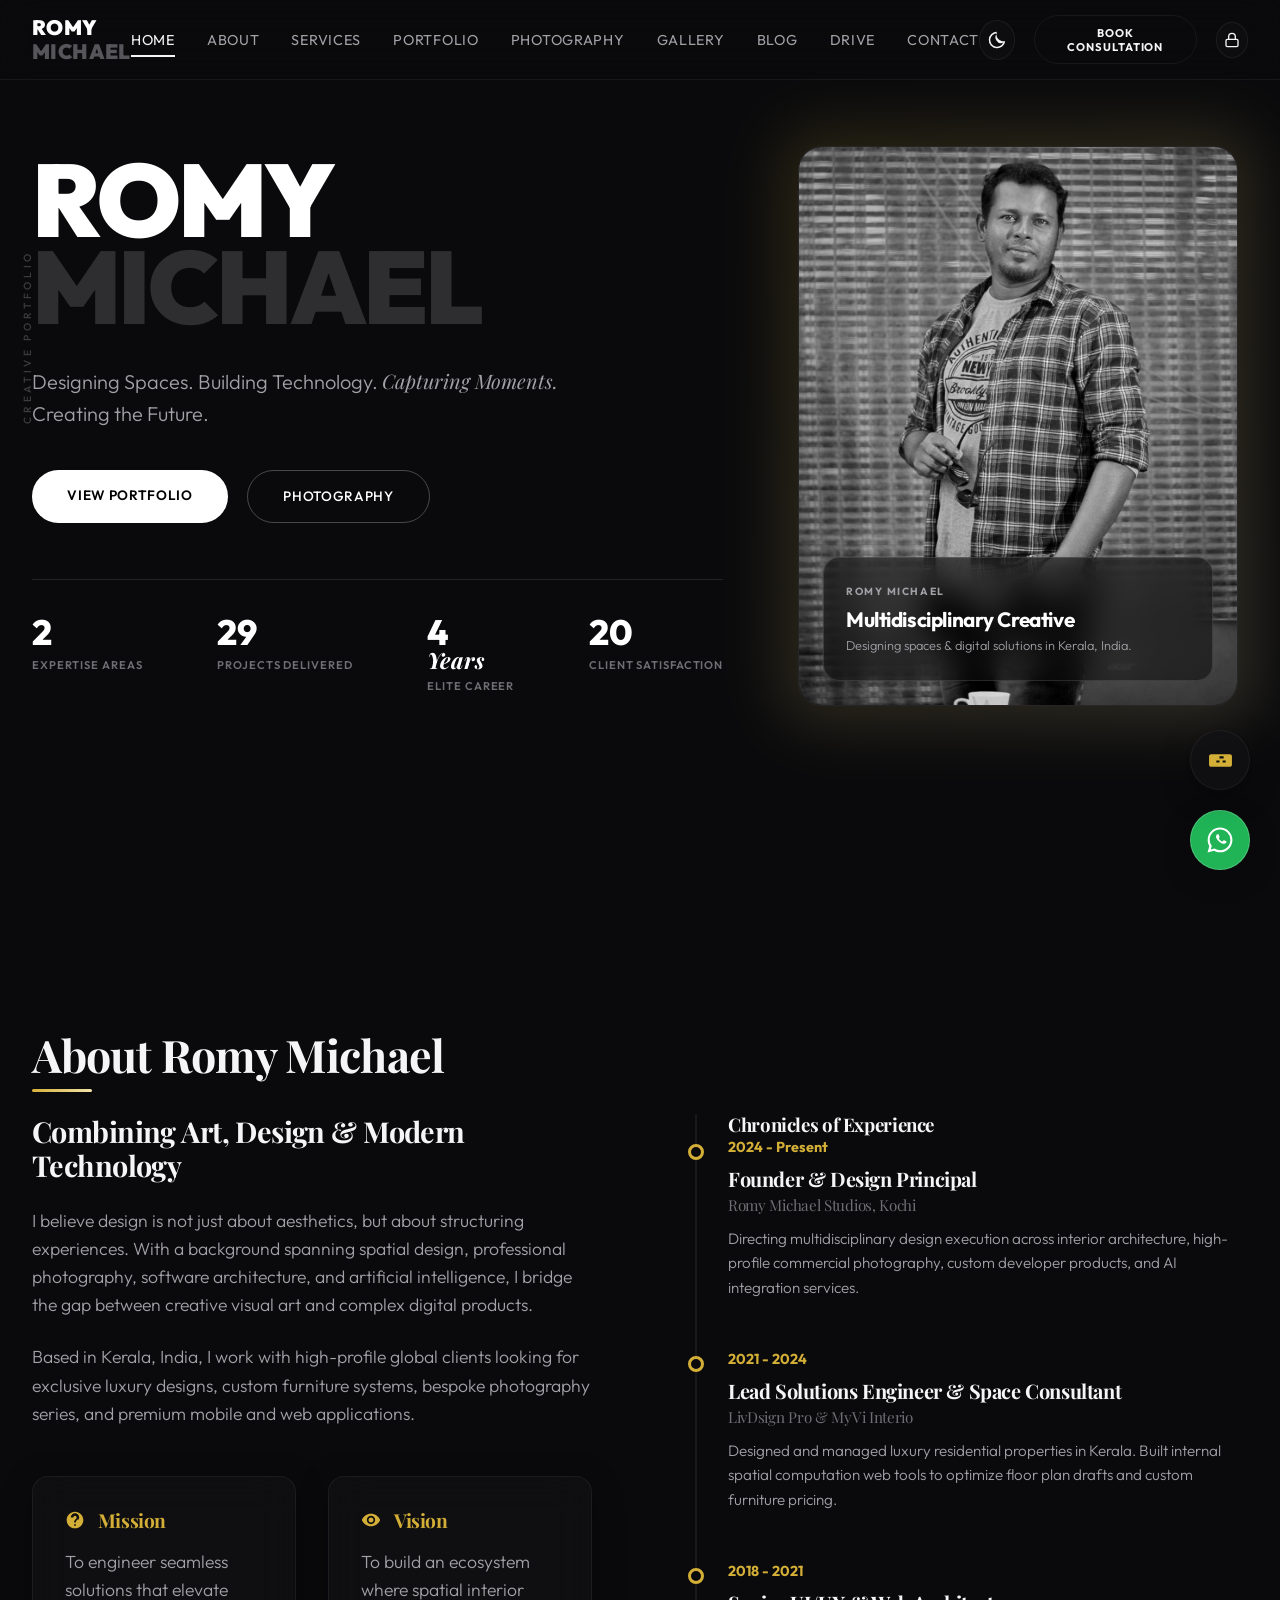
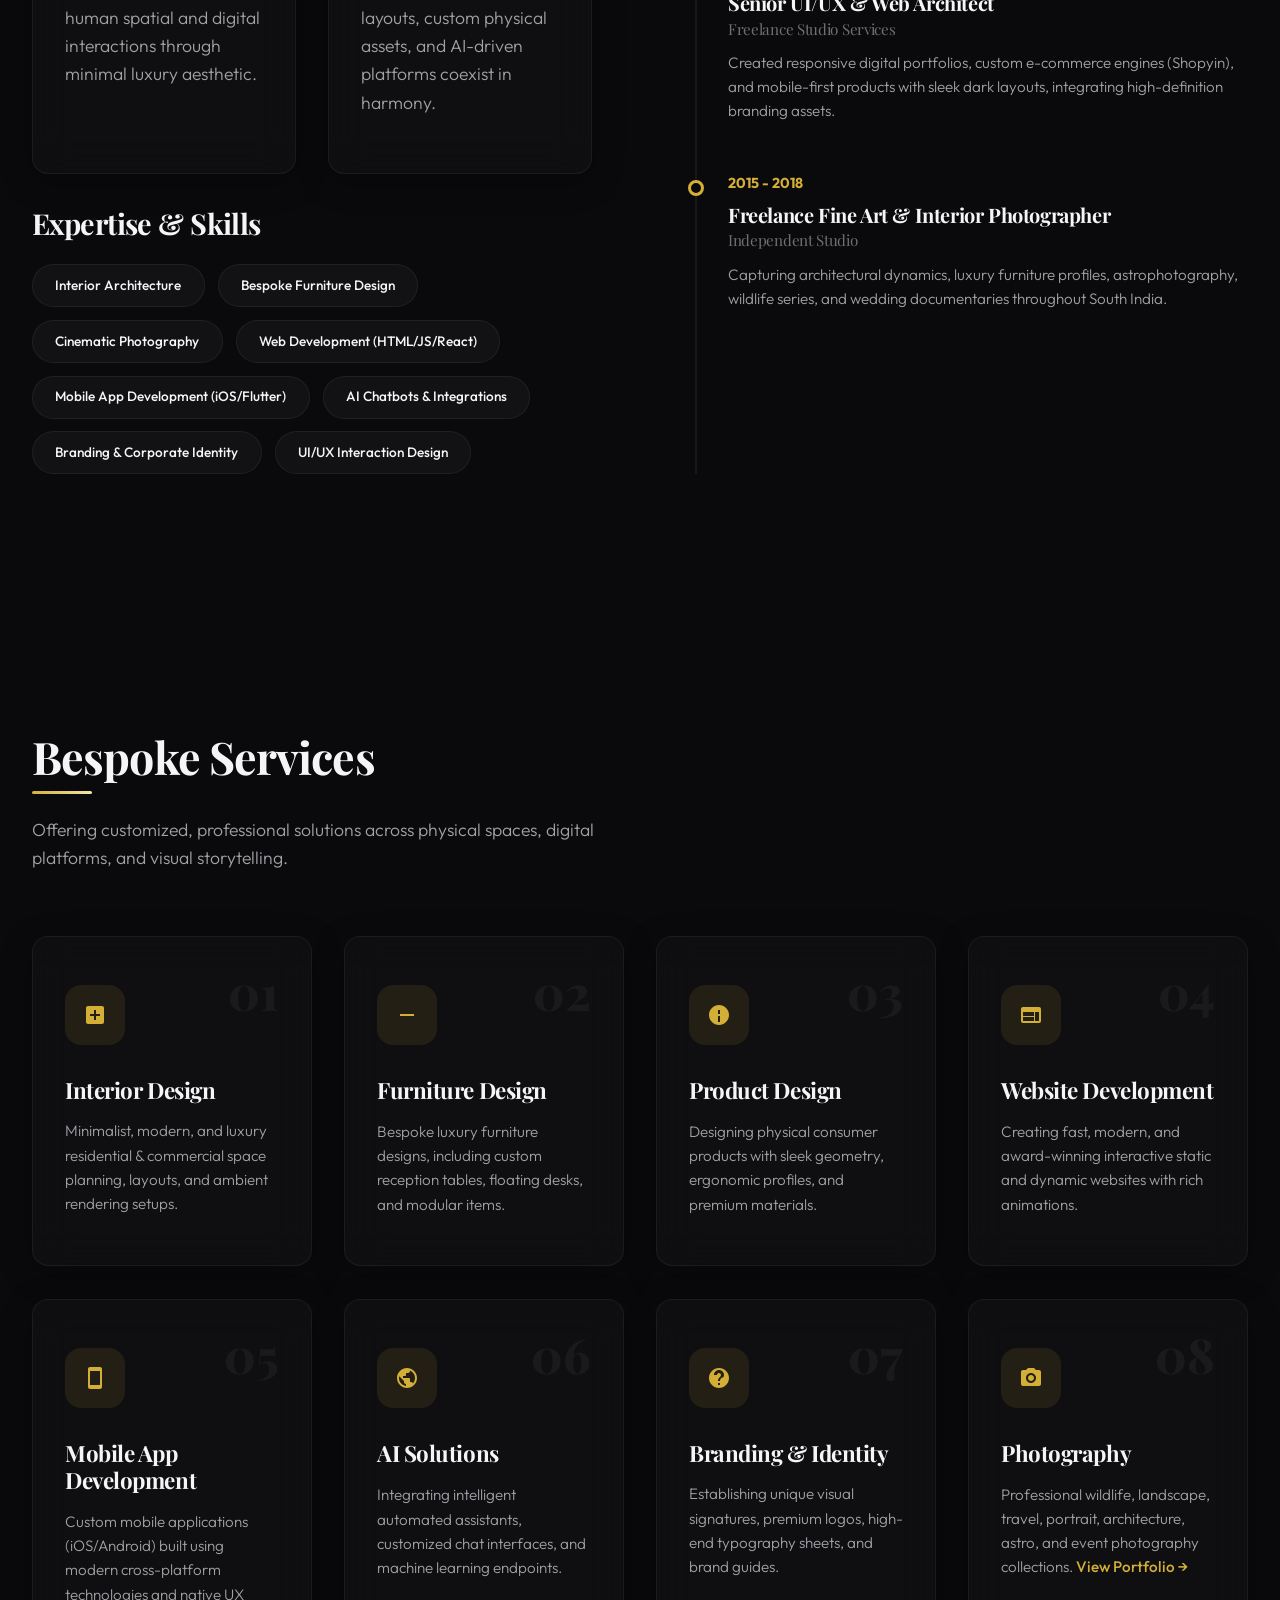
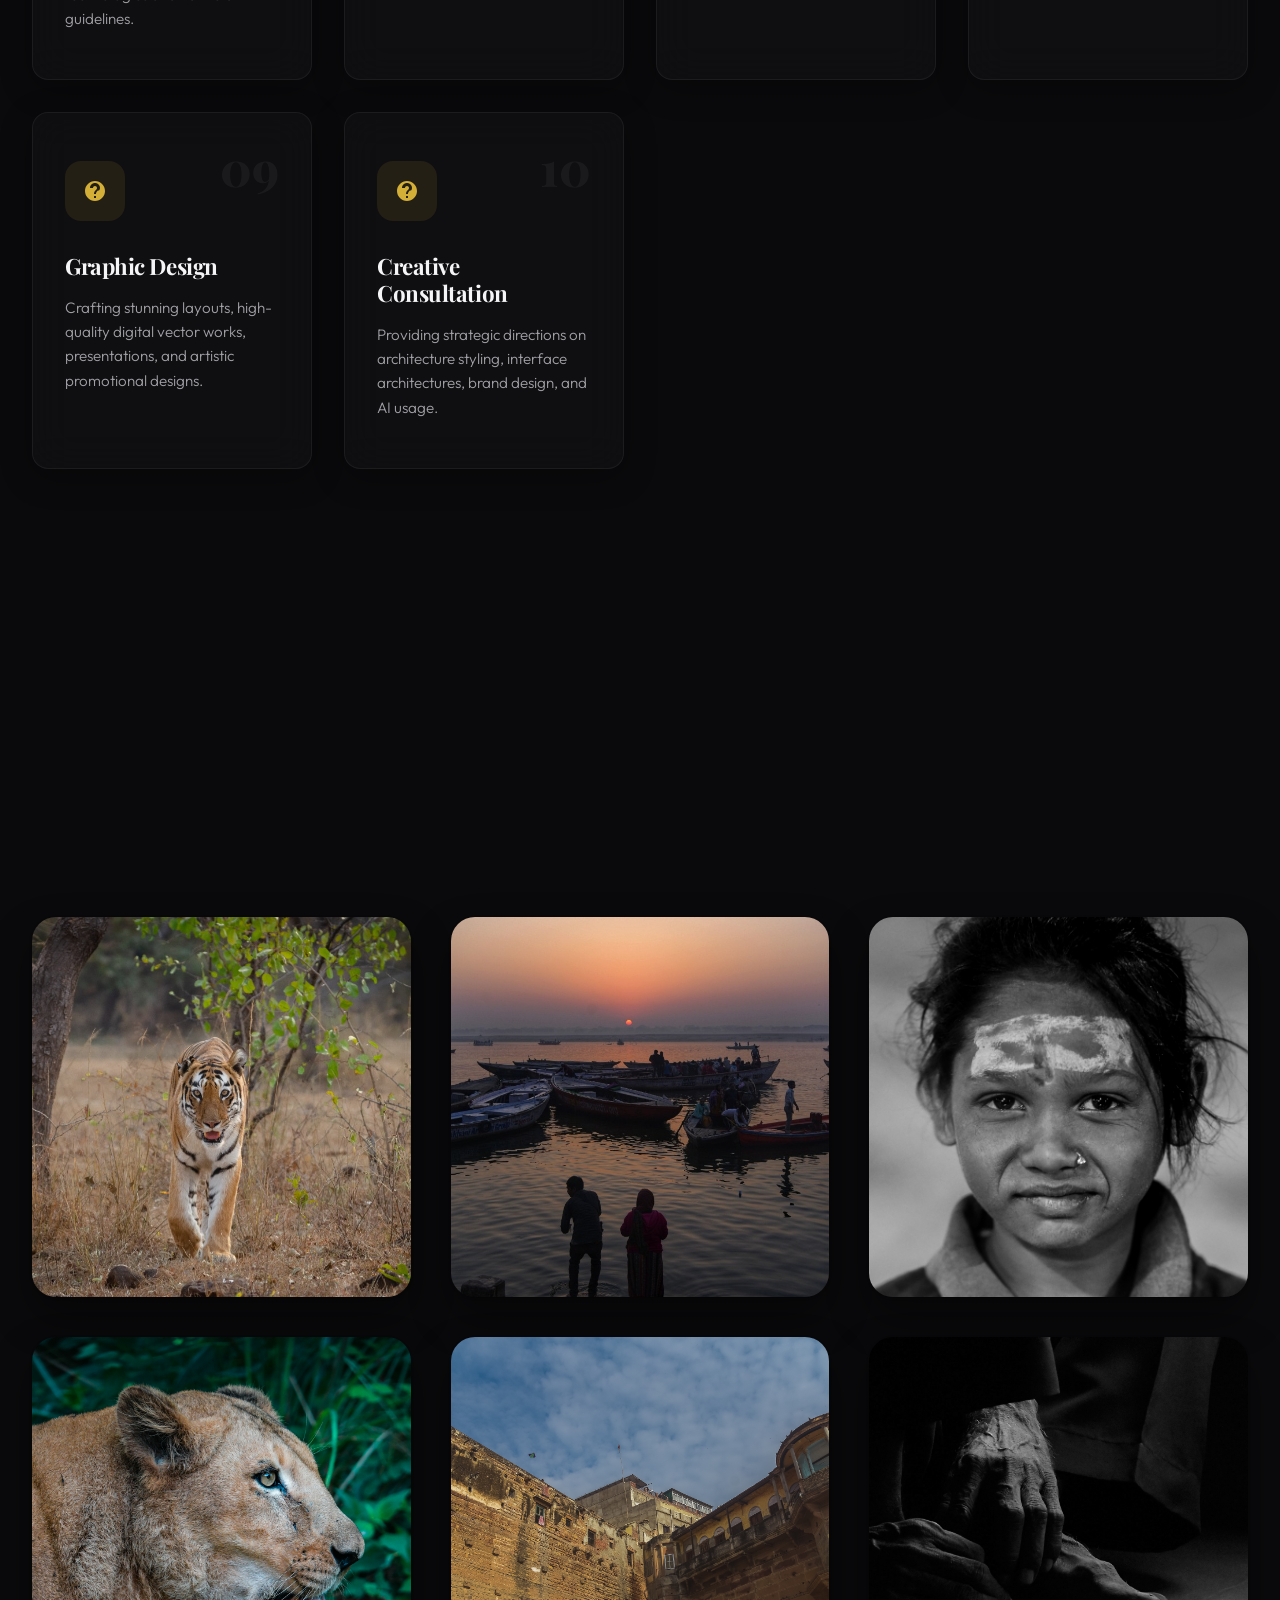
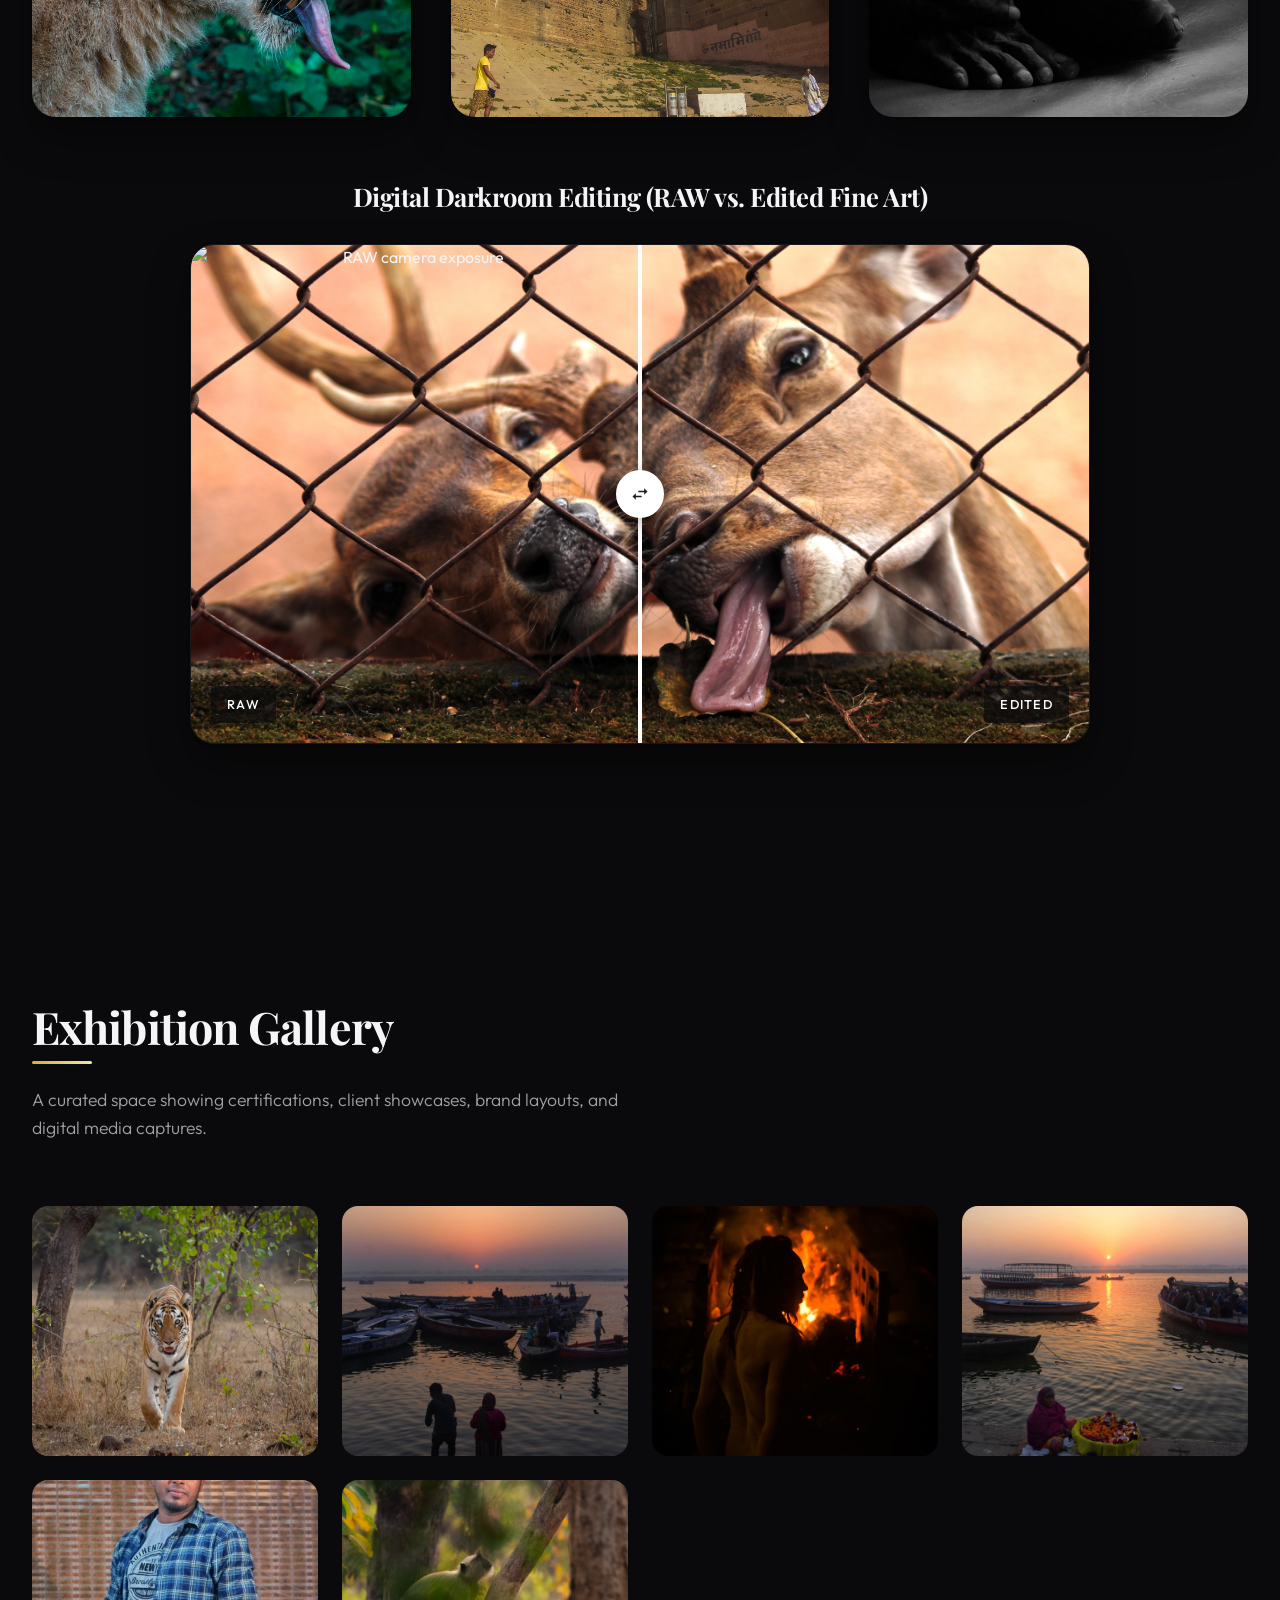
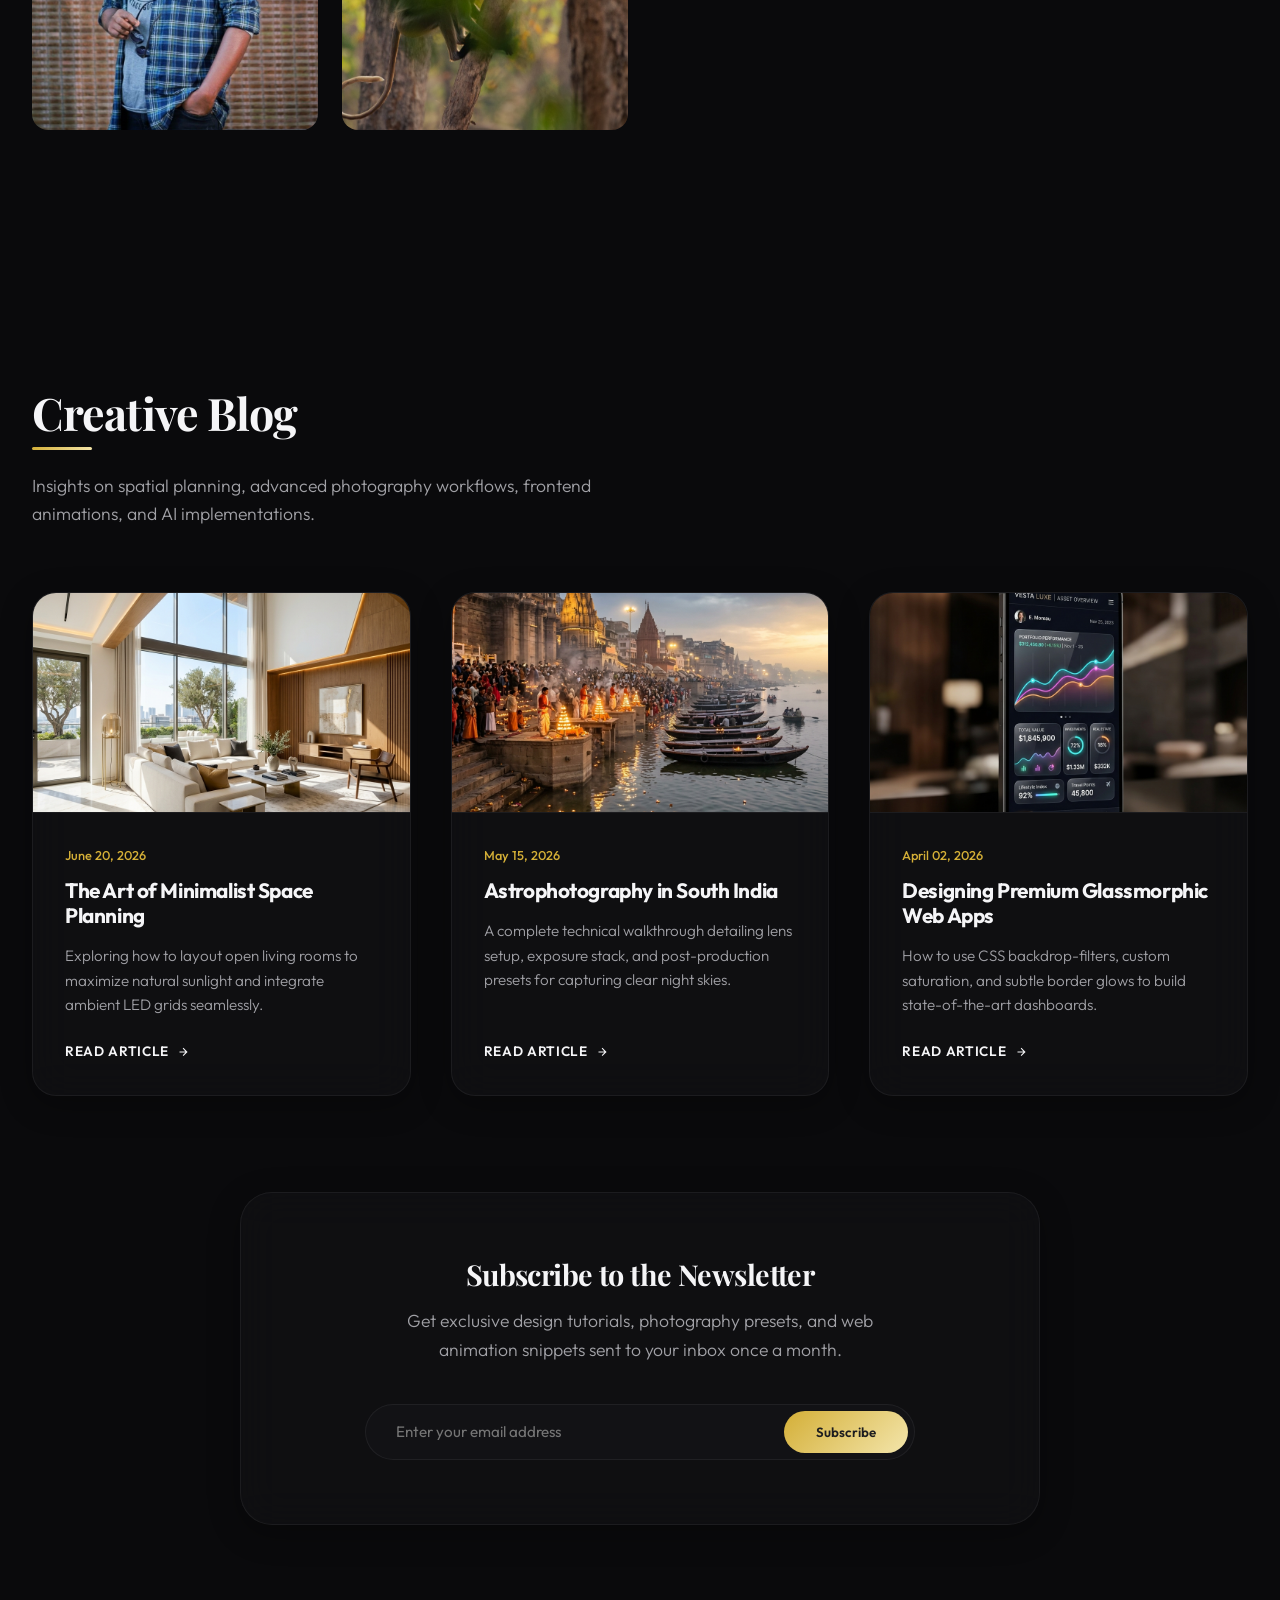
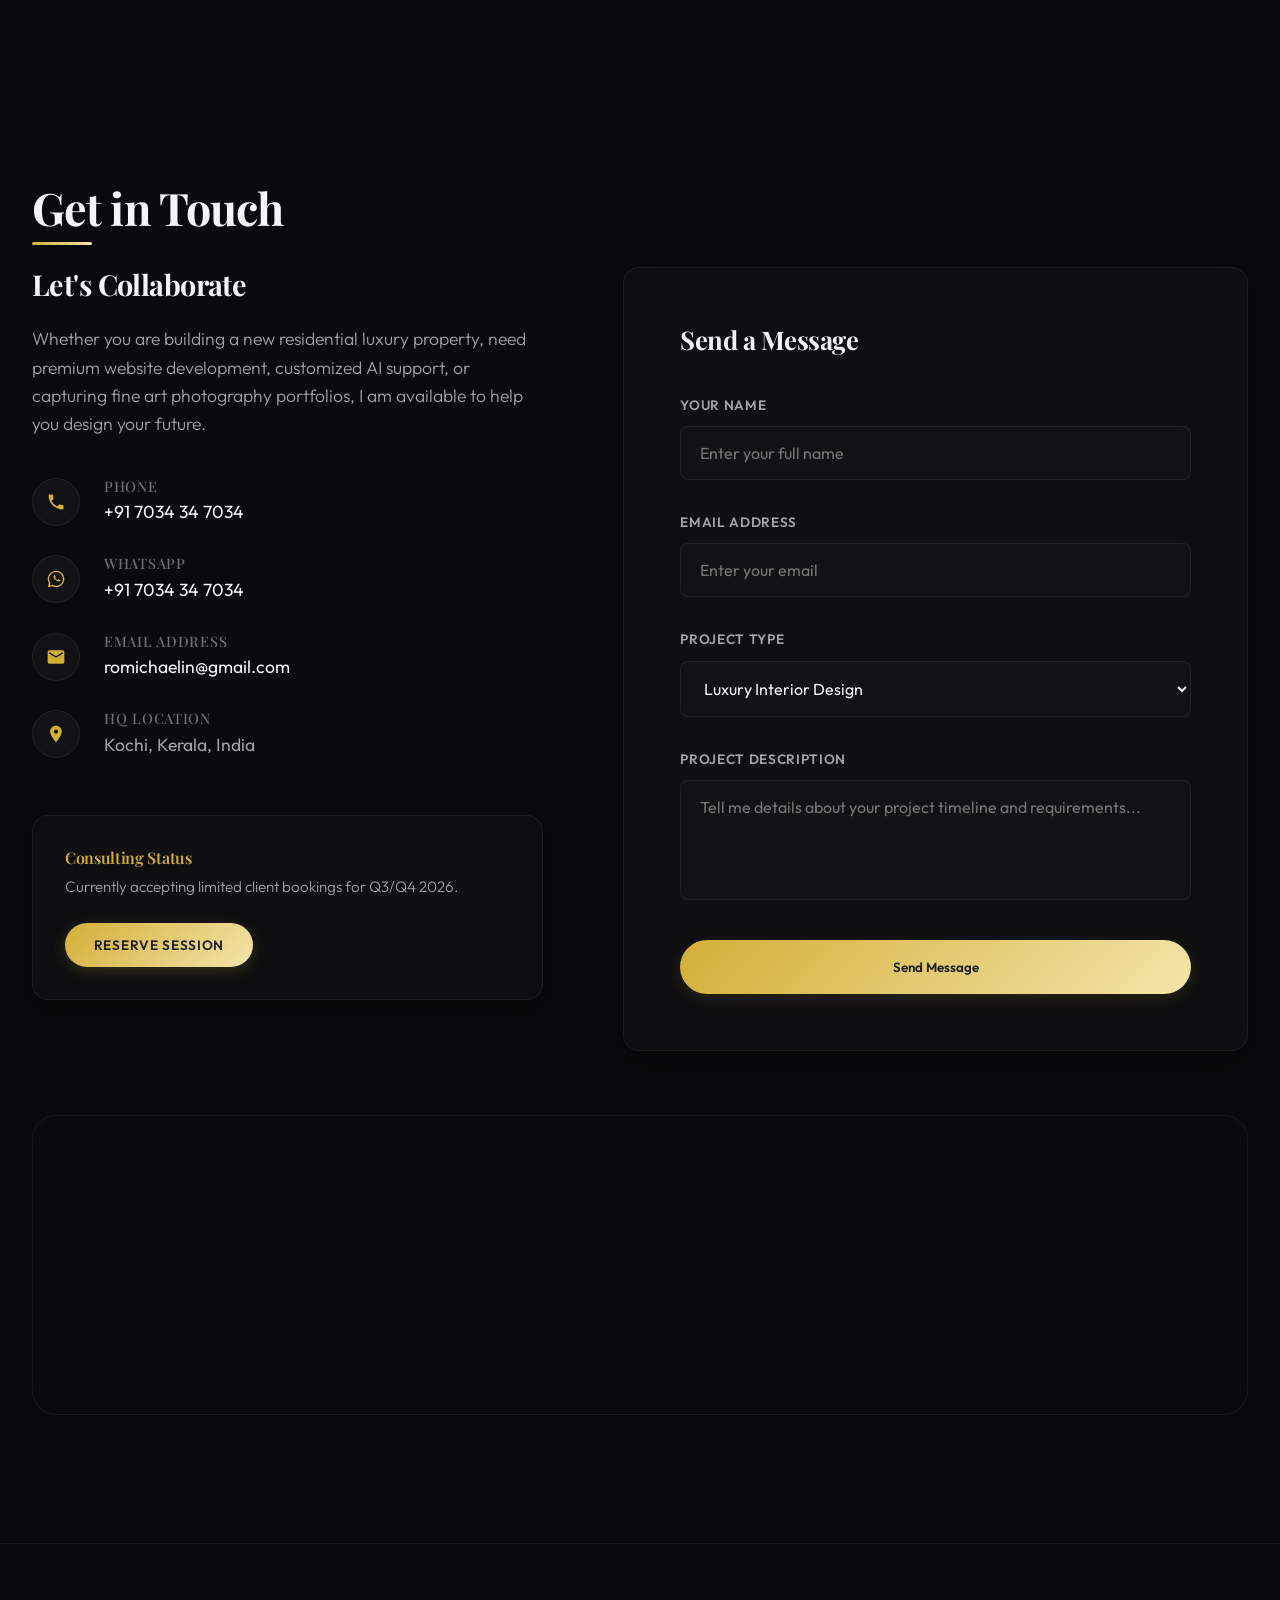
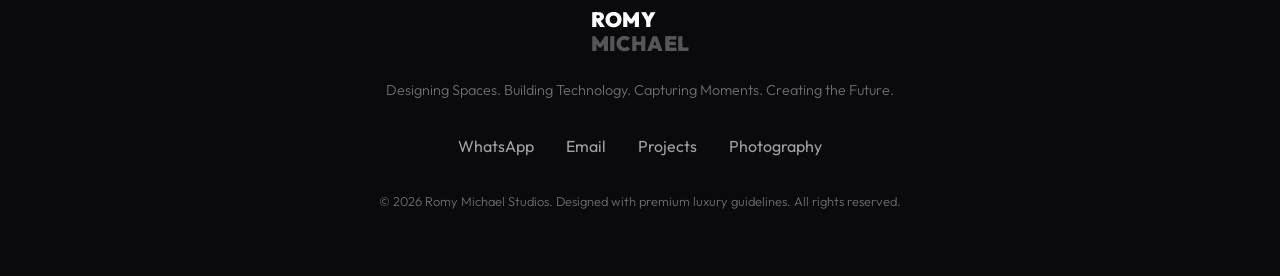
==== index.html @ 16878678 "Initial commit" ====
<!DOCTYPE html>
<html lang="en" data-theme="dark">
<head>
    <meta charset="UTF-8">
    <meta name="viewport" content="width=device-width, initial-scale=1.0">
    <title>Romy Michael | Multidisciplinary Creative Portfolio</title>
    <meta name="description" content="Official portfolio of Romy Michael - Interior Designer, Photographer, Product Designer, Developer, and AI Creator based in Kerala, India.">
    
    <!-- Google Fonts -->
    <link rel="preconnect" href="https://fonts.googleapis.com">
    <link rel="preconnect" href="https://fonts.gstatic.com" crossorigin>
    <link href="https://fonts.googleapis.com/css2?family=Outfit:wght@300;400;500;600;700;800&family=Playfair+Display:ital,wght@0,400;0,600;0,700;0,800;1,400&display=swap" rel="stylesheet">
    
    <!-- Custom CSS -->
    <link rel="stylesheet" href="assets/css/style.css">
</head>
<body>

    <!-- Scroll Progress Indicator -->
    <div id="scroll-progress"></div>

    <!-- Header Navigation -->
    <header>
        <div class="container">
            <nav id="main-nav">
                <a href="#hero" class="logo">
                    <span class="logo-romy">ROMY</span>
                    <span class="logo-michael">MICHAEL</span>
                </a>
                
                <ul class="nav-links">
                    <li><a href="#hero" class="active">Home</a></li>
                    <li><a href="#about">About</a></li>
                    <li><a href="#services">Services</a></li>
                    <li><a href="#portfolio">Portfolio</a></li>
                    <li><a href="photography.html">Photography</a></li>
                    <li><a href="#gallery">Gallery</a></li>
                    <li><a href="#blog">Blog</a></li>
                    <li><a href="#drive" id="drive-link">Drive</a></li>
                    <li><a href="#contact">Contact</a></li>
                </ul>

                <div class="nav-actions">
                    <button class="theme-toggle-btn" id="theme-toggle" aria-label="Toggle Theme">
                        <svg class="moon-icon" viewBox="0 0 24 24">
                            <path d="M12 3c.132 0 .263 0 .393.007a7.5 7.5 0 0 0 7.92 12.446A9 9 0 1 1 12 3zm0-2a11 11 0 1 0 10.963 12.516A9.5 9.5 0 0 1 11.484 2.037 11.042 11.042 0 0 0 12 1z"/>
                        </svg>
                        <svg class="sun-icon" viewBox="0 0 24 24">
                            <path d="M12 18a6 6 0 1 1 0-12 6 6 0 0 1 0 12zm0-2a4 4 0 1 0 0-8 4 4 0 0 0 0 8zM11 1h2v3h-2V1zm0 19h2v3h-2v-3zM3.515 4.929l1.414-1.414 2.122 2.122-1.414 1.414-2.122-2.122zm14.142 14.142l1.414-1.414 2.122 2.122-1.414 1.414-2.122-2.122zM1 11h3v2H1v-2zm19 0h3v2h-3v-2zM3.515 19.071l2.122-2.122 1.414 1.414-2.122 2.122-1.414-1.414zm14.142-14.142l2.122-2.122 1.414 1.414-2.122 2.122-1.414-1.414z"/>
                        </svg>
                    </button>
                    <button class="btn-nav-consultation open-booking">Book Consultation</button>
                    <button class="portal-btn" id="portal-toggle" aria-label="Client Portal">
                        <svg viewBox="0 0 24 24" fill="none" stroke="currentColor" stroke-width="2" stroke-linecap="round" stroke-linejoin="round">
                            <rect x="3" y="11" width="18" height="11" rx="2" ry="2"></rect>
                            <path d="M7 11V7a5 5 0 0 1 10 0v4"></path>
                        </svg>
                    </button>
                    <div class="menu-burger" id="menu-burger" aria-label="Open Menu">
                        <span></span>
                        <span></span>
                        <span></span>
                    </div>
                </div>
            </nav>
        </div>
    </header>

    <!-- Main Content -->
    <main>

        <!-- 1. Hero Section -->
        <section id="hero" class="section">
            <div class="vertical-badge">Creative Portfolio</div>
            <div class="container">
                <div class="hero-grid">
                    <div class="hero-content reveal">
                        <h1 class="hero-title-giant">
                            <span class="first-name">ROMY</span>
                            <span class="last-name">MICHAEL</span>
                        </h1>
                        <p class="hero-tagline-new">Designing Spaces. Building Technology. <em>Capturing Moments.</em> Creating the Future.</p>
                        
                        <div class="hero-buttons">
                            <a href="#portfolio" class="btn-primary-white">View Portfolio</a>
                            <a href="photography.html" class="btn-secondary-white">Photography</a>
                        </div>
                        
                        <div class="hero-stats-divider">
                            <div class="hero-stats">
                                <div class="stat-box">
                                    <span class="stat-number counter" data-target="12" data-suffix="+">0</span>
                                    <span class="stat-label">Expertise Areas</span>
                                </div>
                                <div class="stat-box">
                                    <span class="stat-number counter" data-target="150" data-suffix="+">0</span>
                                    <span class="stat-label">Projects Delivered</span>
                                </div>
                                <div class="stat-box">
                                    <span class="stat-number counter" data-target="23" data-suffix="+">0</span>
                                    <span class="stat-years">Years</span>
                                    <span class="stat-label">Elite Career</span>
                                </div>
                                <div class="stat-box">
                                    <span class="stat-number counter" data-target="100" data-suffix="%">0</span>
                                    <span class="stat-label">Client Satisfaction</span>
                                </div>
                            </div>
                        </div>
                    </div>

                    <div class="hero-portrait reveal">
                        <div class="portrait-frame">
                            <img src="assets/images/portrait.png" alt="Romy Michael Portrait">
                        </div>
                        <div class="portrait-overlay-card">
                            <span class="poc-subtitle">ROMY MICHAEL</span>
                            <h4 class="poc-title">Multidisciplinary Creative</h4>
                            <p class="poc-desc">Designing spaces & digital solutions in Kerala, India.</p>
                        </div>
                        <div class="portrait-glow"></div>
                    </div>
                </div>
            </div>
        </section>

        <!-- 2. About Section -->
        <section id="about" class="section">
            <div class="container">
                <h2 class="reveal">About Romy Michael</h2>
                <div class="about-grid reveal">
                    <div class="about-info">
                        <h3>Combining Art, Design & Modern Technology</h3>
                        <p>I believe design is not just about aesthetics, but about structuring experiences. With a background spanning spatial design, professional photography, software architecture, and artificial intelligence, I bridge the gap between creative visual art and complex digital products.</p>
                        <p>Based in Kerala, India, I work with high-profile global clients looking for exclusive luxury designs, custom furniture systems, bespoke photography series, and premium mobile and web applications.</p>
                        
                        <div class="mission-vision">
                            <div class="mv-card glass-panel">
                                <h4>
                                    <svg width="20" height="20" viewBox="0 0 24 24" fill="currentColor"><path d="M12 2C6.48 2 2 6.48 2 12s4.48 10 10 10 10-4.48 10-10S17.52 2 12 2zm1 17h-2v-2h2v2zm2.07-7.75l-.9.92C13.45 12.9 13 13.5 13 15h-2v-.5c0-1.1.45-2.1 1.17-2.83l1.24-1.26c.37-.36.59-.86.59-1.41 0-1.1-.9-2-2-2s-2 .9-2 2H7c0-2.76 2.24-5 5-5s5 2.24 5 5c0 1.04-.42 1.99-1.07 2.75z"/></svg>
                                    Mission
                                </h4>
                                <p>To engineer seamless solutions that elevate human spatial and digital interactions through minimal luxury aesthetic.</p>
                            </div>
                            <div class="mv-card glass-panel">
                                <h4>
                                    <svg width="20" height="20" viewBox="0 0 24 24" fill="currentColor"><path d="M12 4.5C7 4.5 2.73 7.61 1 12c1.73 4.39 6 7.5 11 7.5s9.27-3.11 11-7.5c-1.73-4.39-6-7.5-11-7.5zM12 17c-2.76 0-5-2.24-5-5s2.24-5 5-5 5 2.24 5 5-2.24 5-5 5zm0-8c-1.66 0-3 1.34-3 3s1.34 3 3 3 3-1.34 3-3-1.34-3-3-3z"/></svg>
                                    Vision
                                </h4>
                                <p>To build an ecosystem where spatial interior layouts, custom physical assets, and AI-driven platforms coexist in harmony.</p>
                            </div>
                        </div>

                        <div class="skills-container">
                            <h3>Expertise & Skills</h3>
                            <div class="skill-tags">
                                <span class="skill-tag">Interior Architecture</span>
                                <span class="skill-tag">Bespoke Furniture Design</span>
                                <span class="skill-tag">Cinematic Photography</span>
                                <span class="skill-tag">Web Development (HTML/JS/React)</span>
                                <span class="skill-tag">Mobile App Development (iOS/Flutter)</span>
                                <span class="skill-tag">AI Chatbots & Integrations</span>
                                <span class="skill-tag">Branding & Corporate Identity</span>
                                <span class="skill-tag">UI/UX Interaction Design</span>
                            </div>
                        </div>
                    </div>

                    <!-- Career Timeline -->
                    <div class="timeline-wrapper">
                        <h3>Chronicles of Experience</h3>
                        
                        <div class="timeline-item">
                            <div class="timeline-dot"></div>
                            <span class="timeline-year">2024 - Present</span>
                            <div class="timeline-content">
                                <h4>Founder & Design Principal</h4>
                                <h5>Romy Michael Studios, Kochi</h5>
                                <p>Directing multidisciplinary design execution across interior architecture, high-profile commercial photography, custom developer products, and AI integration services.</p>
                            </div>
                        </div>

                        <div class="timeline-item">
                            <div class="timeline-dot"></div>
                            <span class="timeline-year">2021 - 2024</span>
                            <div class="timeline-content">
                                <h4>Lead Solutions Engineer & Space Consultant</h4>
                                <h5>LivDsign Pro & MyVi Interio</h5>
                                <p>Designed and managed luxury residential properties in Kerala. Built internal spatial computation web tools to optimize floor plan drafts and custom furniture pricing.</p>
                            </div>
                        </div>

                        <div class="timeline-item">
                            <div class="timeline-dot"></div>
                            <span class="timeline-year">2018 - 2021</span>
                            <div class="timeline-content">
                                <h4>Senior UI/UX & Web Architect</h4>
                                <h5>Freelance Studio Services</h5>
                                <p>Created responsive digital portfolios, custom e-commerce engines (Shopyin), and mobile-first products with sleek dark layouts, integrating high-definition branding assets.</p>
                            </div>
                        </div>

                        <div class="timeline-item">
                            <div class="timeline-dot"></div>
                            <span class="timeline-year">2015 - 2018</span>
                            <div class="timeline-content">
                                <h4>Freelance Fine Art & Interior Photographer</h4>
                                <h5>Independent Studio</h5>
                                <p>Capturing architectural dynamics, luxury furniture profiles, astrophotography, wildlife series, and wedding documentaries throughout South India.</p>
                            </div>
                        </div>
                    </div>
                </div>
            </div>
        </section>

        <!-- 3. Services Section -->
        <section id="services" class="section">
            <div class="container">
                <h2 class="reveal">Bespoke Services</h2>
                <p class="reveal" style="max-width: 600px; margin-bottom: 4rem;">Offering customized, professional solutions across physical spaces, digital platforms, and visual storytelling.</p>
                
                <div class="services-grid reveal">
                    
                    <div class="service-card glass-panel">
                        <span class="service-number">01</span>
                        <div class="service-icon">
                            <svg width="24" height="24" viewBox="0 0 24 24" fill="currentColor"><path d="M19 3H5c-1.1 0-2 .9-2 2v14c0 1.1.9 2 2 2h14c1.1 0 2-.9 2-2V5c0-1.1-.9-2-2-2zm-2 10h-4v4h-2v-4H7v-2h4V7h2v4h4v2z"/></svg>
                        </div>
                        <h3>Interior Design</h3>
                        <p>Minimalist, modern, and luxury residential & commercial space planning, layouts, and ambient rendering setups.</p>
                    </div>

                    <div class="service-card glass-panel">
                        <span class="service-number">02</span>
                        <div class="service-icon">
                            <svg width="24" height="24" viewBox="0 0 24 24" fill="currentColor"><path d="M19 13H5v-2h14v2z"/></svg>
                        </div>
                        <h3>Furniture Design</h3>
                        <p>Bespoke luxury furniture designs, including custom reception tables, floating desks, and modular items.</p>
                    </div>

                    <div class="service-card glass-panel">
                        <span class="service-number">03</span>
                        <div class="service-icon">
                            <svg width="24" height="24" viewBox="0 0 24 24" fill="currentColor"><path d="M12 2C6.48 2 2 6.48 2 12s4.48 10 10 10 10-4.48 10-10S17.52 2 12 2zm1 17h-2v-6h2v6zm0-8h-2V7h2v4z"/></svg>
                        </div>
                        <h3>Product Design</h3>
                        <p>Designing physical consumer products with sleek geometry, ergonomic profiles, and premium materials.</p>
                    </div>

                    <div class="service-card glass-panel">
                        <span class="service-number">04</span>
                        <div class="service-icon">
                            <svg width="24" height="24" viewBox="0 0 24 24" fill="currentColor"><path d="M20 4H4c-1.1 0-1.99.9-1.99 2L2 18c0 1.1.9 2 2 2h16c1.1 0 2-.9 2-2V6c0-1.1-.9-2-2-2zm-5 14H4v-4h11v4zm0-5H4V9h11v4zm5 5h-4V9h4v9z"/></svg>
                        </div>
                        <h3>Website Development</h3>
                        <p>Creating fast, modern, and award-winning interactive static and dynamic websites with rich animations.</p>
                    </div>

                    <div class="service-card glass-panel">
                        <span class="service-number">05</span>
                        <div class="service-icon">
                            <svg width="24" height="24" viewBox="0 0 24 24" fill="currentColor"><path d="M17 1.01L7 1c-1.1 0-2 .9-2 2v18c0 1.1.9 2 2 2h10c1.1 0 2-.9 2-2V3c0-1.1-.9-1.99-2-1.99zM17 19H7V5h10v14z"/></svg>
                        </div>
                        <h3>Mobile App Development</h3>
                        <p>Custom mobile applications (iOS/Android) built using modern cross-platform technologies and native UX guidelines.</p>
                    </div>

                    <div class="service-card glass-panel">
                        <span class="service-number">06</span>
                        <div class="service-icon">
                            <svg width="24" height="24" viewBox="0 0 24 24" fill="currentColor"><path d="M12 2C6.48 2 2 6.48 2 12s4.48 10 10 10 10-4.48 10-10S17.52 2 12 2zm-1 17.93c-3.95-.49-7-3.85-7-7.93 0-.62.08-1.21.21-1.79L9 15v1c0 1.1.9 2 2 2v1.93zm6.9-2.54c-.26-.81-1-1.39-1.9-1.39h-1v-3c0-.55-.45-1-1-1H8v-2h2c.55 0 1-.45 1-1V7h2c1.1 0 2-.9 2-2v-.41c2.93 1.19 5 4.06 5 7.41 0 2.08-.8 3.97-2.1 5.39z"/></svg>
                        </div>
                        <h3>AI Solutions</h3>
                        <p>Integrating intelligent automated assistants, customized chat interfaces, and machine learning endpoints.</p>
                    </div>

                    <div class="service-card glass-panel">
                        <span class="service-number">07</span>
                        <div class="service-icon">
                            <svg width="24" height="24" viewBox="0 0 24 24" fill="currentColor"><path d="M12 2C6.48 2 2 6.48 2 12s4.48 10 10 10 10-4.48 10-10S17.52 2 12 2zm1 17h-2v-2h2v2zm2.07-7.75l-.9.92C13.45 12.9 13 13.5 13 15h-2v-.5c0-1.1.45-2.1 1.17-2.83l1.24-1.26c.37-.36.59-.86.59-1.41 0-1.1-.9-2-2-2s-2 .9-2 2H7c0-2.76 2.24-5 5-5s5 2.24 5 5c0 1.04-.42 1.99-1.07 2.75z"/></svg>
                        </div>
                        <h3>Branding & Identity</h3>
                        <p>Establishing unique visual signatures, premium logos, high-end typography sheets, and brand guides.</p>
                    </div>

                    <div class="service-card glass-panel">
                        <span class="service-number">08</span>
                        <div class="service-icon">
                            <svg width="24" height="24" viewBox="0 0 24 24" fill="currentColor"><path d="M4 4h3l2-2h6l2 2h3c1.1 0 2 .9 2 2v12c0 1.1-.9 2-2 2H4c-1.1 0-2-.9-2-2V6c0-1.1.9-2 2-2zm8 3c-2.76 0-5 2.24-5 5s2.24 5 5 5 5-2.24 5-5-2.24-5-5-5zm0 8c-1.66 0-3-1.34-3-3s1.34-3 3-3 3 1.34 3 3-1.34 3-3 3z"/></svg>
                        </div>
                        <h3>Photography</h3>
                        <p>Professional wildlife, landscape, travel, portrait, architecture, astro, and event photography collections. <a href="photography.html" style="color: var(--accent); font-weight: 500;">View Portfolio &rarr;</a></p>
                    </div>

                    <div class="service-card glass-panel">
                        <span class="service-number">09</span>
                        <div class="service-icon">
                            <svg width="24" height="24" viewBox="0 0 24 24" fill="currentColor"><path d="M12 2C6.48 2 2 6.48 2 12s4.48 10 10 10 10-4.48 10-10S17.52 2 12 2zm1 17h-2v-2h2v2zm2.07-7.75l-.9.92C13.45 12.9 13 13.5 13 15h-2v-.5c0-1.1.45-2.1 1.17-2.83l1.24-1.26c.37-.36.59-.86.59-1.41 0-1.1-.9-2-2-2s-2 .9-2 2H7c0-2.76 2.24-5 5-5s5 2.24 5 5c0 1.04-.42 1.99-1.07 2.75z"/></svg>
                        </div>
                        <h3>Graphic Design</h3>
                        <p>Crafting stunning layouts, high-quality digital vector works, presentations, and artistic promotional designs.</p>
                    </div>

                    <div class="service-card glass-panel">
                        <span class="service-number">10</span>
                        <div class="service-icon">
                            <svg width="24" height="24" viewBox="0 0 24 24" fill="currentColor"><path d="M12 2C6.48 2 2 6.48 2 12s4.48 10 10 10 10-4.48 10-10S17.52 2 12 2zm1 17h-2v-2h2v2zm2.07-7.75l-.9.92C13.45 12.9 13 13.5 13 15h-2v-.5c0-1.1.45-2.1 1.17-2.83l1.24-1.26c.37-.36.59-.86.59-1.41 0-1.1-.9-2-2-2s-2 .9-2 2H7c0-2.76 2.24-5 5-5s5 2.24 5 5c0 1.04-.42 1.99-1.07 2.75z"/></svg>
                        </div>
                        <h3>Creative Consultation</h3>
                        <p>Providing strategic directions on architecture styling, interface architectures, brand design, and AI usage.</p>
                    </div>

                </div>
            </div>
        </section>

        <!-- 4. Portfolio Section -->
        <section id="portfolio" class="section">
            <div class="container">
                <h2 class="reveal">Featured Work</h2>
                
                <!-- Filter Tabs -->
                <div class="filter-tabs reveal">
                    <span class="filter-tab active" data-filter="all">All Works</span>
                    <span class="filter-tab" data-filter="wildlife">Wildlife</span>
                    <span class="filter-tab" data-filter="travel">Travel & Culture</span>
                    <span class="filter-tab" data-filter="portraits">Portraits</span>
                </div>

                <div class="portfolio-grid reveal">
                    
                    <!-- Walking Tiger -->
                    <div class="portfolio-item mix wildlife" data-src="assets/images/wildlife_walking_tiger.jpg">
                        <img src="assets/images/wildlife_walking_tiger.jpg" alt="The Hunter's Stride">
                        <div class="portfolio-overlay">
                            <span class="portfolio-category">Wildlife Photography</span>
                            <h3>The Hunter's Stride</h3>
                            <p class="portfolio-desc">Majestic Bengal tiger walking directly towards the lens in dry grass of Ranthambore national park. Shutter speed 1/500s, f/2.8.</p>
                            <a href="#" class="portfolio-link open-lightbox" data-img="assets/images/wildlife_walking_tiger.jpg" data-title="The Hunter's Stride" data-desc="Bengal tiger in the golden grasslands of India. Captured on 400mm lens.">
                                View Full Photo 
                                <svg viewBox="0 0 24 24"><path d="M5 13h11.86l-5.43 5.43 1.42 1.42L21.14 12l-8.29-8.29-1.42 1.42L16.86 11H5v2z"/></svg>
                            </a>
                        </div>
                    </div>

                    <!-- Varanasi Sunset -->
                    <div class="portfolio-item mix travel" data-src="assets/images/travel_varanasi_sunset.jpg">
                        <img src="assets/images/travel_varanasi_sunset.jpg" alt="Ganga Sunset, Varanasi">
                        <div class="portfolio-overlay">
                            <span class="portfolio-category">Travel & Culture</span>
                            <h3>Ganga Sunset, Varanasi</h3>
                            <p class="portfolio-desc">Silhouetted pilgrims watch the sunset over the sacred river Ganga as boats prepare for the evening Aarti. Captured on 35mm lens.</p>
                            <a href="#" class="portfolio-link open-lightbox" data-img="assets/images/travel_varanasi_sunset.jpg" data-title="Ganga Sunset, Varanasi" data-desc="Evening atmosphere at the Dashashwamedh Ghat in Varanasi.">
                                View Full Photo 
                                <svg viewBox="0 0 24 24"><path d="M5 13h11.86l-5.43 5.43 1.42 1.42L21.14 12l-8.29-8.29-1.42 1.42L16.86 11H5v2z"/></svg>
                            </a>
                        </div>
                    </div>

                    <!-- Studio Portrait Rom 5544 -->
                    <div class="portfolio-item mix portraits" data-src="assets/images/portrait_rom_5544.jpg">
                        <img src="assets/images/portrait_rom_5544.jpg" alt="Studio Lighting Study">
                        <div class="portfolio-overlay">
                            <span class="portfolio-category">Fine Art Portraiture</span>
                            <h3>Studio Lighting Study</h3>
                            <p class="portfolio-desc">A dramatic studio portrait study in low key lighting, highlighting high contrast and fine detail. Captured on 85mm lens.</p>
                            <a href="#" class="portfolio-link open-lightbox" data-img="assets/images/portrait_rom_5544.jpg" data-title="Studio Lighting Study" data-desc="Low key studio lighting setup.">
                                View Full Photo 
                                <svg viewBox="0 0 24 24"><path d="M5 13h11.86l-5.43 5.43 1.42 1.42L21.14 12l-8.29-8.29-1.42 1.42L16.86 11H5v2z"/></svg>
                            </a>
                        </div>
                    </div>

                    <!-- Tiger Close -->
                    <div class="portfolio-item mix wildlife" data-src="assets/images/wildlife_tiger_close.jpg">
                        <img src="assets/images/wildlife_tiger_close.jpg" alt="Staring Eyes">
                        <div class="portfolio-overlay">
                            <span class="portfolio-category">Wildlife Photography</span>
                            <h3>Staring Eyes</h3>
                            <p class="portfolio-desc">An intense close-up of a Bengal tiger camouflaged in the forest undergrowth. Captured on 400mm f/2.8 lens.</p>
                            <a href="#" class="portfolio-link open-lightbox" data-img="assets/images/wildlife_tiger_close.jpg" data-title="Staring Eyes" data-desc="Tadoba forest tiger close-up study.">
                                View Full Photo 
                                <svg viewBox="0 0 24 24"><path d="M5 13h11.86l-5.43 5.43 1.42 1.42L21.14 12l-8.29-8.29-1.42 1.42L16.86 11H5v2z"/></svg>
                            </a>
                        </div>
                    </div>

                    <!-- Hampi Stone Chariot -->
                    <div class="portfolio-item mix travel" data-src="assets/images/travel_hampi.jpg">
                        <img src="assets/images/travel_hampi.jpg" alt="Hampi Stone Chariot">
                        <div class="portfolio-overlay">
                            <span class="portfolio-category">Travel & Architecture</span>
                            <h3>Hampi Stone Chariot</h3>
                            <p class="portfolio-desc">The iconic stone chariot monument standing against the warm evening skies of Hampi, Karnataka.</p>
                            <a href="#" class="portfolio-link open-lightbox" data-img="assets/images/travel_hampi.jpg" data-title="Hampi Stone Chariot" data-desc="Ruins of Vijayanagara Empire at Hampi.">
                                View Full Photo 
                                <svg viewBox="0 0 24 24"><path d="M5 13h11.86l-5.43 5.43 1.42 1.42L21.14 12l-8.29-8.29-1.42 1.42L16.86 11H5v2z"/></svg>
                            </a>
                        </div>
                    </div>

                    <!-- Monochrome Study -->
                    <div class="portfolio-item mix portraits" data-src="assets/images/portrait_bw.jpg">
                        <img src="assets/images/portrait_bw.jpg" alt="Monochrome Portrait Study">
                        <div class="portfolio-overlay">
                            <span class="portfolio-category">Fine Art Portraiture</span>
                            <h3>Monochrome Portrait Study</h3>
                            <p class="portfolio-desc">Studio portrait study emphasizing deep shadows, highlights, and structural angles.</p>
                            <a href="#" class="portfolio-link open-lightbox" data-img="assets/images/portrait_bw.jpg" data-title="Monochrome Portrait Study" data-desc="Fine art black and white studio portrait.">
                                View Full Photo 
                                <svg viewBox="0 0 24 24"><path d="M5 13h11.86l-5.43 5.43 1.42 1.42L21.14 12l-8.29-8.29-1.42 1.42L16.86 11H5v2z"/></svg>
                            </a>
                        </div>
                    </div>

                </div>

                <!-- Before/After Slider Component -->
                <div class="slider-container reveal">
                    <h3>Digital Darkroom Editing (RAW vs. Edited Fine Art)</h3>
                    <div class="before-after-slider" id="ba-slider">
                        
                        <!-- After Image -->
                        <div class="ba-image ba-after">
                            <img src="assets/images/restoration_after.jpg" alt="Finished fine art photograph">
                            <span class="ba-label">Edited</span>
                        </div>

                        <!-- Before Image -->
                        <div class="ba-image ba-before" id="ba-before-img">
                            <img src="assets/images/restoration_before.jpg" alt="RAW camera exposure">
                            <span class="ba-label">RAW</span>
                        </div>

                        <!-- Handle -->
                        <div class="slider-handle" id="ba-handle">
                            <div class="slider-button">
                                <svg viewBox="0 0 24 24">
                                    <path d="M6.99 11L3 15l3.99 4v-3H14v-2H6.99v-3zM21 9l-3.99-4v3H10v2h7.01v3L21 9z"/>
                                </svg>
                            </div>
                        </div>
                    </div>
                </div>

            </div>
        </section>

        <!-- 5. Gallery Section -->
        <section id="gallery" class="section">
            <div class="container">
                <h2 class="reveal">Exhibition Gallery</h2>
                <p class="reveal" style="max-width: 600px; margin-bottom: 4rem;">A curated space showing certifications, client showcases, brand layouts, and digital media captures.</p>
                
                <div class="gallery-grid reveal">
                    
                    <!-- Walking Tiger -->
                    <div class="gallery-card open-lightbox" data-img="assets/images/wildlife_walking_tiger.jpg" data-title="The Hunter's Stride" data-desc="Bengal tiger in the golden grasslands of India. Captured on 400mm lens.">
                        <img src="assets/images/wildlife_walking_tiger.jpg" alt="Walking Bengal Tiger">
                        <div class="gallery-card-overlay">
                            <div class="gallery-card-info">
                                <h4>Wildlife Series</h4>
                                <span>View Photo</span>
                            </div>
                        </div>
                    </div>

                    <!-- Varanasi Sunset -->
                    <div class="gallery-card open-lightbox" data-img="assets/images/travel_varanasi_sunset.jpg" data-title="Ganga Sunset, Varanasi" data-desc="Evening atmosphere at the Dashashwamedh Ghat in Varanasi.">
                        <img src="assets/images/travel_varanasi_sunset.jpg" alt="Varanasi Ganga Ghats">
                        <div class="gallery-card-overlay">
                            <div class="gallery-card-info">
                                <h4>Travel Series</h4>
                                <span>View Photo</span>
                            </div>
                        </div>
                    </div>

                    <!-- Flower Seller -->
                    <div class="gallery-card open-lightbox" data-img="assets/images/travel_flower_seller.jpg" data-title="Morning Offerings" data-desc="A local vendor preparing flower baskets for pilgrims at sunrise.">
                        <img src="assets/images/travel_flower_seller.jpg" alt="Varanasi Flower Seller">
                        <div class="gallery-card-overlay">
                            <div class="gallery-card-info">
                                <h4>Cultural Series</h4>
                                <span>View Photo</span>
                            </div>
                        </div>
                    </div>

                    <!-- Sadhu Fire -->
                    <div class="gallery-card open-lightbox" data-img="assets/images/travel_sadhu_fire.jpg" data-title="Agni Ritual" data-desc="Backlit silhouette of a sadhu standing beside an open flame ritual at night.">
                        <img src="assets/images/travel_sadhu_fire.jpg" alt="Sadhu by Fire">
                        <div class="gallery-card-overlay">
                            <div class="gallery-card-info">
                                <h4>Documentary</h4>
                                <span>View Photo</span>
                            </div>
                        </div>
                    </div>

                    <!-- Portrait -->
                    <div class="gallery-card open-lightbox" data-img="assets/images/portrait.png" data-title="Official Profile Portrait" data-desc="Romy Michael, Multidisciplinary Creative, photographed in his studio.">
                        <img src="assets/images/portrait.png" alt="Romy Michael Portrait">
                        <div class="gallery-card-overlay">
                            <div class="gallery-card-info">
                                <h4>Studio Portraits</h4>
                                <span>View Photo</span>
                            </div>
                        </div>
                    </div>

                    <!-- Sentinel Langur -->
                    <div class="gallery-card open-lightbox" data-img="assets/images/wildlife_monkey_look.jpg" data-title="The Sentinel" data-desc="A Gray Langur perched on a branch, looking up at the sky in Bandipur forest.">
                        <img src="assets/images/wildlife_monkey_look.jpg" alt="Gray Langur">
                        <div class="gallery-card-overlay">
                            <div class="gallery-card-info">
                                <h4>Wildlife Series</h4>
                                <span>View Photo</span>
                            </div>
                        </div>
                    </div>

                </div>
            </div>
        </section>

        <!-- 6. Blog & Newsletter Section -->
        <section id="blog" class="section">
            <div class="container">
                <h2 class="reveal">Creative Blog</h2>
                <p class="reveal" style="max-width: 600px; margin-bottom: 4rem;">Insights on spatial planning, advanced photography workflows, frontend animations, and AI implementations.</p>
                
                <div class="blog-grid reveal">
                    
                    <div class="blog-card glass-panel">
                        <div class="blog-img">
                            <img src="assets/images/interior_after.png" alt="Interior design blog">
                        </div>
                        <div class="blog-info">
                            <span class="blog-date">June 20, 2026</span>
                            <h3>The Art of Minimalist Space Planning</h3>
                            <p>Exploring how to layout open living rooms to maximize natural sunlight and integrate ambient LED grids seamlessly.</p>
                            <a href="#" class="blog-link">
                                Read Article 
                                <svg viewBox="0 0 24 24"><path d="M5 13h11.86l-5.43 5.43 1.42 1.42L21.14 12l-8.29-8.29-1.42 1.42L16.86 11H5v2z"/></svg>
                            </a>
                        </div>
                    </div>

                    <div class="blog-card glass-panel">
                        <div class="blog-img">
                            <img src="assets/images/varanasi.png" alt="Photography blog">
                        </div>
                        <div class="blog-info">
                            <span class="blog-date">May 15, 2026</span>
                            <h3>Astrophotography in South India</h3>
                            <p>A complete technical walkthrough detailing lens setup, exposure stack, and post-production presets for capturing clear night skies.</p>
                            <a href="#" class="blog-link">
                                Read Article 
                                <svg viewBox="0 0 24 24"><path d="M5 13h11.86l-5.43 5.43 1.42 1.42L21.14 12l-8.29-8.29-1.42 1.42L16.86 11H5v2z"/></svg>
                            </a>
                        </div>
                    </div>

                    <div class="blog-card glass-panel">
                        <div class="blog-img">
                            <img src="assets/images/app_mockup.png" alt="Development blog">
                        </div>
                        <div class="blog-info">
                            <span class="blog-date">April 02, 2026</span>
                            <h3>Designing Premium Glassmorphic Web Apps</h3>
                            <p>How to use CSS backdrop-filters, custom saturation, and subtle border glows to build state-of-the-art dashboards.</p>
                            <a href="#" class="blog-link">
                                Read Article 
                                <svg viewBox="0 0 24 24"><path d="M5 13h11.86l-5.43 5.43 1.42 1.42L21.14 12l-8.29-8.29-1.42 1.42L16.86 11H5v2z"/></svg>
                            </a>
                        </div>
                    </div>

                </div>

                <!-- Newsletter -->
                <div class="newsletter-box glass-panel reveal">
                    <h3>Subscribe to the Newsletter</h3>
                    <p>Get exclusive design tutorials, photography presets, and web animation snippets sent to your inbox once a month.</p>
                    <form class="newsletter-form" id="newsletter-form">
                        <input type="email" placeholder="Enter your email address" required aria-label="Email Address">
                        <button type="submit">Subscribe</button>
                    </form>
                </div>

            </div>
        </section>

        <!-- 7. Contact Section -->
        <section id="contact" class="section">
            <div class="container">
                <h2 class="reveal">Get in Touch</h2>
                
                <div class="contact-grid reveal">
                    <div class="contact-details">
                        <h3>Let's Collaborate</h3>
                        <p class="contact-bio">Whether you are building a new residential luxury property, need premium website development, customized AI support, or capturing fine art photography portfolios, I am available to help you design your future.</p>
                        
                        <div class="contact-list">
                            
                            <div class="contact-item">
                                <div class="contact-icon">
                                    <svg viewBox="0 0 24 24"><path d="M6.62 10.79a15.149 15.149 0 0 0 6.59 6.59l2.2-2.2c.28-.28.67-.36 1.02-.24 1.12.37 2.33.57 3.57.57.55 0 1 .45 1 1V20c0 .55-.45 1-1 1-9.39 0-17-7.61-17-17 0-.55.45-1 1-1h3.5c.55 0 1 .45 1 1 0 1.25.2 2.45.57 3.57.11.35.03.74-.25 1.02l-2.2 2.2z"/></svg>
                                </div>
                                <div class="contact-text">
                                    <h4>Phone</h4>
                                    <a href="tel:+917034347034">+91 7034 34 7034</a>
                                </div>
                            </div>

                            <div class="contact-item">
                                <div class="contact-icon">
                                    <!-- Whatsapp -->
                                    <svg viewBox="0 0 24 24"><path d="M12.04 2c-5.46 0-9.91 4.45-9.91 9.91 0 1.75.46 3.45 1.32 4.95L2.05 22l5.25-1.38c1.45.79 3.08 1.21 4.74 1.21 5.46 0 9.91-4.45 9.91-9.91 0-2.65-1.03-5.14-2.9-7.01A9.816 9.816 0 0 0 12.04 2zm.01 1.67c2.2 0 4.26.86 5.82 2.42a8.134 8.134 0 0 1 2.41 5.82c0 4.54-3.7 8.24-8.24 8.24-1.44 0-2.85-.38-4.09-1.11l-.29-.17-3.05.8.81-2.97-.19-.3A8.212 8.212 0 0 1 3.75 11.9c0-4.52 3.7-8.23 8.24-8.23h.06zm-1.92 3.72c-.17 0-.39.06-.57.25-.19.19-.71.69-.71 1.69s.73 1.97.83 2.11c.1.13 1.44 2.2 3.49 3.08.49.21.87.34 1.17.43.5.16.95.14 1.31.08.4-.06 1.22-.5 1.39-.98.17-.48.17-.89.12-.98-.05-.09-.18-.14-.38-.24-.2-.1-1.22-.6-1.41-.67-.19-.07-.33-.1-.47.1-.14.2-.55.69-.67.83-.12.14-.24.15-.44.05-.2-.1-.83-.31-1.59-.99-.59-.53-.99-1.17-1.1-1.37-.11-.2-.01-.31.09-.41.09-.09.2-.24.3-.36.1-.12.13-.2.2-.34.07-.14.03-.26-.02-.36-.05-.1-.47-1.14-.65-1.57-.18-.42-.36-.36-.49-.37-.13-.01-.27-.01-.41-.01z"/></svg>
                                </div>
                                <div class="contact-text">
                                    <h4>WhatsApp</h4>
                                    <a href="https://wa.me/917034347034" target="_blank">+91 7034 34 7034</a>
                                </div>
                            </div>

                            <div class="contact-item">
                                <div class="contact-icon">
                                    <svg viewBox="0 0 24 24"><path d="M20 4H4c-1.1 0-1.99.9-1.99 2L2 18c0 1.1.9 2 2 2h16c1.1 0 2-.9 2-2V6c0-1.1-.9-2-2-2zm0 4l-8 5-8-5V6l8 5 8-5v2z"/></svg>
                                </div>
                                <div class="contact-text">
                                    <h4>Email Address</h4>
                                    <a href="mailto:romichaelin@gmail.com">romichaelin@gmail.com</a>
                                </div>
                            </div>

                            <div class="contact-item">
                                <div class="contact-icon">
                                    <svg viewBox="0 0 24 24"><path d="M12 2C8.13 2 5 5.13 5 9c0 5.25 7 13 7 13s7-7.75 7-13c0-3.87-3.13-7-7-7zm0 9.5c-1.38 0-2.5-1.12-2.5-2.5s1.12-2.5 2.5-2.5 2.5 1.12 2.5 2.5-1.12 2.5-2.5 2.5z"/></svg>
                                </div>
                                <div class="contact-text">
                                    <h4>HQ Location</h4>
                                    <p>Kochi, Kerala, India</p>
                                </div>
                            </div>

                        </div>
                        
                        <!-- Consultation CTA -->
                        <div class="glass-panel" style="padding: 2rem;">
                            <h4 style="margin-bottom: 0.5rem; font-weight: 600; color: var(--accent);">Consulting Status</h4>
                            <p style="font-size: 0.95rem; margin-bottom: 1.5rem; color: var(--text-secondary);">Currently accepting limited client bookings for Q3/Q4 2026.</p>
                            <button class="btn btn-primary open-booking" style="padding: 0.8rem 1.8rem; font-size: 0.85rem;">Reserve Session</button>
                        </div>
                    </div>

                    <!-- Contact Form -->
                    <form class="contact-form glass-panel" id="contact-form">
                        <h3>Send a Message</h3>
                        <div class="form-group">
                            <label for="name">Your Name</label>
                            <input type="text" id="name" class="form-control" placeholder="Enter your full name" required>
                        </div>
                        <div class="form-group">
                            <label for="email">Email Address</label>
                            <input type="email" id="email" class="form-control" placeholder="Enter your email" required>
                        </div>
                        <div class="form-group">
                            <label for="subject">Project Type</label>
                            <select id="subject" class="form-control">
                                <option value="interior">Luxury Interior Design</option>
                                <option value="photography">Photography Shoot / Presets</option>
                                <option value="dev">Web / App Development</option>
                                <option value="ai">AI Chatbot Solution</option>
                                <option value="other">Other Collaboration</option>
                            </select>
                        </div>
                        <div class="form-group">
                            <label for="message">Project Description</label>
                            <textarea id="message" class="form-control" placeholder="Tell me details about your project timeline and requirements..." required></textarea>
                        </div>
                        <button type="submit" class="submit-btn">Send Message</button>
                    </form>
                </div>

                <!-- Google Maps Mock / Iframe -->
                <div class="map-container reveal">
                    <iframe src="https://www.google.com/maps/embed?pb=!1m18!1m12!1m3!1d125745.7481665675!2d76.24151745!3d9.9823715!2m3!1f0!2f0!3f0!3m2!1i1024!2i768!4f13.1!3m3!1m2!1s0x3b080d514ab7db97%3A0x7c73d4d1b31e9c20!2sKochi%2C%20Kerala!5e0!3m2!1sen!2sin!4v1783570894567!5m2!1sen!2sin" loading="lazy" aria-label="Kochi Location Map"></iframe>
                </div>

            </div>
        </section>

    </main>

    <!-- Footer -->
    <footer>
        <div class="container" style="padding: 4rem 2rem; border-top: 1px solid var(--border-color); text-align: center;">
            <a href="#hero" class="logo" style="margin-bottom: 1.5rem;">
                <span class="logo-romy">ROMY</span>
                <span class="logo-michael">MICHAEL</span>
            </a>
            <p style="font-size: 0.9rem; color: var(--text-muted); margin-bottom: 2rem;">Designing Spaces. Building Technology. Capturing Moments. Creating the Future.</p>
            <div style="display: flex; justify-content: center; gap: 2rem; margin-bottom: 2rem;">
                <a href="https://wa.me/917034347034" target="_blank" style="color: var(--text-secondary);" aria-label="WhatsApp Link">WhatsApp</a>
                <a href="mailto:romichaelin@gmail.com" style="color: var(--text-secondary);" aria-label="Email Link">Email</a>
                <a href="#portfolio" style="color: var(--text-secondary);" aria-label="Projects Link">Projects</a>
                <a href="photography.html" style="color: var(--text-secondary);" aria-label="Photography Link">Photography</a>
            </div>
            <p style="font-size: 0.8rem; color: var(--text-muted); margin-bottom: 0;">&copy; 2026 Romy Michael Studios. Designed with premium luxury guidelines. All rights reserved.</p>
        </div>
    </footer>

    <!-- Floating Actions -->
    
    <!-- WhatsApp Floating Button -->
    <a href="https://wa.me/917034347034" class="whatsapp-float" id="whatsapp-btn" target="_blank" aria-label="Chat on WhatsApp">
        <svg viewBox="0 0 24 24">
            <path d="M12.04 2c-5.46 0-9.91 4.45-9.91 9.91 0 1.75.46 3.45 1.32 4.95L2.05 22l5.25-1.38c1.45.79 3.08 1.21 4.74 1.21 5.46 0 9.91-4.45 9.91-9.91 0-2.65-1.03-5.14-2.9-7.01A9.816 9.816 0 0 0 12.04 2zm.01 1.67c2.2 0 4.26.86 5.82 2.42a8.134 8.134 0 0 1 2.41 5.82c0 4.54-3.7 8.24-8.24 8.24-1.44 0-2.85-.38-4.09-1.11l-.29-.17-3.05.8.81-2.97-.19-.3A8.212 8.212 0 0 1 3.75 11.9c0-4.52 3.7-8.23 8.24-8.23h.06zm-1.92 3.72c-.17 0-.39.06-.57.25-.19.19-.71.69-.71 1.69s.73 1.97.83 2.11c.1.13 1.44 2.2 3.49 3.08.49.21.87.34 1.17.43.5.16.95.14 1.31.08.4-.06 1.22-.5 1.39-.98.17-.48.17-.89.12-.98-.05-.09-.18-.14-.38-.24-.2-.1-1.22-.6-1.41-.67-.19-.07-.33-.1-.47.1-.14.2-.55.69-.67.83-.12.14-.24.15-.44.05-.2-.1-.83-.31-1.59-.99-.59-.53-.99-1.17-1.1-1.37-.11-.2-.01-.31.09-.41.09-.09.2-.24.3-.36.1-.12.13-.2.2-.34.07-.14.03-.26-.02-.36-.05-.1-.47-1.14-.65-1.57-.18-.42-.36-.36-.49-.37-.13-.01-.27-.01-.41-.01z"/>
        </svg>
    </a>

    <!-- AI Assistant Chat Toggle Button -->
    <button class="ai-assistant-toggle" id="ai-toggle" aria-label="Open AI Assistant">
        <svg viewBox="0 0 24 24">
            <path d="M21 6H3c-1.1 0-2 .9-2 2v8c0 1.1.9 2 2 2h18c1.1 0 2-.9 2-2V8c0-1.1-.9-2-2-2zm-10 8H8v-2h3v2zm6 0h-3v-2h3v2zm-2-4h-4V8h4v2z"/>
        </svg>
    </button>

    <!-- AI Chat Window -->
    <div class="ai-chat-window glass-panel" id="ai-chat">
        <div class="ai-chat-header">
            <h4>
                <span class="ai-status-indicator"></span>
                Romy's AI Assistant
            </h4>
            <span class="ai-chat-close" id="ai-chat-close">
                <svg viewBox="0 0 24 24"><path d="M19 6.41L17.59 5 12 10.59 6.41 5 5 6.41 10.59 12 5 17.59 6.41 19 12 13.41 17.59 19 19 17.59 13.41 12z"/></svg>
            </span>
        </div>
        <div class="ai-chat-body" id="ai-chat-body">
            <div class="ai-message bot">
                Hi, I'm Romy's intelligent assistant! Ask me about Romy's services, contact info, interior designs, or how to book a consultation session.
            </div>
        </div>
        <div class="ai-chat-footer">
            <input type="text" id="ai-input" class="ai-chat-input" placeholder="Type your question..." aria-label="AI message input">
            <button class="ai-chat-send" id="ai-send" aria-label="Send message">
                <svg viewBox="0 0 24 24"><path d="M2.01 21L23 12 2.01 3 2 10l15 2-15 2z"/></svg>
            </button>
        </div>
    </div>

    <!-- Appointment Booking Modal -->
    <div class="modal-overlay" id="booking-modal-overlay">
        <div class="booking-modal glass-panel">
            <button class="modal-close-btn" id="modal-close" aria-label="Close modal">
                <svg viewBox="0 0 24 24"><path d="M19 6.41L17.59 5 12 10.59 6.41 5 5 6.41 10.59 12 5 17.59 6.41 19 12 13.41 17.59 19 19 17.59 13.41 12z"/></svg>
            </button>
            <h3>Schedule a Consultation</h3>
            <p>Select your desired service and schedule a remote or in-studio design session with Romy Michael.</p>
            <form id="booking-form">
                <div class="form-group">
                    <label for="modal-name">Full Name</label>
                    <input type="text" id="modal-name" class="form-control" required placeholder="Your full name">
                </div>
                <div class="form-group">
                    <label for="modal-email">Email Address</label>
                    <input type="email" id="modal-email" class="form-control" required placeholder="Your email">
                </div>
                <div class="form-group">
                    <label for="modal-service">Service Required</label>
                    <select id="modal-service" class="form-control">
                        <option value="interior">Luxury Interior Architecture</option>
                        <option value="furniture">Bespoke Furniture Design</option>
                        <option value="photography">Professional Photo Shooting</option>
                        <option value="software">Web/App Software Architecture</option>
                    </select>
                </div>
                <div class="form-group" style="display: grid; grid-template-columns: 1fr 1fr; gap: 1.5rem;">
                    <div>
                        <label for="modal-date">Preferred Date</label>
                        <input type="date" id="modal-date" class="form-control" required>
                    </div>
                    <div>
                        <label for="modal-time">Preferred Time</label>
                        <input type="time" id="modal-time" class="form-control" required>
                    </div>
                </div>
                <button type="submit" class="submit-btn" style="margin-top: 1.5rem;">Request Consultation</button>
            </form>
        </div>
    </div>

    <!-- Client Portal Modal -->
    <div class="modal-overlay" id="portal-modal-overlay">
        <div class="booking-modal glass-panel">
            <button class="modal-close-btn" id="portal-close" aria-label="Close portal modal">&times;</button>
            <h3>Client Workspace Portal</h3>
            <p>Access your design drafts, contract scopes, 3D renderings, and project schedules in one secure environment.</p>
            <form id="portal-form">
                <div class="form-group">
                    <label for="portal-key">Secure Passkey</label>
                    <input type="password" id="portal-key" class="form-control" placeholder="Enter your project passkey (e.g. ROMY2026)" required>
                </div>
                <button type="submit" class="submit-btn">Login Workspace</button>
            </form>
        </div>
    </div>

    <!-- Drive Modal -->
    <div class="modal-overlay" id="drive-modal-overlay">
        <div class="booking-modal glass-panel" style="max-width: 600px;">
            <button class="modal-close-btn" id="drive-close" aria-label="Close drive modal">&times;</button>
            <h3>Shared Asset Catalogues</h3>
            <p>Direct download access to Romy Michael's resource folders, specifications, and layout templates.</p>
            <div style="display: flex; flex-direction: column; gap: 1.2rem; margin-top: 1.5rem;">
                <div class="glass-panel" style="padding: 1.2rem; display: flex; justify-content: space-between; align-items: center;">
                    <div>
                        <h4 style="font-size: 1rem; font-weight: 600; margin-bottom: 0.2rem;">Luxury Interior Catalogue 2026</h4>
                        <span style="font-size: 0.75rem; color: var(--text-muted);">PDF Brochure &bull; 45 MB</span>
                    </div>
                    <button class="btn-nav-consultation download-btn" data-file="Luxury Interior Catalogue">Download</button>
                </div>
                <div class="glass-panel" style="padding: 1.2rem; display: flex; justify-content: space-between; align-items: center;">
                    <div>
                        <h4 style="font-size: 1rem; font-weight: 600; margin-bottom: 0.2rem;">Bespoke Furniture 3D Models</h4>
                        <span style="font-size: 0.75rem; color: var(--text-muted);">CAD / OBJ Archive &bull; 120 MB</span>
                    </div>
                    <button class="btn-nav-consultation download-btn" data-file="Bespoke Furniture 3D Models">Download</button>
                </div>
                <div class="glass-panel" style="padding: 1.2rem; display: flex; justify-content: space-between; align-items: center;">
                    <div>
                        <h4 style="font-size: 1rem; font-weight: 600; margin-bottom: 0.2rem;">Astrophotography RAW Archive</h4>
                        <span style="font-size: 0.75rem; color: var(--text-muted);">RAW Image Pack &bull; 1.2 GB</span>
                    </div>
                    <button class="btn-nav-consultation download-btn" data-file="Astrophotography RAW Archive">Download</button>
                </div>
            </div>
        </div>
    </div>

    <!-- Lightbox Popups -->
    <div class="lightbox-overlay" id="lightbox">
        <span class="lightbox-close" id="lightbox-close">&times;</span>
        <span class="lightbox-prev" id="lightbox-prev">&#10094;</span>
        <span class="lightbox-next" id="lightbox-next">&#10095;</span>
        <div class="lightbox-content">
            <img id="lightbox-img" src="" alt="Lightbox image">
            <div class="lightbox-caption" id="lightbox-caption"></div>
        </div>
    </div>

    <!-- Script imports -->
    <script src="assets/js/main.js"></script>
</body>
</html>
---- assets/css/style.css ----
/* ==========================================================================
   ROMY MICHAEL - PREMIUM PORTFOLIO DESIGN SYSTEM & STYLESHEET
   Style: Apple-inspired luxury minimalist, Glassmorphism, Cinematic Animations
   ========================================================================== */

/* --------------------------------------------------------------------------
   1. Theme Variables & Reset
   -------------------------------------------------------------------------- */
:root {
    /* Font Families */
    --font-heading: 'Playfair Display', Georgia, serif;
    --font-body: 'Outfit', -apple-system, BlinkMacSystemFont, "Segoe UI", Roboto, sans-serif;

    /* Transition Profiles */
    --transition-smooth: all 0.4s cubic-bezier(0.16, 1, 0.3, 1);
    --transition-fast: all 0.2s ease;
    
    /* Layout Constants */
    --header-height: 80px;
    --border-radius-sm: 8px;
    --border-radius-md: 16px;
    --border-radius-lg: 24px;
    --border-radius-xl: 32px;
}

/* Light Theme Variables */
[data-theme="light"] {
    --bg-primary: #f5f5f7;
    --bg-secondary: #ffffff;
    --bg-tertiary: #eaeaea;
    --bg-glass: rgba(255, 255, 255, 0.7);
    --bg-glass-active: rgba(255, 255, 255, 0.9);
    
    --text-primary: #1d1d1f;
    --text-secondary: #515154;
    --text-muted: #86868b;
    --text-inverse: #f5f5f7;
    
    --accent: #b8860b; /* Dark Goldenrod Luxury */
    --accent-light: rgba(184, 134, 11, 0.1);
    --accent-gradient: linear-gradient(135deg, #8b6508, #d4af37);
    
    --border-color: rgba(0, 0, 0, 0.08);
    --border-glow: rgba(184, 134, 11, 0.15);
    --shadow-premium: 0 20px 40px rgba(0, 0, 0, 0.04), 0 1px 3px rgba(0, 0, 0, 0.02);
    --shadow-glass: 0 8px 32px 0 rgba(31, 38, 135, 0.04);
}

/* Dark Theme Variables (Default) */
[data-theme="dark"] {
    --bg-primary: #0a0a0c;
    --bg-secondary: #121215;
    --bg-tertiary: #1c1c22;
    --bg-glass: rgba(18, 18, 21, 0.7);
    --bg-glass-active: rgba(28, 28, 34, 0.9);
    
    --text-primary: #f5f5f7;
    --text-secondary: #a1a1a6;
    --text-muted: #6e6e73;
    --text-inverse: #1d1d1f;
    
    --accent: #d4af37; /* Metallic Gold Luxury */
    --accent-light: rgba(212, 175, 55, 0.1);
    --accent-gradient: linear-gradient(135deg, #d4af37, #f3e5ab);
    
    --border-color: rgba(255, 255, 255, 0.06);
    --border-glow: rgba(212, 175, 55, 0.2);
    --shadow-premium: 0 20px 40px rgba(0, 0, 0, 0.4), 0 1px 3px rgba(0, 0, 0, 0.2);
    --shadow-glass: 0 8px 32px 0 rgba(0, 0, 0, 0.3);
}

/* Universal Reset */
*, *::before, *::after {
    box-sizing: border-box;
    margin: 0;
    padding: 0;
}

html {
    scroll-behavior: smooth;
    font-size: 16px;
    -webkit-font-smoothing: antialiased;
}

body {
    font-family: var(--font-body);
    background-color: var(--bg-primary);
    color: var(--text-primary);
    overflow-x: hidden;
    line-height: 1.6;
    transition: background-color 0.5s ease, color 0.3s ease;
}

a {
    color: inherit;
    text-decoration: none;
    transition: var(--transition-fast);
}

ul {
    list-style: none;
}

img {
    max-width: 100%;
    display: block;
    height: auto;
}

button, input, textarea, select {
    font-family: inherit;
    background: none;
    border: none;
    outline: none;
    color: inherit;
}

/* --------------------------------------------------------------------------
   2. Typography & Core Layout Elements
   -------------------------------------------------------------------------- */
h1, h2, h3, h4, h5, h6 {
    font-family: var(--font-heading);
    font-weight: 700;
    line-height: 1.2;
    letter-spacing: -0.02em;
}

h1 {
    font-size: clamp(2.5rem, 6vw, 4.5rem);
    font-weight: 800;
    margin-bottom: 1.5rem;
}

h2 {
    font-size: clamp(1.8rem, 4vw, 2.8rem);
    margin-bottom: 2rem;
    position: relative;
    display: inline-block;
}

h2::after {
    content: '';
    position: absolute;
    bottom: -10px;
    left: 0;
    width: 60px;
    height: 3px;
    background: var(--accent-gradient);
    border-radius: 2px;
}

p {
    font-size: 1.1rem;
    color: var(--text-secondary);
    margin-bottom: 1.5rem;
    font-weight: 300;
}

.text-gradient {
    background: var(--accent-gradient);
    -webkit-background-clip: text;
    -webkit-text-fill-color: transparent;
}

.container {
    width: 100%;
    max-width: 1280px;
    margin: 0 auto;
    padding: 0 2rem;
}

.section {
    padding: 8rem 0;
    position: relative;
}

/* --------------------------------------------------------------------------
   3. Glassmorphism & Premium UI Helpers
   -------------------------------------------------------------------------- */
.glass-panel {
    background: var(--bg-glass);
    backdrop-filter: blur(20px);
    -webkit-backdrop-filter: blur(20px);
    border: 1px solid var(--border-color);
    box-shadow: var(--shadow-glass);
    border-radius: var(--border-radius-md);
    transition: var(--transition-smooth);
}

.glass-panel:hover {
    border-color: var(--border-glow);
    box-shadow: 0 12px 40px 0 rgba(212, 175, 55, 0.05), var(--shadow-premium);
}

.btn {
    display: inline-flex;
    align-items: center;
    justify-content: center;
    padding: 1rem 2.2rem;
    font-size: 0.95rem;
    font-weight: 500;
    letter-spacing: 0.05em;
    text-transform: uppercase;
    border-radius: 50px;
    cursor: pointer;
    position: relative;
    overflow: hidden;
    transition: var(--transition-smooth);
    z-index: 1;
}

.btn-primary {
    background: var(--accent-gradient);
    color: #1d1d1f;
    font-weight: 600;
    box-shadow: 0 4px 15px rgba(212, 175, 55, 0.2);
}

.btn-primary::before {
    content: '';
    position: absolute;
    top: 0;
    left: 0;
    width: 100%;
    height: 100%;
    background: linear-gradient(135deg, #f3e5ab, #d4af37);
    opacity: 0;
    transition: var(--transition-smooth);
    z-index: -1;
}

.btn-primary:hover {
    transform: translateY(-3px);
    box-shadow: 0 8px 25px rgba(212, 175, 55, 0.4);
}

.btn-primary:hover::before {
    opacity: 1;
}

.btn-secondary {
    border: 1px solid var(--border-color);
    background: rgba(255, 255, 255, 0.02);
    color: var(--text-primary);
    backdrop-filter: blur(10px);
}

.btn-secondary:hover {
    background: var(--text-primary);
    color: var(--bg-primary);
    transform: translateY(-3px);
    border-color: var(--text-primary);
}

/* --------------------------------------------------------------------------
   4. Scroll Progress & Header / Navigation
   -------------------------------------------------------------------------- */
#scroll-progress {
    position: fixed;
    top: 0;
    left: 0;
    height: 4px;
    background: var(--accent-gradient);
    z-index: 1000;
    width: 0%;
    transition: width 0.1s ease-out;
}

header {
    position: fixed;
    top: 0;
    left: 0;
    width: 100%;
    height: var(--header-height);
    display: flex;
    align-items: center;
    z-index: 999;
    border-bottom: 1px solid var(--border-color);
    background: rgba(10, 10, 12, 0.5);
    backdrop-filter: blur(20px);
    -webkit-backdrop-filter: blur(20px);
    transition: var(--transition-smooth);
}

body[data-theme="light"] header {
    background: rgba(245, 245, 247, 0.5);
}

header.scrolled {
    height: 65px;
    background: var(--bg-glass-active);
    box-shadow: var(--shadow-premium);
}

#main-nav {
    display: flex;
    justify-content: space-between;
    align-items: center;
    width: 100%;
}

.logo {
    display: inline-flex;
    flex-direction: column;
    line-height: 1.1;
    font-family: var(--font-body);
    text-transform: uppercase;
    letter-spacing: 0.1em;
    cursor: pointer;
    text-align: left;
}

.logo-romy {
    font-weight: 900;
    color: #ffffff;
    font-size: 1.3rem;
    letter-spacing: 0.02em;
}

.logo-michael {
    font-weight: 900;
    color: #55555a;
    font-size: 1.3rem;
    letter-spacing: 0.02em;
    margin-top: 1px;
}

/* Light Theme overrides for Logo */
[data-theme="light"] .logo-romy {
    color: #1d1d1f;
}

[data-theme="light"] .logo-michael {
    color: #86868b;
}

.nav-menu {
    display: flex;
    align-items: center;
    gap: 2rem;
}

.nav-links {
    display: flex;
    gap: 2rem;
}

.nav-links a {
    font-size: 0.9rem;
    font-weight: 400;
    letter-spacing: 0.05em;
    text-transform: uppercase;
    color: var(--text-secondary);
    position: relative;
    padding: 0.5rem 0;
}

.nav-links a:hover,
.nav-links a.active {
    color: var(--text-primary);
}

.nav-links a::after {
    content: '';
    position: absolute;
    bottom: 0;
    left: 0;
    width: 100%;
    height: 2px;
    background: var(--text-primary);
    transform: scaleX(0);
    transform-origin: right;
    transition: transform 0.3s cubic-bezier(0.16, 1, 0.3, 1);
}

.nav-links a:hover::after,
.nav-links a.active::after {
    transform: scaleX(1);
    transform-origin: left;
}

/* Nav Actions (Toggle & Burger) */
.nav-actions {
    display: flex;
    align-items: center;
    gap: 1.2rem;
}

.btn-nav-consultation {
    border: 1px solid var(--border-color);
    color: var(--text-primary);
    font-size: 0.7rem;
    font-weight: 700;
    letter-spacing: 0.08em;
    text-transform: uppercase;
    padding: 0.6rem 1.3rem;
    border-radius: 50px;
    cursor: pointer;
    background: transparent;
    transition: var(--transition-smooth);
}

.btn-nav-consultation:hover {
    border-color: var(--text-primary);
    background: var(--text-primary);
    color: var(--bg-primary);
}

.portal-btn {
    width: 36px;
    height: 36px;
    border-radius: 50%;
    border: 1px solid var(--border-color);
    display: flex;
    align-items: center;
    justify-content: center;
    cursor: pointer;
    background: rgba(255, 255, 255, 0.02);
    color: var(--text-primary);
    transition: var(--transition-smooth);
}

.portal-btn:hover {
    border-color: var(--text-primary);
    transform: scale(1.05);
}

.portal-btn svg {
    width: 16px;
    height: 16px;
}

.vertical-badge {
    position: absolute;
    left: 20px;
    top: 250px;
    transform: rotate(-90deg) translateX(-100%);
    transform-origin: left top;
    font-size: 0.65rem;
    font-weight: 500;
    text-transform: uppercase;
    letter-spacing: 0.35em;
    color: var(--text-muted);
    opacity: 0.5;
    pointer-events: none;
    z-index: 10;
}

@media (max-width: 1200px) {
    .vertical-badge {
        display: none;
    }
}

.theme-toggle-btn {
    width: 40px;
    height: 40px;
    border-radius: 50%;
    border: 1px solid var(--border-color);
    display: flex;
    align-items: center;
    justify-content: center;
    cursor: pointer;
    background: rgba(255, 255, 255, 0.02);
    transition: var(--transition-smooth);
}

.theme-toggle-btn:hover {
    border-color: var(--accent);
    color: var(--accent);
    transform: scale(1.05);
}

.theme-toggle-btn svg {
    width: 18px;
    height: 18px;
    fill: currentColor;
}

.theme-toggle-btn .sun-icon {
    display: none;
}

[data-theme="light"] .theme-toggle-btn .sun-icon {
    display: block;
}
[data-theme="light"] .theme-toggle-btn .moon-icon {
    display: none;
}

.menu-burger {
    display: none;
    flex-direction: column;
    gap: 6px;
    cursor: pointer;
    width: 25px;
    z-index: 1001;
}

.menu-burger span {
    width: 100%;
    height: 2px;
    background-color: var(--text-primary);
    transition: var(--transition-fast);
}

/* Mobile Nav Styles */
@media (max-width: 991px) {
    .menu-burger {
        display: flex;
    }
    
    .nav-links {
        position: fixed;
        top: 0;
        right: -100%;
        width: 300px;
        height: 100vh;
        background: var(--bg-secondary);
        flex-direction: column;
        justify-content: center;
        align-items: center;
        gap: 3rem;
        box-shadow: -10px 0 30px rgba(0, 0, 0, 0.15);
        transition: right 0.4s cubic-bezier(0.16, 1, 0.3, 1);
        z-index: 1000;
        border-left: 1px solid var(--border-color);
    }
    
    .nav-links.active {
        right: 0;
    }
    
    .menu-burger.active span:nth-child(1) {
        transform: rotate(45deg) translate(6px, 6px);
    }
    
    .menu-burger.active span:nth-child(2) {
        opacity: 0;
    }
    
    .menu-burger.active span:nth-child(3) {
        transform: rotate(-45deg) translate(5px, -6px);
    }
}

/* --------------------------------------------------------------------------
   5. Hero Section
   -------------------------------------------------------------------------- */
#hero {
    height: 100vh;
    display: flex;
    align-items: center;
    justify-content: center;
    padding-top: var(--header-height);
    overflow: hidden;
}

#hero .hero-grid {
    display: grid;
    grid-template-columns: 1.2fr 0.8fr;
    gap: 4rem;
    align-items: center;
    width: 100%;
}

.hero-content {
    max-width: 700px;
    text-align: left;
}

.hero-title-giant {
    font-size: clamp(3.5rem, 8vw, 6.8rem);
    font-weight: 900;
    line-height: 0.85;
    text-transform: uppercase;
    margin-bottom: 2.2rem;
    font-family: var(--font-body);
    letter-spacing: -0.03em;
}

.hero-title-giant .first-name {
    display: block;
    color: #ffffff;
}

.hero-title-giant .last-name {
    display: block;
    color: rgba(255, 255, 255, 0.15); /* Translucent name display */
}

/* Light Theme overrides for Giant text */
[data-theme="light"] .hero-title-giant .first-name {
    color: #1d1d1f;
}

[data-theme="light"] .hero-title-giant .last-name {
    color: rgba(29, 29, 31, 0.08);
}

.hero-tagline-new {
    font-size: 1.25rem;
    font-weight: 300;
    color: var(--text-secondary);
    margin-bottom: 2.5rem;
    max-width: 600px;
    line-height: 1.6;
}

.hero-tagline-new em {
    font-family: var(--font-heading);
    font-style: italic;
    font-weight: 400;
}

.btn-primary-white {
    background: #ffffff;
    color: #000000;
    font-weight: 600;
    border-radius: 50px;
    padding: 0.9rem 2.2rem;
    font-size: 0.85rem;
    letter-spacing: 0.05em;
    text-transform: uppercase;
    transition: var(--transition-smooth);
}

.btn-primary-white:hover {
    transform: translateY(-3px);
    box-shadow: 0 8px 20px rgba(255, 255, 255, 0.2);
}

.btn-secondary-white {
    border: 1px solid rgba(255, 255, 255, 0.25);
    background: transparent;
    color: #ffffff;
    font-weight: 500;
    border-radius: 50px;
    padding: 0.9rem 2.2rem;
    font-size: 0.85rem;
    letter-spacing: 0.05em;
    text-transform: uppercase;
    transition: var(--transition-smooth);
}

.btn-secondary-white:hover {
    border-color: #ffffff;
    background: rgba(255, 255, 255, 0.05);
    transform: translateY(-3px);
}

/* Light Theme Overrides for White buttons */
[data-theme="light"] .btn-primary-white {
    background: #1d1d1f;
    color: #ffffff;
}

[data-theme="light"] .btn-primary-white:hover {
    box-shadow: 0 8px 20px rgba(0, 0, 0, 0.15);
}

[data-theme="light"] .btn-secondary-white {
    border-color: rgba(29, 29, 31, 0.25);
    color: #1d1d1f;
}

[data-theme="light"] .btn-secondary-white:hover {
    background: rgba(0, 0, 0, 0.03);
    border-color: #1d1d1f;
}

.hero-buttons {
    display: flex;
    gap: 1.2rem;
    flex-wrap: wrap;
    margin-bottom: 3.5rem;
}

.hero-stats-divider {
    border-top: 1px solid rgba(255, 255, 255, 0.1);
    margin-top: 2.5rem;
    padding-top: 2.2rem;
    width: 100%;
}

[data-theme="light"] .hero-stats-divider {
    border-top: 1px solid rgba(0, 0, 0, 0.08);
}

.hero-stats {
    display: flex;
    justify-content: space-between;
    width: 100%;
}

.stat-box {
    text-align: left;
}

.stat-number {
    font-size: 2.2rem;
    font-weight: 800;
    color: #ffffff;
    font-family: var(--font-body);
    display: block;
    line-height: 1;
}

[data-theme="light"] .stat-number {
    color: #1d1d1f;
}

.stat-years {
    font-family: var(--font-heading);
    font-style: italic;
    font-weight: 700;
    color: #ffffff;
    font-size: 1.4rem;
    display: block;
    line-height: 1;
    margin-top: -1px;
}

[data-theme="light"] .stat-years {
    color: #1d1d1f;
}

.stat-label {
    font-size: 0.7rem;
    text-transform: uppercase;
    letter-spacing: 0.08em;
    color: var(--text-muted);
    font-weight: 600;
    display: block;
    margin-top: 0.4rem;
}

/* Hero Portrait Frame */
.hero-portrait {
    position: relative;
    justify-self: center;
    width: 100%;
    max-width: 440px;
}

.portrait-frame {
    width: 100%;
    height: 560px;
    border-radius: var(--border-radius-lg);
    overflow: hidden;
    border: 1px solid rgba(255, 255, 255, 0.15);
    background: #000;
    position: relative;
    z-index: 2;
}

[data-theme="light"] .portrait-frame {
    border-color: rgba(0, 0, 0, 0.08);
}

.portrait-frame img {
    width: 100%;
    height: 100%;
    object-fit: cover;
    filter: grayscale(100%) contrast(1.05); /* B&W style */
    transition: transform 0.8s ease;
}

.hero-portrait:hover .portrait-frame img {
    transform: scale(1.03);
}

.portrait-overlay-card {
    position: absolute;
    bottom: 25px;
    left: 25px;
    right: 25px;
    padding: 1.6rem 1.4rem;
    background: rgba(10, 10, 12, 0.55);
    backdrop-filter: blur(15px) saturate(180%);
    -webkit-backdrop-filter: blur(15px) saturate(180%);
    border: 1px solid rgba(255, 255, 255, 0.12);
    border-radius: var(--border-radius-md);
    z-index: 3;
    text-align: left;
}

[data-theme="light"] .portrait-overlay-card {
    background: rgba(255, 255, 255, 0.7);
    border-color: rgba(0, 0, 0, 0.08);
}

.poc-subtitle {
    font-size: 0.65rem;
    font-weight: 700;
    letter-spacing: 0.15em;
    color: #a1a1a6;
    text-transform: uppercase;
    display: block;
    margin-bottom: 0.4rem;
}

[data-theme="light"] .poc-subtitle {
    color: #515154;
}

.poc-title {
    font-size: 1.3rem;
    font-weight: 700;
    color: #ffffff;
    margin-bottom: 0.3rem;
    font-family: var(--font-body);
}

[data-theme="light"] .poc-title {
    color: #1d1d1f;
}

.poc-desc {
    font-size: 0.8rem;
    color: #a1a1a6;
    margin-bottom: 0;
    font-weight: 300;
    line-height: 1.4;
}

[data-theme="light"] .poc-desc {
    color: #515154;
}

.portrait-glow {
    position: absolute;
    top: -20px;
    left: -20px;
    right: -20px;
    bottom: -20px;
    border-radius: 40px;
    background: var(--accent-gradient);
    opacity: 0.15;
    filter: blur(30px);
    z-index: 1;
    pointer-events: none;
}

@media (max-width: 991px) {
    #hero {
        height: auto;
        padding: 8rem 0 4rem;
    }
    
    #hero .hero-grid {
        grid-template-columns: 1fr;
        gap: 3rem;
    }
    
    .hero-content {
        order: 2;
        text-align: center;
        margin: 0 auto;
    }
    
    .hero-buttons {
        justify-content: center;
    }
    
    .hero-stats {
        justify-content: center;
        gap: 2.5rem;
    }
    
    .hero-portrait {
        order: 1;
        max-width: 320px;
    }
    
    .portrait-frame {
        height: 400px;
    }
}

/* --------------------------------------------------------------------------
   6. About Section & Timeline
   -------------------------------------------------------------------------- */
.about-grid {
    display: grid;
    grid-template-columns: 1fr 1fr;
    gap: 6rem;
}

.about-info h3 {
    font-size: 1.8rem;
    margin-bottom: 1.5rem;
}

.about-details {
    margin-bottom: 3rem;
}

.mission-vision {
    display: grid;
    grid-template-columns: 1fr 1fr;
    gap: 2rem;
    margin-top: 3rem;
}

.mv-card {
    padding: 2rem;
}

.mv-card h4 {
    font-size: 1.2rem;
    margin-bottom: 1rem;
    display: flex;
    align-items: center;
    gap: 0.8rem;
    color: var(--accent);
}

/* Skill Tags */
.skills-container {
    margin-top: 2rem;
}

.skill-tags {
    display: flex;
    flex-wrap: wrap;
    gap: 0.8rem;
}

.skill-tag {
    padding: 0.6rem 1.4rem;
    border-radius: 50px;
    background: var(--bg-secondary);
    border: 1px solid var(--border-color);
    font-size: 0.85rem;
    font-weight: 500;
    transition: var(--transition-smooth);
}

.skill-tag:hover {
    border-color: var(--accent);
    color: var(--accent);
    transform: translateY(-2px);
}

/* Timeline Components */
.timeline-wrapper {
    position: relative;
    padding-left: 2.5rem;
}

.timeline-wrapper::before {
    content: '';
    position: absolute;
    top: 0;
    left: 7px;
    width: 2px;
    height: 100%;
    background: var(--border-color);
}

.timeline-item {
    position: relative;
    margin-bottom: 3rem;
}

.timeline-item:last-child {
    margin-bottom: 0;
}

.timeline-dot {
    position: absolute;
    left: -2.5rem;
    top: 8px;
    width: 16px;
    height: 16px;
    border-radius: 50%;
    background: var(--bg-primary);
    border: 3px solid var(--accent);
    z-index: 2;
}

.timeline-year {
    font-size: 0.9rem;
    font-weight: 700;
    color: var(--accent);
    margin-bottom: 0.5rem;
    display: block;
}

.timeline-content h4 {
    font-size: 1.25rem;
    margin-bottom: 0.3rem;
}

.timeline-content h5 {
    font-size: 0.95rem;
    font-weight: 400;
    color: var(--text-muted);
    margin-bottom: 0.8rem;
}

.timeline-content p {
    font-size: 0.95rem;
    margin-bottom: 0;
}

@media (max-width: 991px) {
    .about-grid {
        grid-template-columns: 1fr;
        gap: 4rem;
    }
}

/* --------------------------------------------------------------------------
   7. Services Section
   -------------------------------------------------------------------------- */
.services-grid {
    display: grid;
    grid-template-columns: repeat(auto-fill, minmax(280px, 1fr));
    gap: 2rem;
}

.service-card {
    padding: 3rem 2rem;
    position: relative;
    overflow: hidden;
}

.service-number {
    position: absolute;
    top: 1rem;
    right: 2rem;
    font-family: var(--font-heading);
    font-size: 3rem;
    font-weight: 800;
    opacity: 0.05;
    color: var(--text-primary);
    transition: var(--transition-smooth);
}

.service-card:hover .service-number {
    opacity: 0.15;
    transform: translateY(-5px);
}

.service-icon {
    width: 60px;
    height: 60px;
    border-radius: var(--border-radius-md);
    background: var(--accent-light);
    display: flex;
    align-items: center;
    justify-content: center;
    color: var(--accent);
    margin-bottom: 2rem;
    transition: var(--transition-smooth);
}

.service-card:hover .service-icon {
    background: var(--accent-gradient);
    color: #1d1d1f;
    transform: scale(1.1);
}

.service-card h3 {
    font-size: 1.4rem;
    margin-bottom: 1rem;
}

.service-card p {
    font-size: 0.95rem;
    margin-bottom: 0;
}

/* --------------------------------------------------------------------------
   8. Portfolio Section
   -------------------------------------------------------------------------- */
.filter-tabs {
    display: flex;
    justify-content: center;
    flex-wrap: wrap;
    gap: 1rem;
    margin-bottom: 3.5rem;
}

.filter-tab {
    padding: 0.8rem 1.8rem;
    border-radius: 50px;
    font-size: 0.9rem;
    cursor: pointer;
    border: 1px solid var(--border-color);
    background: var(--bg-secondary);
    transition: var(--transition-smooth);
}

.filter-tab:hover,
.filter-tab.active {
    background: var(--accent-gradient);
    color: #1d1d1f;
    border-color: transparent;
    box-shadow: 0 4px 15px rgba(212, 175, 55, 0.15);
}

.portfolio-grid {
    display: grid;
    grid-template-columns: repeat(auto-fill, minmax(350px, 1fr));
    gap: 2.5rem;
}

.portfolio-item {
    border-radius: var(--border-radius-lg);
    overflow: hidden;
    position: relative;
    height: 380px;
    box-shadow: var(--shadow-premium);
    display: block;
}

.portfolio-item img {
    width: 100%;
    height: 100%;
    object-fit: cover;
    transition: transform 0.6s cubic-bezier(0.16, 1, 0.3, 1);
}

.portfolio-overlay {
    position: absolute;
    bottom: 0;
    left: 0;
    width: 100%;
    padding: 3rem 2rem 2rem;
    background: linear-gradient(to top, rgba(10, 10, 12, 0.95) 0%, rgba(10, 10, 12, 0.5) 60%, transparent 100%);
    color: #ffffff;
    opacity: 0;
    transform: translateY(10px);
    transition: var(--transition-smooth);
    display: flex;
    flex-direction: column;
    justify-content: flex-end;
    height: 100%;
}

.portfolio-item:hover img {
    transform: scale(1.08);
}

.portfolio-item:hover .portfolio-overlay {
    opacity: 1;
    transform: translateY(0);
}

.portfolio-category {
    font-size: 0.8rem;
    text-transform: uppercase;
    letter-spacing: 0.1em;
    color: var(--accent);
    margin-bottom: 0.5rem;
}

.portfolio-overlay h3 {
    font-size: 1.5rem;
    margin-bottom: 0.5rem;
    font-family: var(--font-body);
}

.portfolio-desc {
    font-size: 0.9rem;
    color: #dfdfdf;
    margin-bottom: 1.5rem;
    font-weight: 300;
}

.portfolio-link {
    font-size: 0.85rem;
    text-transform: uppercase;
    font-weight: 600;
    letter-spacing: 0.05em;
    display: flex;
    align-items: center;
    gap: 0.5rem;
    color: #ffffff;
}

.portfolio-link svg {
    width: 14px;
    height: 14px;
    fill: currentColor;
    transition: transform 0.3s ease;
}

.portfolio-link:hover svg {
    transform: translateX(4px);
}

@media (max-width: 575px) {
    .portfolio-grid {
        grid-template-columns: 1fr;
    }
}

/* --------------------------------------------------------------------------
   9. Before/After Comparison Slider
   -------------------------------------------------------------------------- */
.slider-container {
    max-width: 900px;
    margin: 4rem auto 0;
    text-align: center;
}

.slider-container h3 {
    font-size: 1.6rem;
    margin-bottom: 2rem;
}

.before-after-slider {
    position: relative;
    width: 100%;
    height: 500px;
    overflow: hidden;
    border-radius: var(--border-radius-lg);
    border: 1px solid var(--border-color);
    box-shadow: var(--shadow-premium);
    user-select: none;
}

.ba-image {
    position: absolute;
    top: 0;
    left: 0;
    width: 100%;
    height: 100%;
}

.ba-image img {
    width: 100%;
    height: 100%;
    object-fit: cover;
    pointer-events: none;
}

.ba-after {
    z-index: 1;
}

.ba-before {
    z-index: 2;
    width: 50%; /* initial cut */
}

/* Clip-path approach makes it performant */
.ba-before img {
    width: 100%;
    height: 100%;
    max-width: none;
}

.slider-handle {
    position: absolute;
    z-index: 3;
    top: 0;
    left: 50%;
    width: 4px;
    height: 100%;
    background: #ffffff;
    cursor: ew-resize;
    transform: translateX(-50%);
}

.slider-button {
    position: absolute;
    top: 50%;
    left: 50%;
    width: 48px;
    height: 48px;
    margin-top: -24px;
    margin-left: -24px;
    border-radius: 50%;
    background: #ffffff;
    border: 3px solid #ffffff;
    box-shadow: 0 4px 20px rgba(0,0,0,0.3);
    cursor: ew-resize;
    display: flex;
    align-items: center;
    justify-content: center;
    color: #1d1d1f;
    transition: transform 0.2s ease;
}

.slider-button svg {
    width: 20px;
    height: 20px;
    fill: currentColor;
}

.slider-handle:hover .slider-button,
.slider-handle:active .slider-button {
    transform: scale(1.1);
}

.ba-label {
    position: absolute;
    bottom: 20px;
    padding: 0.5rem 1rem;
    background: rgba(10, 10, 12, 0.7);
    color: #ffffff;
    font-size: 0.8rem;
    font-weight: 500;
    letter-spacing: 0.1em;
    text-transform: uppercase;
    border-radius: 4px;
    z-index: 2;
    pointer-events: none;
}

.ba-before .ba-label {
    left: 20px;
}

.ba-after .ba-label {
    right: 20px;
}

@media (max-width: 767px) {
    .before-after-slider {
        height: 350px;
    }
}

/* --------------------------------------------------------------------------
   10. Gallery & Masonry Grid Preview
   -------------------------------------------------------------------------- */
.gallery-grid {
    display: grid;
    grid-template-columns: repeat(auto-fill, minmax(280px, 1fr));
    gap: 1.5rem;
}

.gallery-card {
    border-radius: var(--border-radius-md);
    overflow: hidden;
    position: relative;
    height: 250px;
    cursor: pointer;
}

.gallery-card img {
    width: 100%;
    height: 100%;
    object-fit: cover;
    transition: var(--transition-smooth);
}

.gallery-card:hover img {
    transform: scale(1.05);
}

.gallery-card-overlay {
    position: absolute;
    top: 0;
    left: 0;
    width: 100%;
    height: 100%;
    background: rgba(10, 10, 12, 0.4);
    opacity: 0;
    transition: var(--transition-fast);
    display: flex;
    align-items: center;
    justify-content: center;
}

.gallery-card:hover .gallery-card-overlay {
    opacity: 1;
}

.gallery-card-info {
    text-align: center;
    color: #ffffff;
}

.gallery-card-info h4 {
    font-size: 1.2rem;
    font-family: var(--font-body);
    margin-bottom: 0.2rem;
}

.gallery-card-info span {
    font-size: 0.75rem;
    text-transform: uppercase;
    letter-spacing: 0.1em;
    color: var(--accent);
}

/* --------------------------------------------------------------------------
   11. Blog & Newsletter Sections
   -------------------------------------------------------------------------- */
.blog-grid {
    display: grid;
    grid-template-columns: repeat(auto-fill, minmax(320px, 1fr));
    gap: 2.5rem;
    margin-bottom: 6rem;
}

.blog-card {
    border-radius: var(--border-radius-lg);
    overflow: hidden;
    display: flex;
    flex-direction: column;
    height: 100%;
}

.blog-img {
    height: 220px;
    overflow: hidden;
    border-bottom: 1px solid var(--border-color);
}

.blog-img img {
    width: 100%;
    height: 100%;
    object-fit: cover;
    transition: var(--transition-smooth);
}

.blog-card:hover .blog-img img {
    transform: scale(1.05);
}

.blog-info {
    padding: 2rem;
    display: flex;
    flex-direction: column;
    flex-grow: 1;
}

.blog-date {
    font-size: 0.8rem;
    color: var(--accent);
    margin-bottom: 0.8rem;
    font-weight: 500;
}

.blog-info h3 {
    font-size: 1.3rem;
    margin-bottom: 1rem;
    font-family: var(--font-body);
}

.blog-info p {
    font-size: 0.95rem;
    margin-bottom: 1.5rem;
    flex-grow: 1;
}

.blog-link {
    font-size: 0.85rem;
    font-weight: 600;
    text-transform: uppercase;
    letter-spacing: 0.05em;
    display: flex;
    align-items: center;
    gap: 0.5rem;
    color: var(--text-primary);
}

.blog-link svg {
    width: 12px;
    height: 12px;
    fill: currentColor;
    transition: transform 0.2s ease;
}

.blog-link:hover svg {
    transform: translateX(3px);
}

/* Newsletter Box */
.newsletter-box {
    max-width: 800px;
    margin: 0 auto;
    padding: 4rem;
    text-align: center;
    border-radius: var(--border-radius-xl);
}

.newsletter-box h3 {
    font-size: 1.8rem;
    margin-bottom: 1rem;
}

.newsletter-box p {
    max-width: 500px;
    margin: 0 auto 2.5rem;
}

.newsletter-form {
    display: flex;
    max-width: 550px;
    margin: 0 auto;
    background: var(--bg-secondary);
    border: 1px solid var(--border-color);
    border-radius: 50px;
    padding: 0.4rem;
}

.newsletter-form input {
    flex-grow: 1;
    padding: 0 1.5rem;
    font-size: 0.95rem;
}

.newsletter-form button {
    padding: 0.8rem 2rem;
    border-radius: 50px;
    font-weight: 600;
    cursor: pointer;
    background: var(--accent-gradient);
    color: #1d1d1f;
    transition: var(--transition-fast);
}

.newsletter-form button:hover {
    box-shadow: 0 4px 15px rgba(212, 175, 55, 0.25);
    transform: scale(1.02);
}

@media (max-width: 575px) {
    .newsletter-form {
        flex-direction: column;
        border-radius: var(--border-radius-md);
        gap: 0.8rem;
        padding: 0.8rem;
        background: transparent;
        border: none;
    }
    
    .newsletter-form input {
        background: var(--bg-secondary);
        border: 1px solid var(--border-color);
        padding: 1rem;
        border-radius: 50px;
    }
}

/* --------------------------------------------------------------------------
   12. Contact Section & Appointment Booking
   -------------------------------------------------------------------------- */
.contact-grid {
    display: grid;
    grid-template-columns: 0.9fr 1.1fr;
    gap: 5rem;
}

.contact-details h3 {
    font-size: 1.8rem;
    margin-bottom: 1.5rem;
}

.contact-bio {
    margin-bottom: 2.5rem;
}

.contact-list {
    display: flex;
    flex-direction: column;
    gap: 1.8rem;
    margin-bottom: 3.5rem;
}

.contact-item {
    display: flex;
    align-items: flex-start;
    gap: 1.5rem;
}

.contact-icon {
    width: 48px;
    height: 48px;
    border-radius: 50%;
    background: var(--bg-secondary);
    border: 1px solid var(--border-color);
    display: flex;
    align-items: center;
    justify-content: center;
    color: var(--accent);
    flex-shrink: 0;
}

.contact-icon svg {
    width: 20px;
    height: 20px;
    fill: currentColor;
}

.contact-text h4 {
    font-size: 0.9rem;
    font-weight: 500;
    color: var(--text-muted);
    text-transform: uppercase;
    letter-spacing: 0.05em;
    margin-bottom: 0.2rem;
}

.contact-text p,
.contact-text a {
    font-size: 1.1rem;
    font-weight: 400;
    margin-bottom: 0;
}

/* Contact Form */
.contact-form {
    padding: 3.5rem;
}

.contact-form h3 {
    font-size: 1.6rem;
    margin-bottom: 2.5rem;
}

.form-group {
    margin-bottom: 2rem;
}

.form-group label {
    display: block;
    font-size: 0.85rem;
    font-weight: 600;
    text-transform: uppercase;
    letter-spacing: 0.05em;
    margin-bottom: 0.6rem;
    color: var(--text-secondary);
}

.form-control {
    width: 100%;
    background: rgba(255, 255, 255, 0.02);
    border: 1px solid var(--border-color);
    border-radius: var(--border-radius-sm);
    padding: 1rem 1.2rem;
    font-size: 1rem;
    color: var(--text-primary);
    transition: var(--transition-fast);
}

.form-control:focus {
    border-color: var(--accent);
    background: rgba(255, 255, 255, 0.04);
}

textarea.form-control {
    resize: none;
    height: 120px;
}

.submit-btn {
    width: 100%;
    padding: 1.2rem;
    border-radius: 50px;
    font-weight: 600;
    cursor: pointer;
    background: var(--accent-gradient);
    color: #1d1d1f;
    box-shadow: 0 4px 15px rgba(212, 175, 55, 0.15);
    transition: var(--transition-smooth);
}

.submit-btn:hover {
    transform: translateY(-2px);
    box-shadow: 0 6px 20px rgba(212, 175, 55, 0.3);
}

/* Styled Map Box */
.map-container {
    width: 100%;
    height: 300px;
    border-radius: var(--border-radius-lg);
    overflow: hidden;
    border: 1px solid var(--border-color);
    margin-top: 4rem;
}

.map-container iframe {
    width: 100%;
    height: 100%;
    border: none;
    filter: grayscale(1) invert(0.9) contrast(1.2); /* elegant dark mode maps */
}

body[data-theme="light"] .map-container iframe {
    filter: none;
}

@media (max-width: 991px) {
    .contact-grid {
        grid-template-columns: 1fr;
        gap: 4rem;
    }
    
    .contact-form {
        padding: 2rem;
    }
}

/* Appointment Modal */
.modal-overlay {
    position: fixed;
    top: 0;
    left: 0;
    width: 100%;
    height: 100%;
    background: rgba(10, 10, 12, 0.85);
    backdrop-filter: blur(8px);
    z-index: 2000;
    display: flex;
    align-items: center;
    justify-content: center;
    opacity: 0;
    pointer-events: none;
    transition: opacity 0.3s ease;
}

.modal-overlay.active {
    opacity: 1;
    pointer-events: auto;
}

.booking-modal {
    width: 90%;
    max-width: 550px;
    padding: 3rem;
    position: relative;
    transform: scale(0.9);
    transition: transform 0.3s cubic-bezier(0.16, 1, 0.3, 1);
}

.modal-overlay.active .booking-modal {
    transform: scale(1);
}

.modal-close-btn {
    position: absolute;
    top: 1.5rem;
    right: 1.5rem;
    width: 32px;
    height: 32px;
    border-radius: 50%;
    border: 1px solid var(--border-color);
    background: rgba(255, 255, 255, 0.02);
    display: flex;
    align-items: center;
    justify-content: center;
    cursor: pointer;
    color: var(--text-secondary);
    transition: var(--transition-fast);
}

.modal-close-btn:hover {
    color: var(--text-primary);
    border-color: var(--text-primary);
}

.modal-close-btn svg {
    width: 14px;
    height: 14px;
    fill: currentColor;
}

.booking-modal h3 {
    font-size: 1.6rem;
    margin-bottom: 0.5rem;
}

.booking-modal p {
    font-size: 0.95rem;
    color: var(--text-muted);
    margin-bottom: 2rem;
}

.booking-modal .form-group {
    margin-bottom: 1.5rem;
}

/* --------------------------------------------------------------------------
   13. Floating WhatsApp Button
   -------------------------------------------------------------------------- */
.whatsapp-float {
    position: fixed;
    bottom: 30px;
    right: 30px;
    width: 60px;
    height: 60px;
    border-radius: 50%;
    background: rgba(37, 211, 102, 0.85); /* transculent whatsapp green */
    border: 1px solid rgba(255, 255, 255, 0.2);
    box-shadow: 0 8px 32px 0 rgba(0, 0, 0, 0.15);
    backdrop-filter: blur(10px);
    -webkit-backdrop-filter: blur(10px);
    display: flex;
    align-items: center;
    justify-content: center;
    color: #ffffff;
    cursor: pointer;
    z-index: 998;
    transition: transform 0.3s ease, opacity 0.5s ease;
    opacity: 1;
}

.whatsapp-float:hover {
    transform: scale(1.1);
    background: rgba(37, 211, 102, 1);
    box-shadow: 0 8px 24px rgba(37, 211, 102, 0.4);
}

.whatsapp-float svg {
    width: 30px;
    height: 30px;
    fill: currentColor;
}

.whatsapp-float.fade-idle {
    opacity: 0.2;
}

.whatsapp-float.fade-idle:hover {
    opacity: 1;
}

.whatsapp-float.scroll-hide {
    transform: translateY(100px);
    opacity: 0;
    pointer-events: none;
}

/* --------------------------------------------------------------------------
   14. AI Assistant Chatbox
   -------------------------------------------------------------------------- */
.ai-assistant-toggle {
    position: fixed;
    bottom: 110px;
    right: 30px;
    width: 60px;
    height: 60px;
    border-radius: 50%;
    background: var(--bg-glass);
    border: 1px solid var(--border-color);
    box-shadow: var(--shadow-glass);
    backdrop-filter: blur(15px);
    -webkit-backdrop-filter: blur(15px);
    display: flex;
    align-items: center;
    justify-content: center;
    color: var(--accent);
    cursor: pointer;
    z-index: 998;
    transition: var(--transition-smooth);
}

.ai-assistant-toggle:hover {
    border-color: var(--accent);
    transform: scale(1.05);
}

.ai-assistant-toggle svg {
    width: 25px;
    height: 25px;
    fill: currentColor;
}

/* Chat window container */
.ai-chat-window {
    position: fixed;
    bottom: 190px;
    right: 30px;
    width: 360px;
    height: 480px;
    display: flex;
    flex-direction: column;
    border-radius: var(--border-radius-lg);
    box-shadow: var(--shadow-premium);
    z-index: 998;
    transform: translateY(20px) scale(0.95);
    opacity: 0;
    pointer-events: none;
    transition: var(--transition-smooth);
}

.ai-chat-window.active {
    transform: translateY(0) scale(1);
    opacity: 1;
    pointer-events: auto;
}

.ai-chat-header {
    padding: 1.2rem 1.5rem;
    border-bottom: 1px solid var(--border-color);
    display: flex;
    justify-content: space-between;
    align-items: center;
    border-top-left-radius: var(--border-radius-lg);
    border-top-right-radius: var(--border-radius-lg);
    background: rgba(255, 255, 255, 0.02);
}

.ai-chat-header h4 {
    font-size: 1rem;
    font-family: var(--font-body);
    display: flex;
    align-items: center;
    gap: 0.6rem;
}

.ai-status-indicator {
    width: 8px;
    height: 8px;
    border-radius: 50%;
    background: #25d366;
    display: inline-block;
    box-shadow: 0 0 8px #25d366;
    animation: pulse-green 2s infinite;
}

.ai-chat-close {
    cursor: pointer;
    color: var(--text-muted);
}

.ai-chat-close:hover {
    color: var(--text-primary);
}

.ai-chat-close svg {
    width: 14px;
    height: 14px;
    fill: currentColor;
}

.ai-chat-body {
    flex-grow: 1;
    padding: 1.5rem;
    overflow-y: auto;
    display: flex;
    flex-direction: column;
    gap: 1rem;
}

.ai-message {
    max-width: 80%;
    padding: 0.8rem 1.2rem;
    font-size: 0.9rem;
    line-height: 1.5;
}

.ai-message.bot {
    align-self: flex-start;
    border-radius: var(--border-radius-md) var(--border-radius-md) var(--border-radius-md) 0px;
    background: rgba(255, 255, 255, 0.04);
    border: 1px solid var(--border-color);
}

.ai-message.user {
    align-self: flex-end;
    border-radius: var(--border-radius-md) var(--border-radius-md) 0px var(--border-radius-md);
    background: var(--accent-gradient);
    color: #1d1d1f;
    font-weight: 500;
}

.ai-chat-footer {
    padding: 1rem 1.5rem;
    border-top: 1px solid var(--border-color);
    display: flex;
    gap: 0.8rem;
    border-bottom-left-radius: var(--border-radius-lg);
    border-bottom-right-radius: var(--border-radius-lg);
    background: rgba(255, 255, 255, 0.02);
}

.ai-chat-input {
    flex-grow: 1;
    font-size: 0.9rem;
    padding: 0.6rem 0;
}

.ai-chat-send {
    width: 36px;
    height: 36px;
    border-radius: 50%;
    background: var(--accent-gradient);
    color: #1d1d1f;
    display: flex;
    align-items: center;
    justify-content: center;
    cursor: pointer;
    transition: var(--transition-fast);
}

.ai-chat-send:hover {
    transform: scale(1.05);
}

.ai-chat-send svg {
    width: 14px;
    height: 14px;
    fill: currentColor;
}

@media (max-width: 575px) {
    .ai-chat-window {
        width: calc(100% - 40px);
        left: 20px;
        right: 20px;
        bottom: 90px;
        height: 400px;
    }
    
    .ai-assistant-toggle {
        bottom: 20px;
        left: 30px;
    }
    
    .whatsapp-float {
        bottom: 20px;
        right: 30px;
    }
}

/* --------------------------------------------------------------------------
   15. Lightbox Container
   -------------------------------------------------------------------------- */
.lightbox-overlay {
    position: fixed;
    top: 0;
    left: 0;
    width: 100%;
    height: 100%;
    background: rgba(10, 10, 12, 0.95);
    z-index: 2100;
    display: flex;
    flex-direction: column;
    align-items: center;
    justify-content: center;
    opacity: 0;
    pointer-events: none;
    transition: opacity 0.3s ease;
}

.lightbox-overlay.active {
    opacity: 1;
    pointer-events: auto;
}

.lightbox-close {
    position: absolute;
    top: 2rem;
    right: 2rem;
    color: #ffffff;
    cursor: pointer;
    font-size: 2rem;
}

.lightbox-prev, .lightbox-next {
    position: absolute;
    top: 50%;
    transform: translateY(-50%);
    color: #ffffff;
    cursor: pointer;
    font-size: 2.5rem;
    padding: 1rem;
    transition: var(--transition-fast);
}

.lightbox-prev { left: 2rem; }
.lightbox-next { right: 2rem; }

.lightbox-prev:hover, .lightbox-next:hover {
    color: var(--accent);
}

.lightbox-content {
    max-width: 80%;
    max-height: 75vh;
}

.lightbox-content img {
    max-width: 100%;
    max-height: 75vh;
    object-fit: contain;
    border-radius: 4px;
}

.lightbox-caption {
    color: #ffffff;
    margin-top: 1.5rem;
    font-size: 1rem;
    text-align: center;
}

/* --------------------------------------------------------------------------
   16. Keyframes & Dynamic Animations
   -------------------------------------------------------------------------- */
@keyframes pulse-green {
    0% { transform: scale(0.95); box-shadow: 0 0 0 0 rgba(37, 211, 102, 0.7); }
    70% { transform: scale(1); box-shadow: 0 0 0 8px rgba(37, 211, 102, 0); }
    100% { transform: scale(0.95); box-shadow: 0 0 0 0 rgba(37, 211, 102, 0); }
}

.reveal {
    opacity: 0;
    transform: translateY(30px);
    transition: opacity 0.8s cubic-bezier(0.16, 1, 0.3, 1), transform 0.8s cubic-bezier(0.16, 1, 0.3, 1);
}

.reveal.active {
    opacity: 1;
    transform: translateY(0);
}
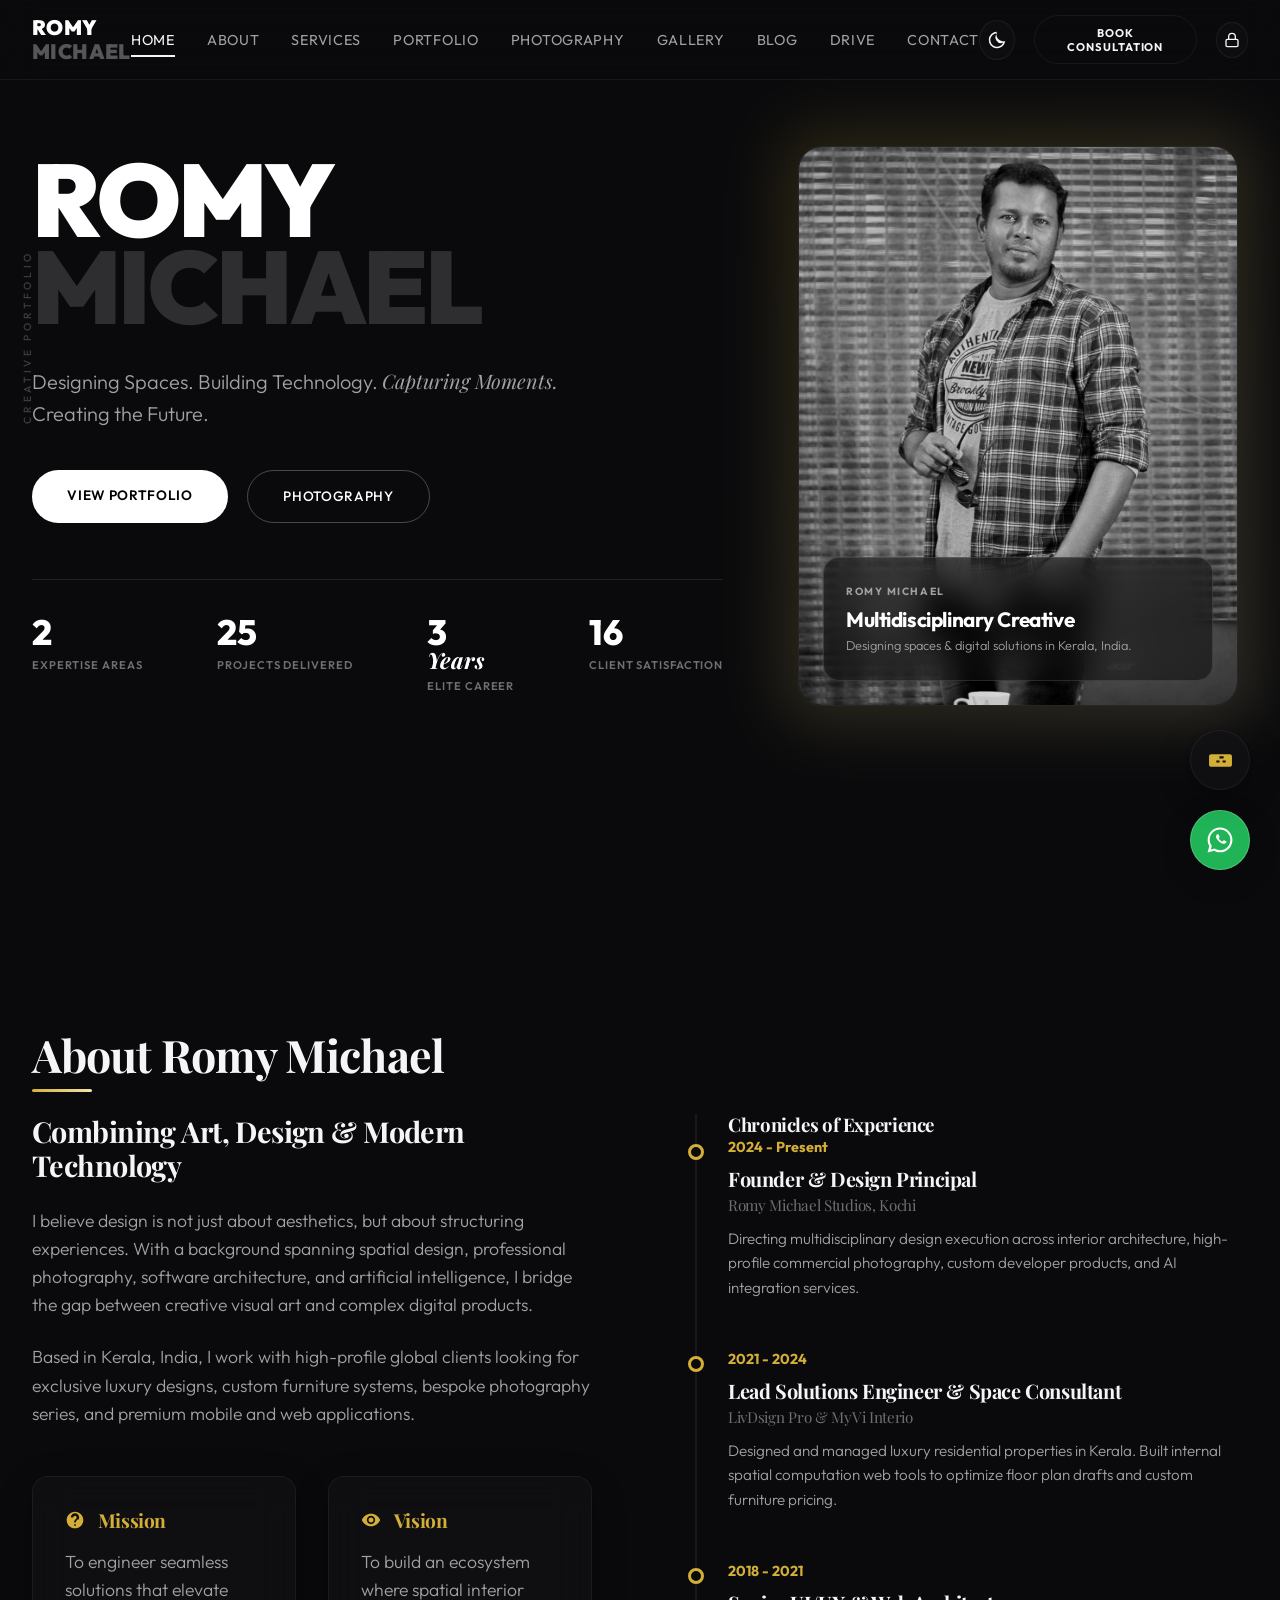
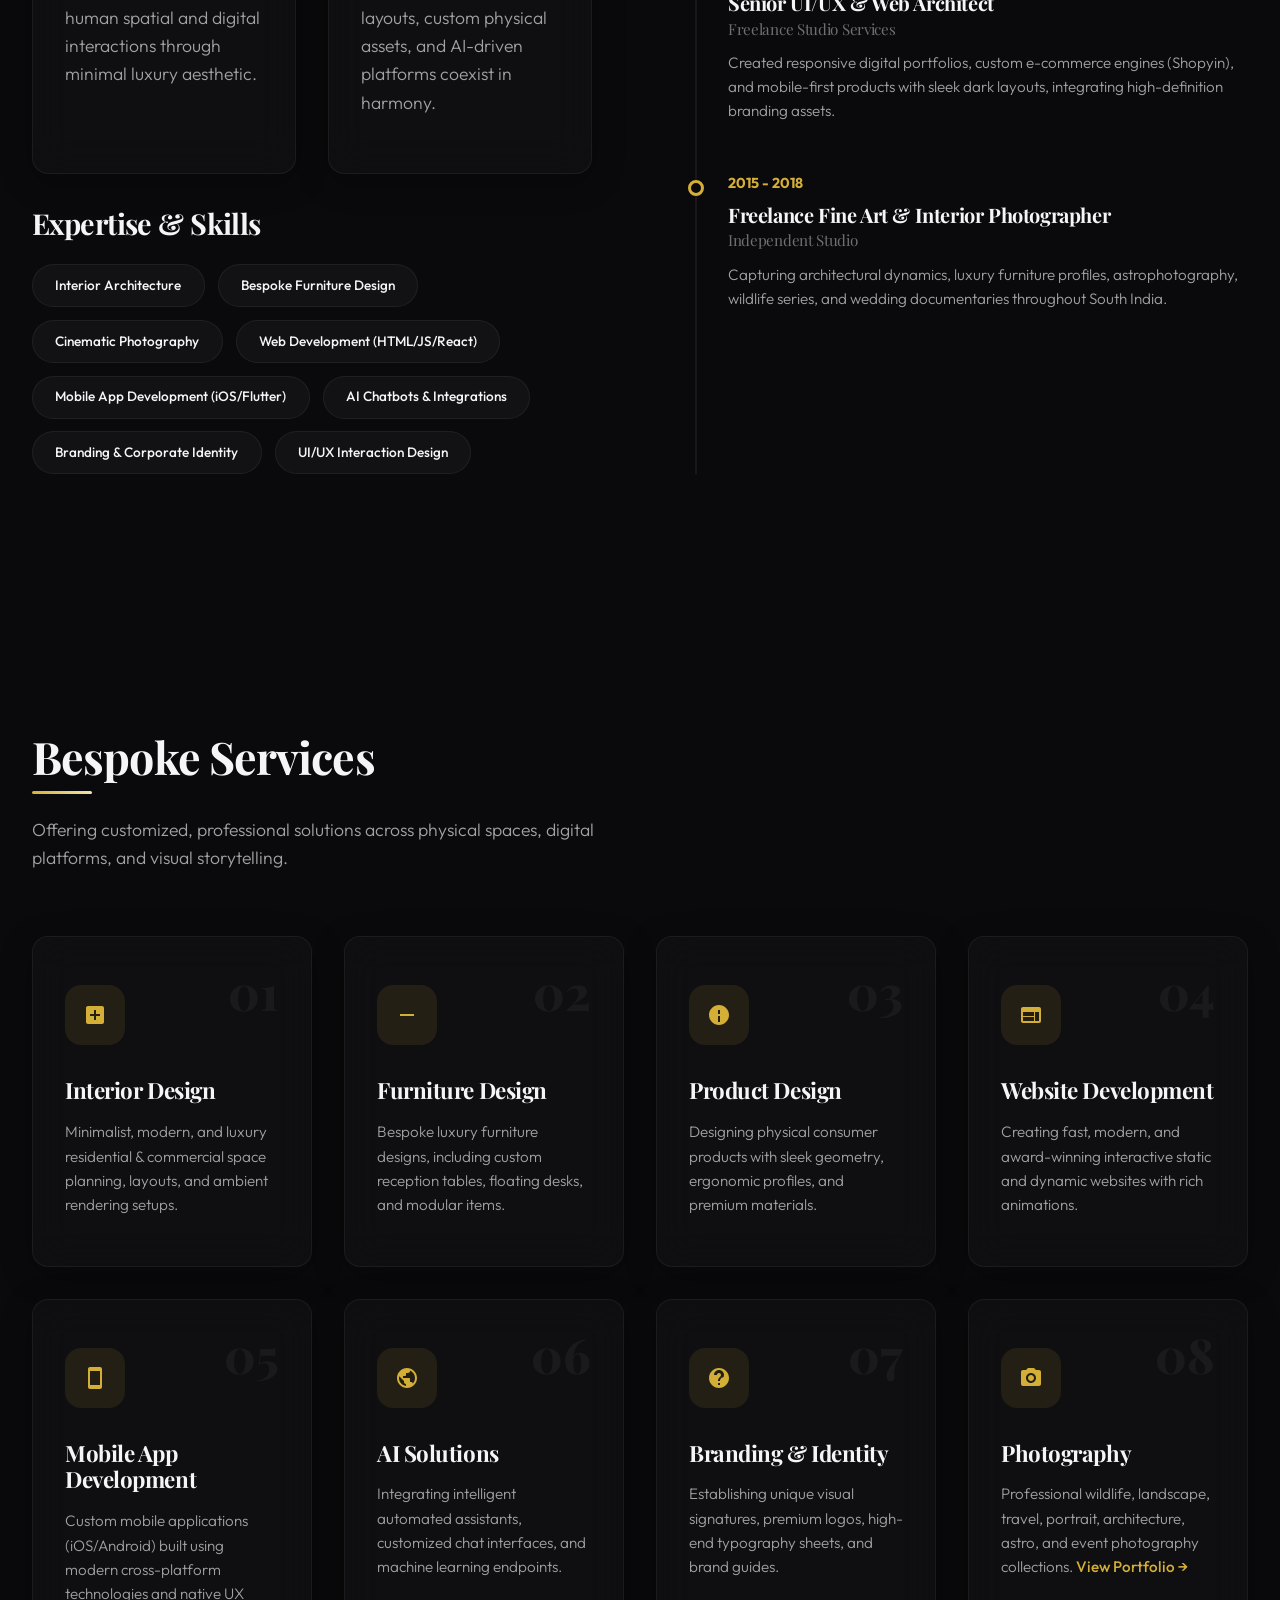
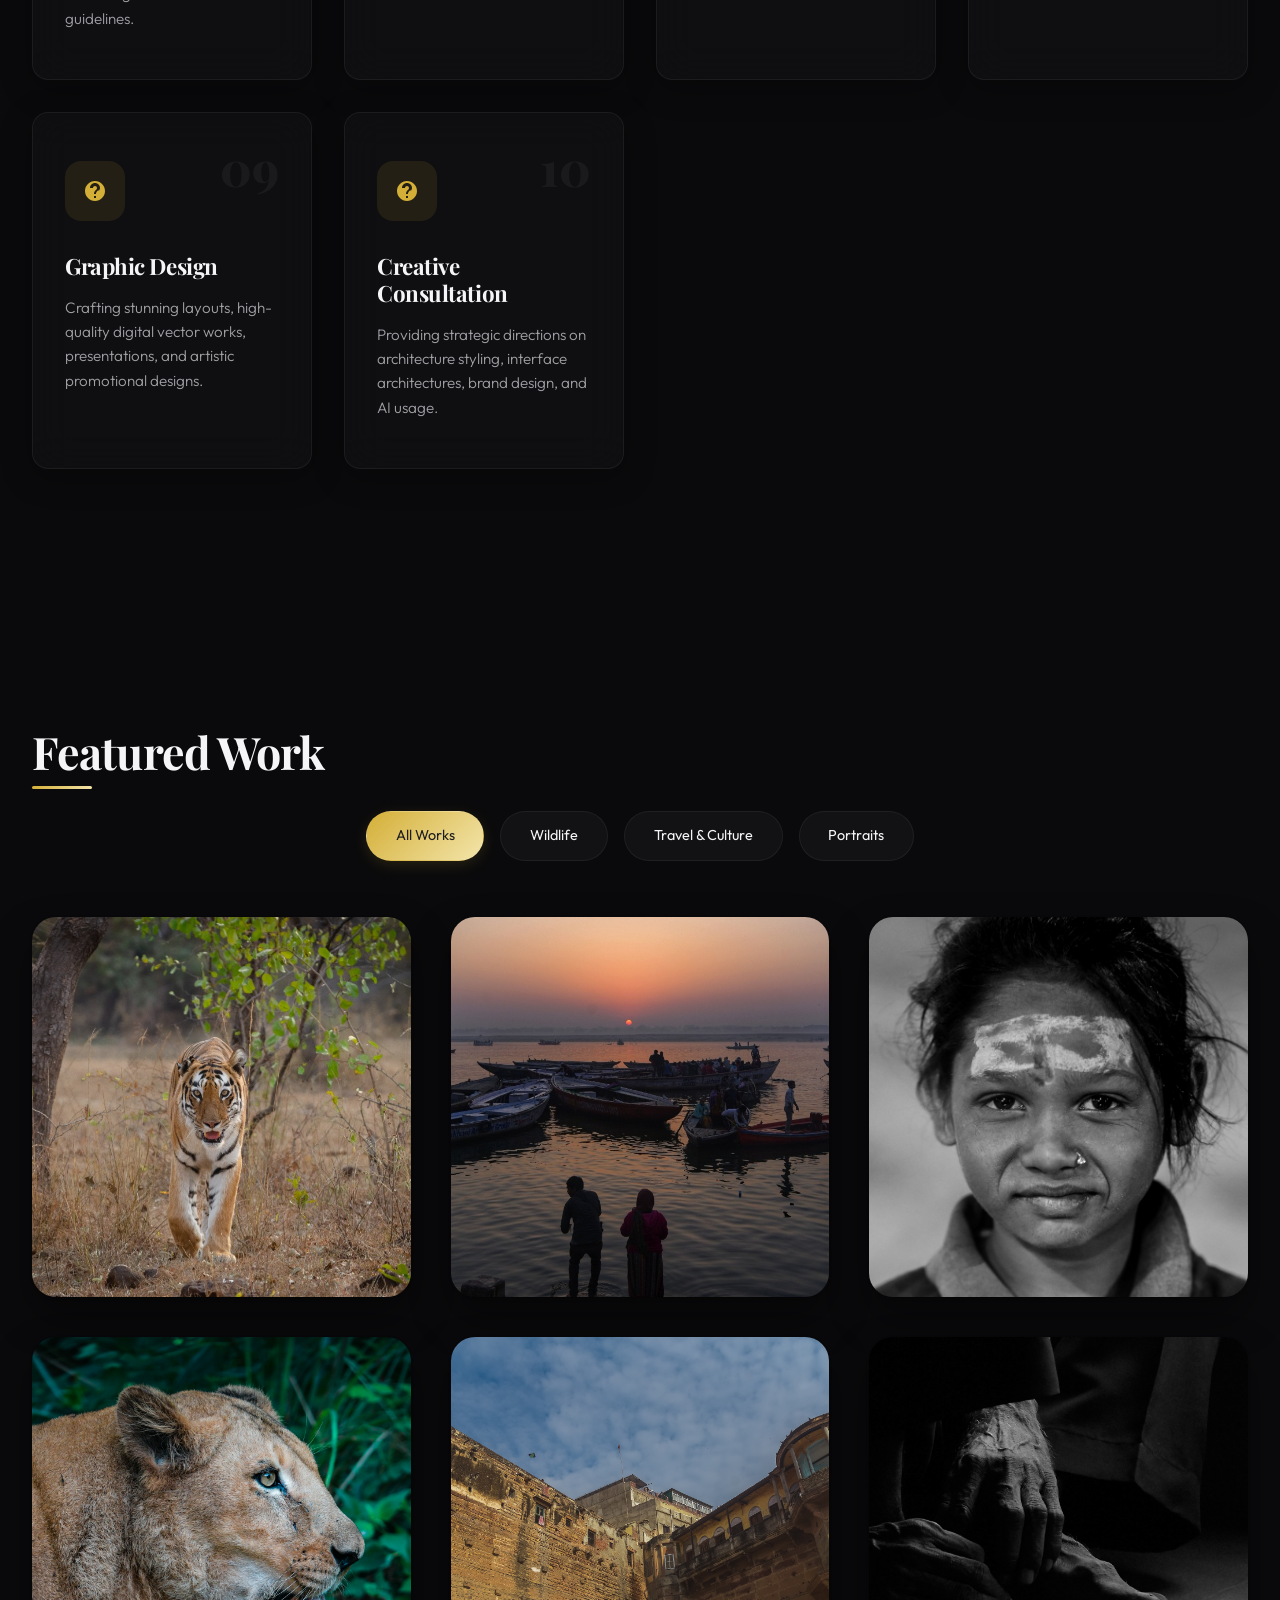
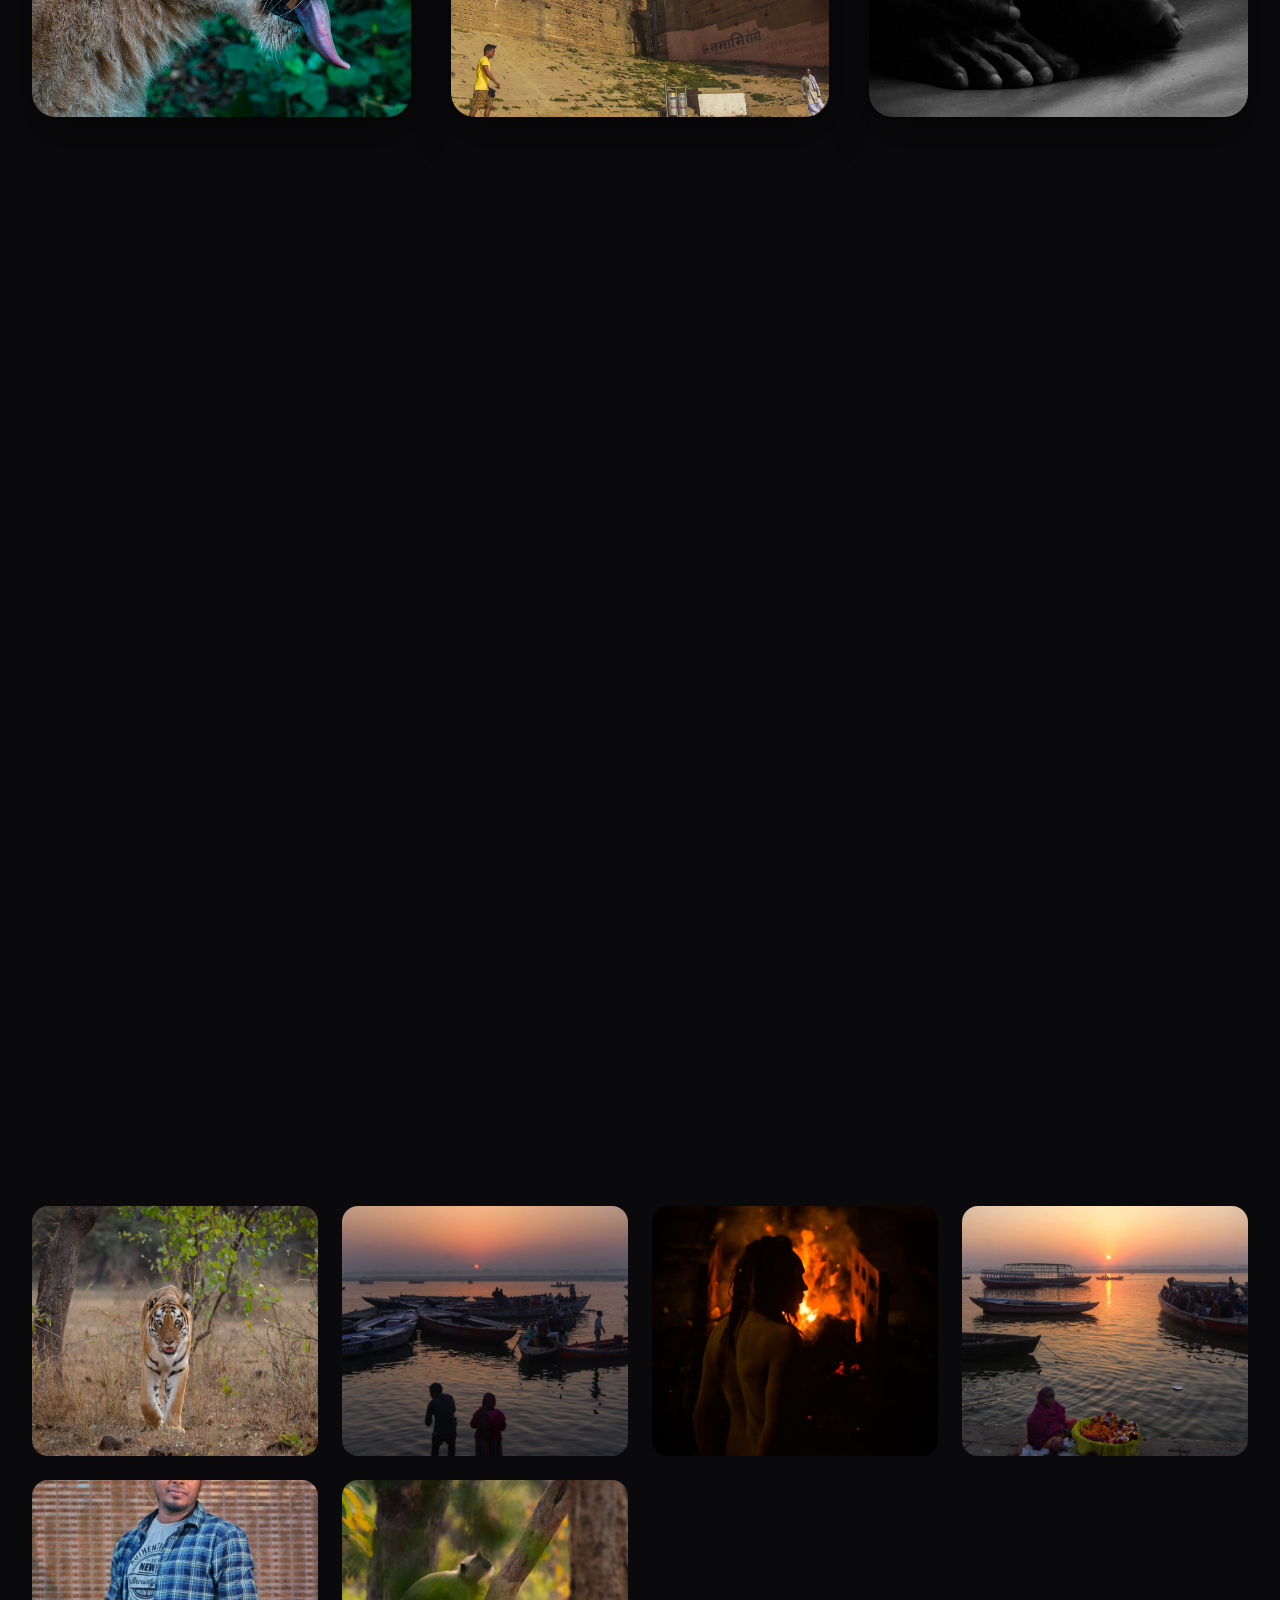
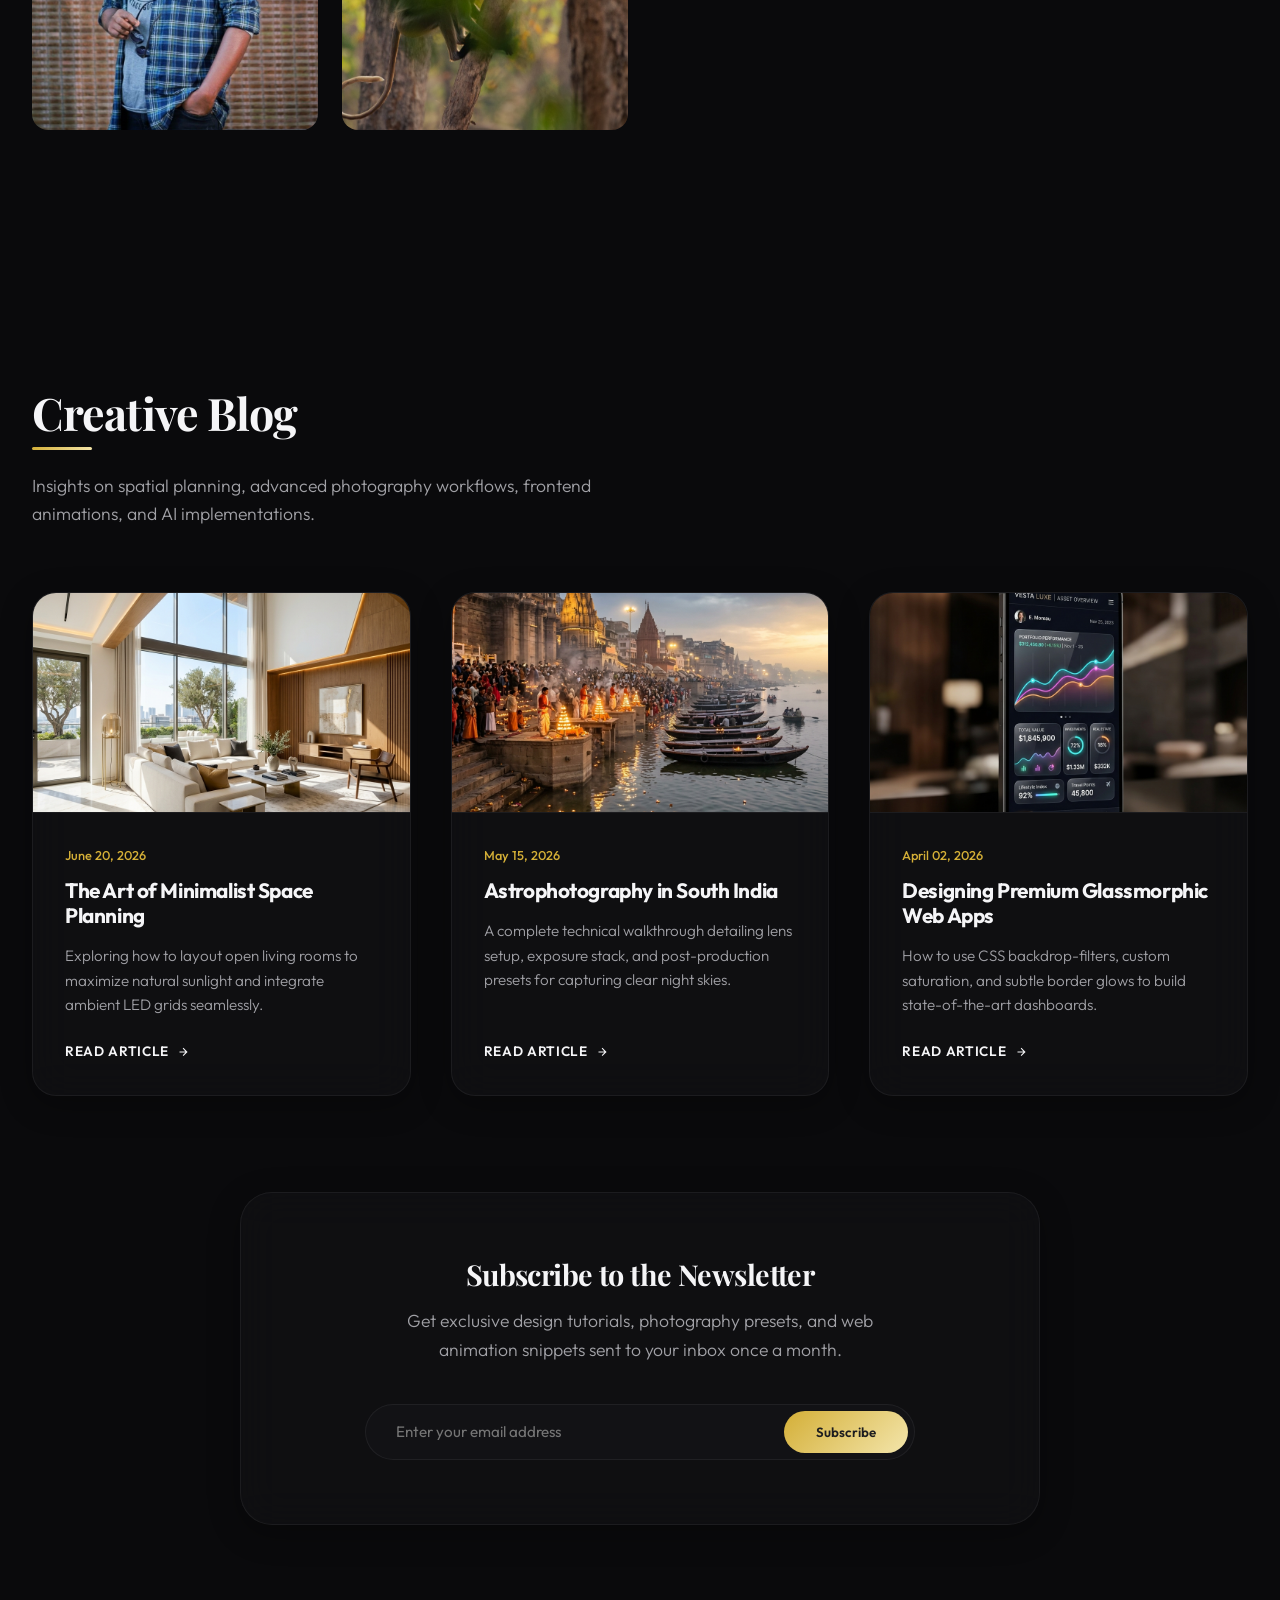
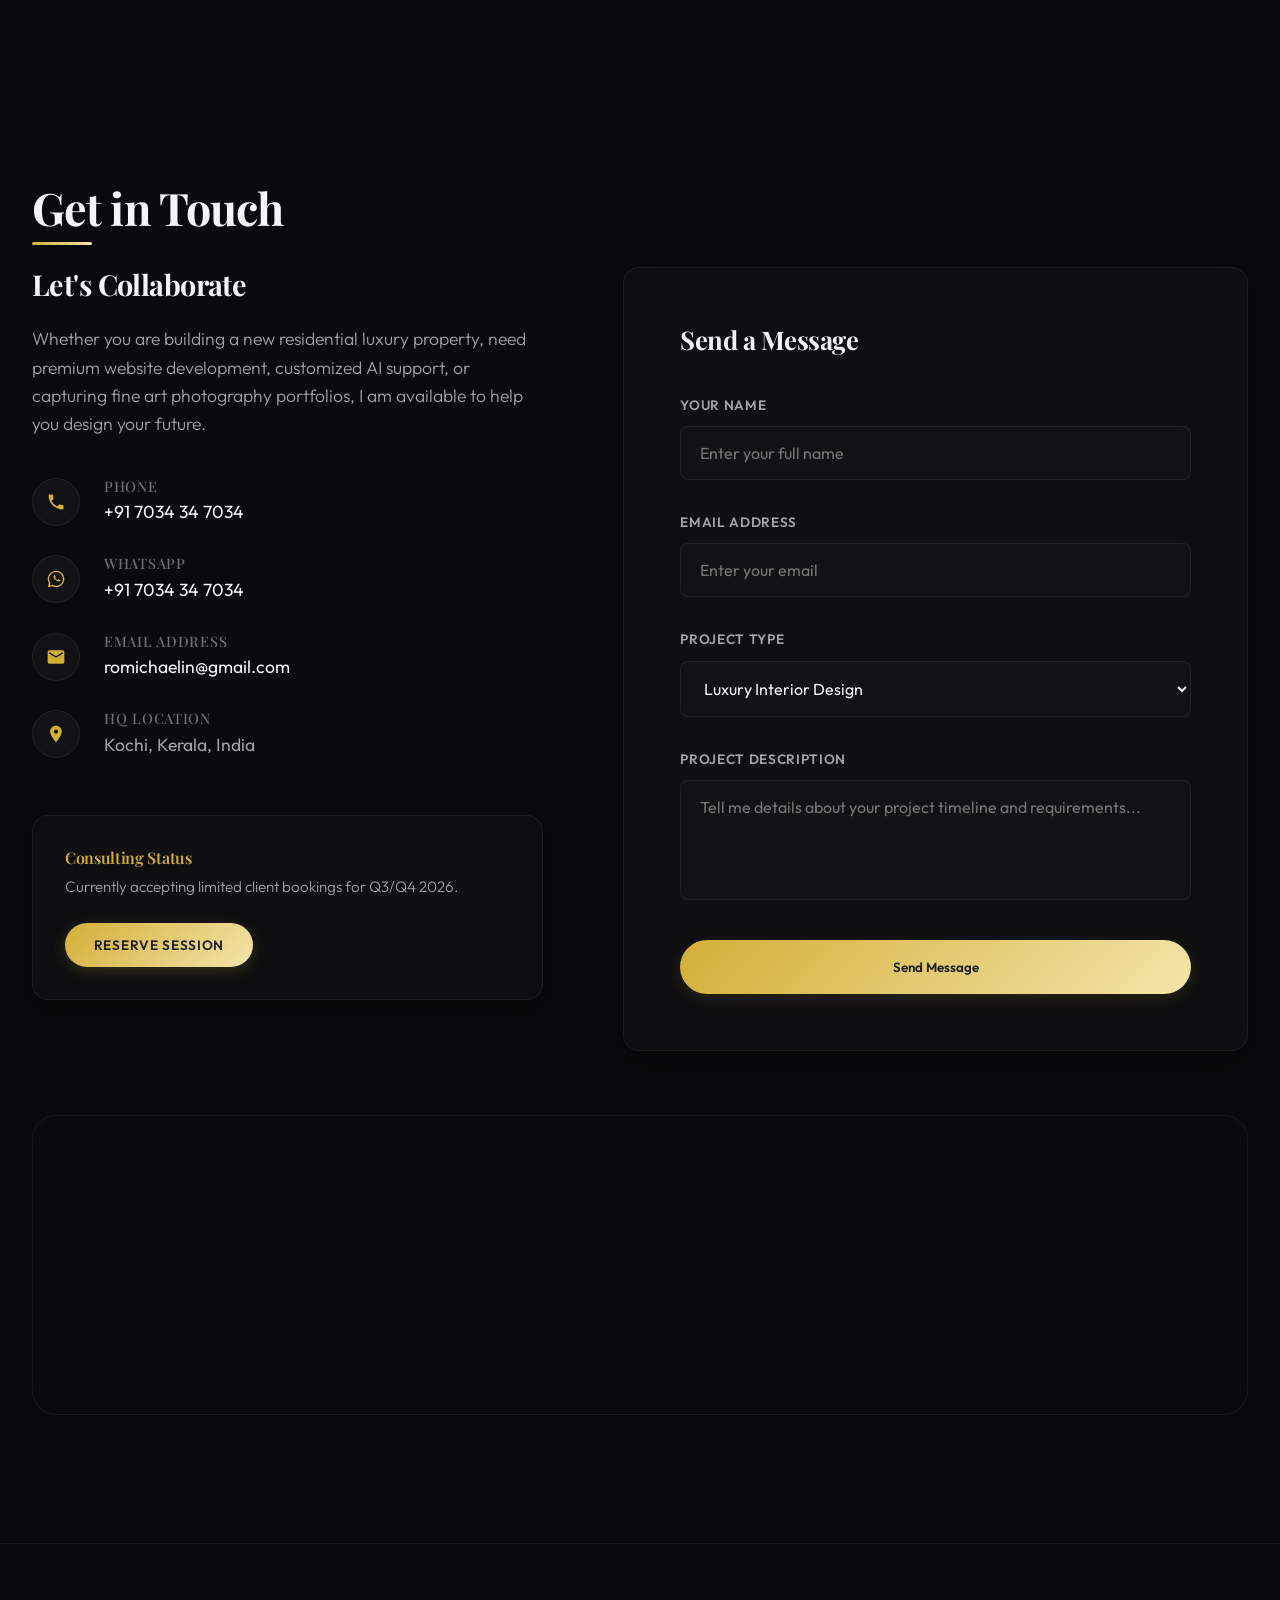
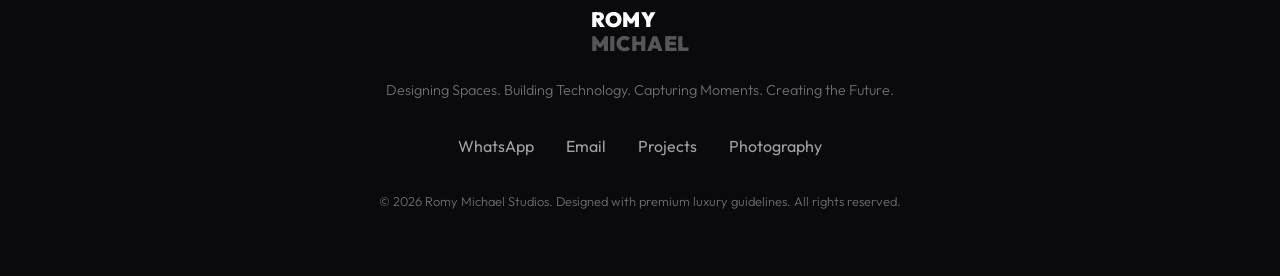
==== commit 0b127ec9: "Implement PWA support, WCAG AA tap targets, auto-hide scroll nav, and lightbox touch swipes" ====
--- a/index.html
+++ b/index.html
@@ -2,10 +2,30 @@
 <html lang="en" data-theme="dark">
 <head>
     <meta charset="UTF-8">
-    <meta name="viewport" content="width=device-width, initial-scale=1.0">
+    <meta name="viewport" content="width=device-width, initial-scale=1.0, viewport-fit=cover">
     <title>Romy Michael | Multidisciplinary Creative Portfolio</title>
     <meta name="description" content="Official portfolio of Romy Michael - Interior Designer, Photographer, Product Designer, Developer, and AI Creator based in Kerala, India.">
     
+    <!-- PWA & Mobile settings -->
+    <link rel="manifest" href="manifest.json">
+    <meta name="theme-color" content="#0d0d0d">
+    <meta name="apple-mobile-web-app-capable" content="yes">
+    <meta name="apple-mobile-web-app-status-bar-style" content="black-translucent">
+    <link rel="apple-touch-icon" href="assets/images/portrait.png">
+
+    <!-- Open Graph / Facebook -->
+    <meta property="og:type" content="website">
+    <meta property="og:url" content="https://github.com/Romichaelin83/romichaelin">
+    <meta property="og:title" content="Romy Michael | Official Portfolio">
+    <meta property="og:description" content="Showcasing luxury spatial design, fine art photography, product design, and modern software architectures.">
+    <meta property="og:image" content="assets/images/portrait.png">
+
+    <!-- Twitter -->
+    <meta property="twitter:card" content="summary_large_image">
+    <meta property="twitter:title" content="Romy Michael | Official Portfolio">
+    <meta property="twitter:description" content="Showcasing luxury spatial design, fine art photography, product design, and modern software architectures.">
+    <meta property="twitter:image" content="assets/images/portrait.png">
+
     <!-- Google Fonts -->
     <link rel="preconnect" href="https://fonts.googleapis.com">
     <link rel="preconnect" href="https://fonts.gstatic.com" crossorigin>
@@ -13,6 +33,28 @@
     
     <!-- Custom CSS -->
     <link rel="stylesheet" href="assets/css/style.css">
+
+    <!-- Schema.org JSON-LD -->
+    <script type="application/ld+json">
+    {
+      "@context": "https://schema.org",
+      "@type": "Person",
+      "name": "Romy Michael",
+      "jobTitle": "Multidisciplinary Creative, Photographer & Designer",
+      "address": {
+        "@type": "PostalAddress",
+        "addressLocality": "Cochin",
+        "addressRegion": "Kerala",
+        "addressCountry": "India"
+      },
+      "email": "romyegraphics@gmail.com",
+      "telephone": "+917034347034",
+      "url": "https://github.com/Romichaelin83/romichaelin",
+      "sameAs": [
+        "https://github.com/Romichaelin83"
+      ]
+    }
+    </script>
 </head>
 <body>
 
--- a/assets/css/style.css
+++ b/assets/css/style.css
@@ -280,6 +280,10 @@
     backdrop-filter: blur(20px);
     -webkit-backdrop-filter: blur(20px);
     transition: var(--transition-smooth);
+}
+
+header.nav-hidden {
+    transform: translateY(-100%);
 }
 
 body[data-theme="light"] header {
@@ -2115,3 +2119,43 @@
     opacity: 1;
     transform: translateY(0);
 }
+
+/* ==========================================================================
+   17. WCAG 2.1 AA Mobile Accessibility & Tap Targets
+   ========================================================================== */
+@media (max-width: 767px) {
+    .theme-toggle-btn, .portal-btn, .menu-burger {
+        min-width: 44px !important;
+        min-height: 44px !important;
+        padding: 10px !important;
+    }
+    
+    .modal-close-btn, #portal-close, #drive-close, .lightbox-close {
+        min-width: 44px !important;
+        min-height: 44px !important;
+        font-size: 2.2rem !important;
+        display: inline-flex !important;
+        align-items: center !important;
+        justify-content: center !important;
+        padding: 12px !important;
+    }
+    
+    .filter-tab {
+        padding: 1rem 2rem !important;
+        min-height: 44px !important;
+        display: inline-flex !important;
+        align-items: center !important;
+    }
+    
+    .nav-links a {
+        padding: 12px 20px !important;
+        display: block !important;
+        width: 100% !important;
+    }
+    
+    .social-icon, .contact-item a {
+        min-height: 44px !important;
+        display: inline-flex !important;
+        align-items: center !important;
+    }
+}
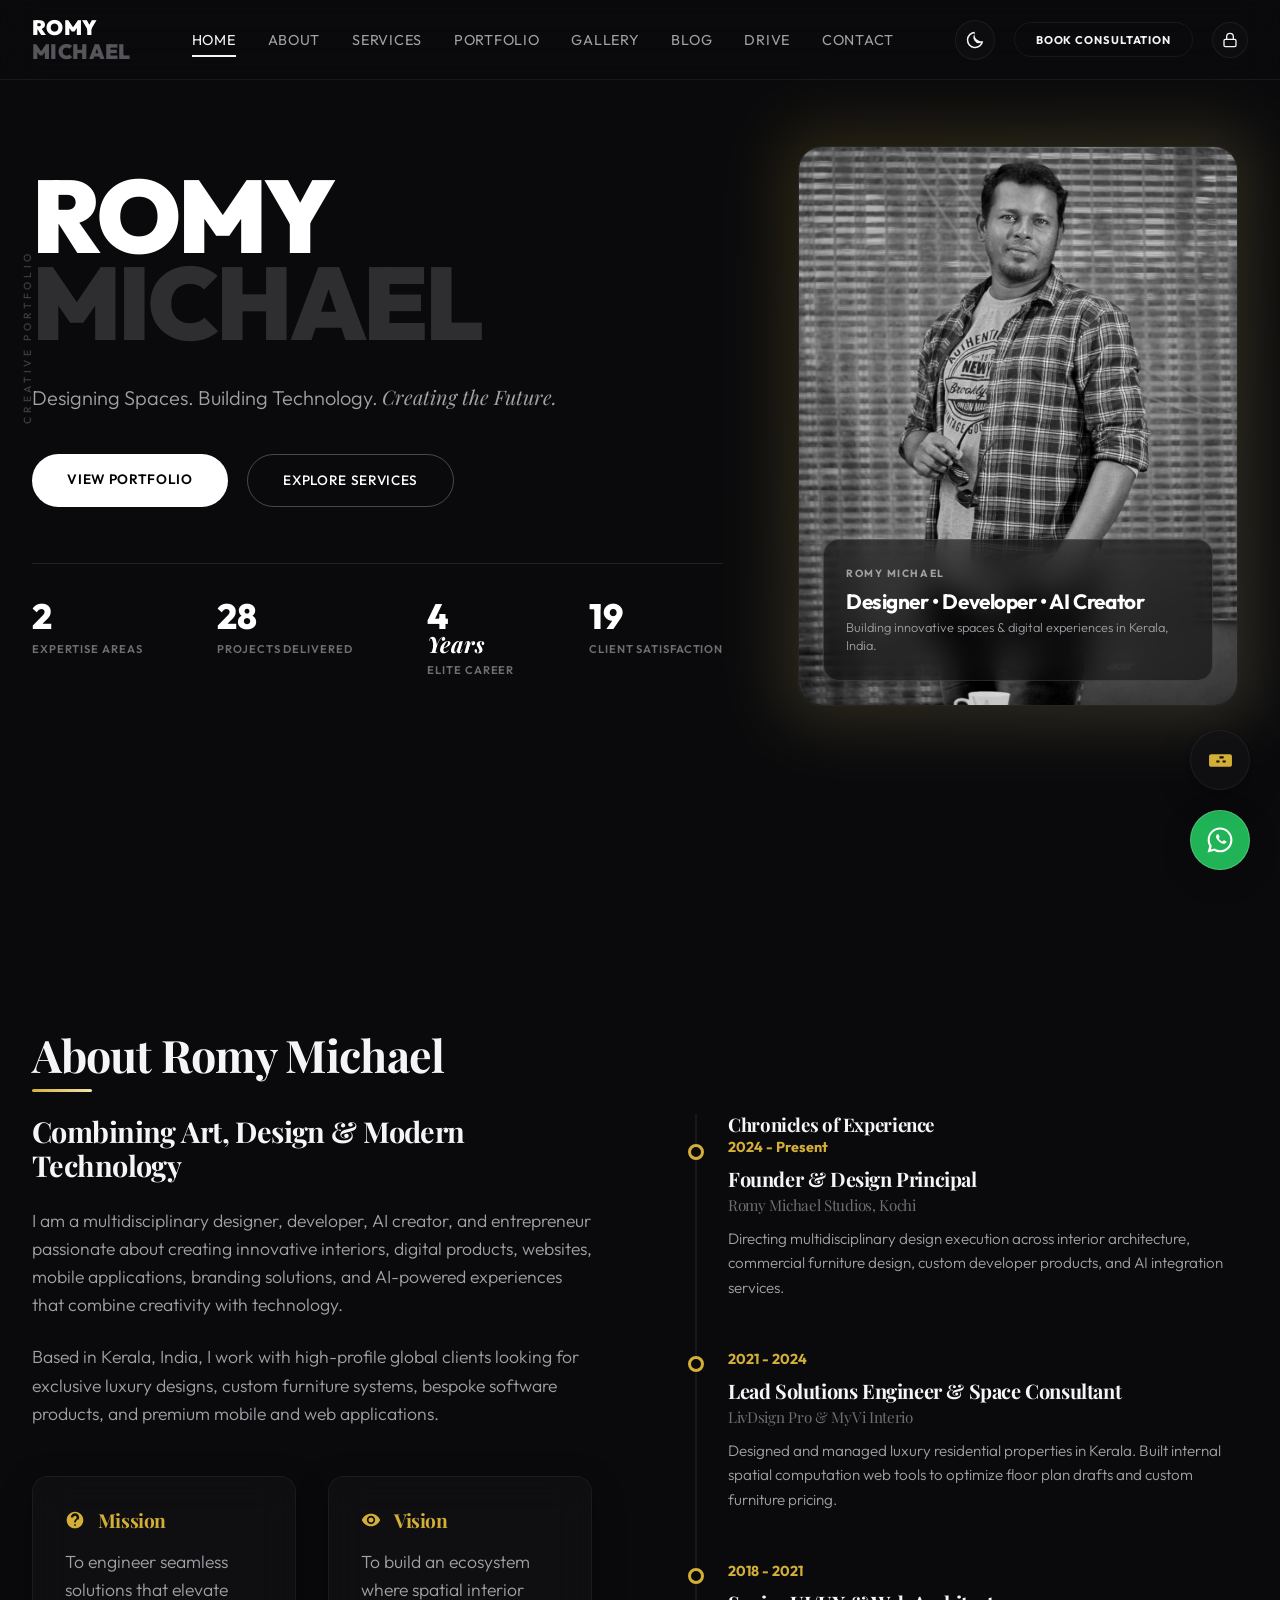
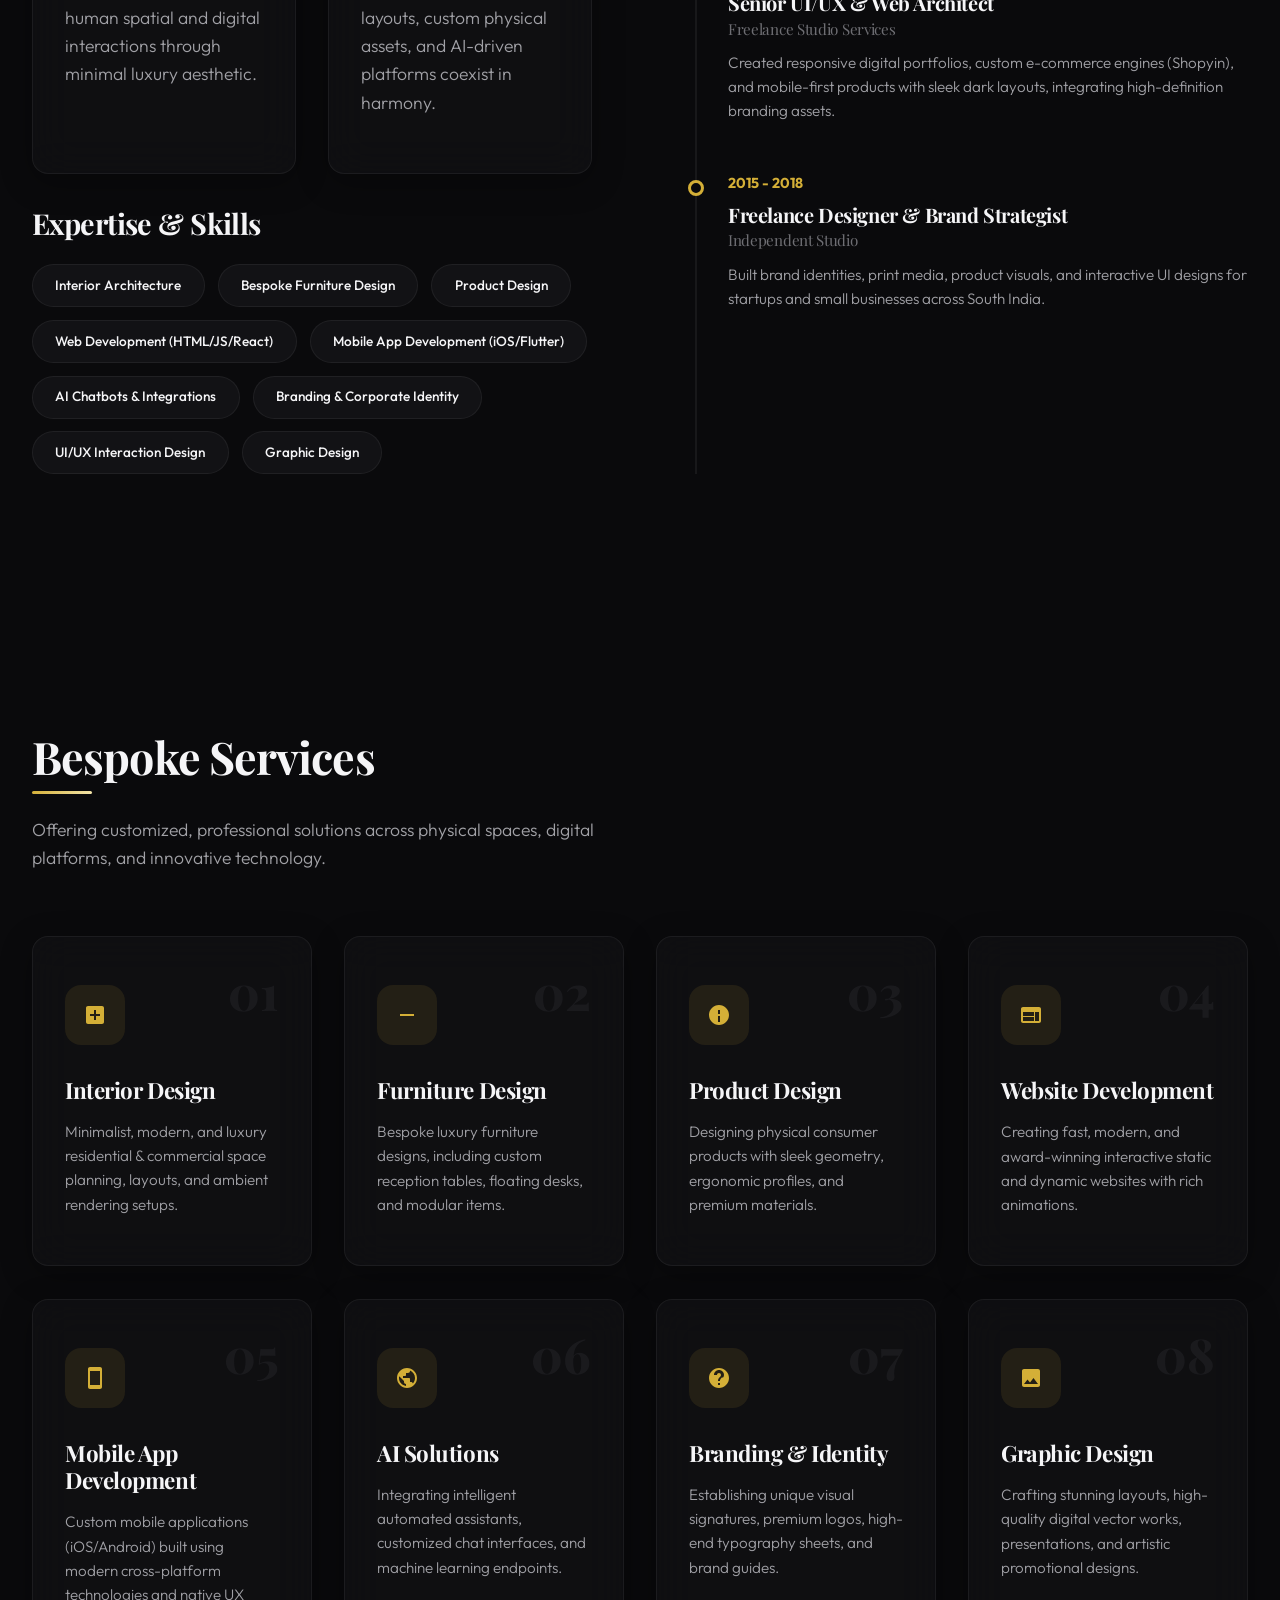
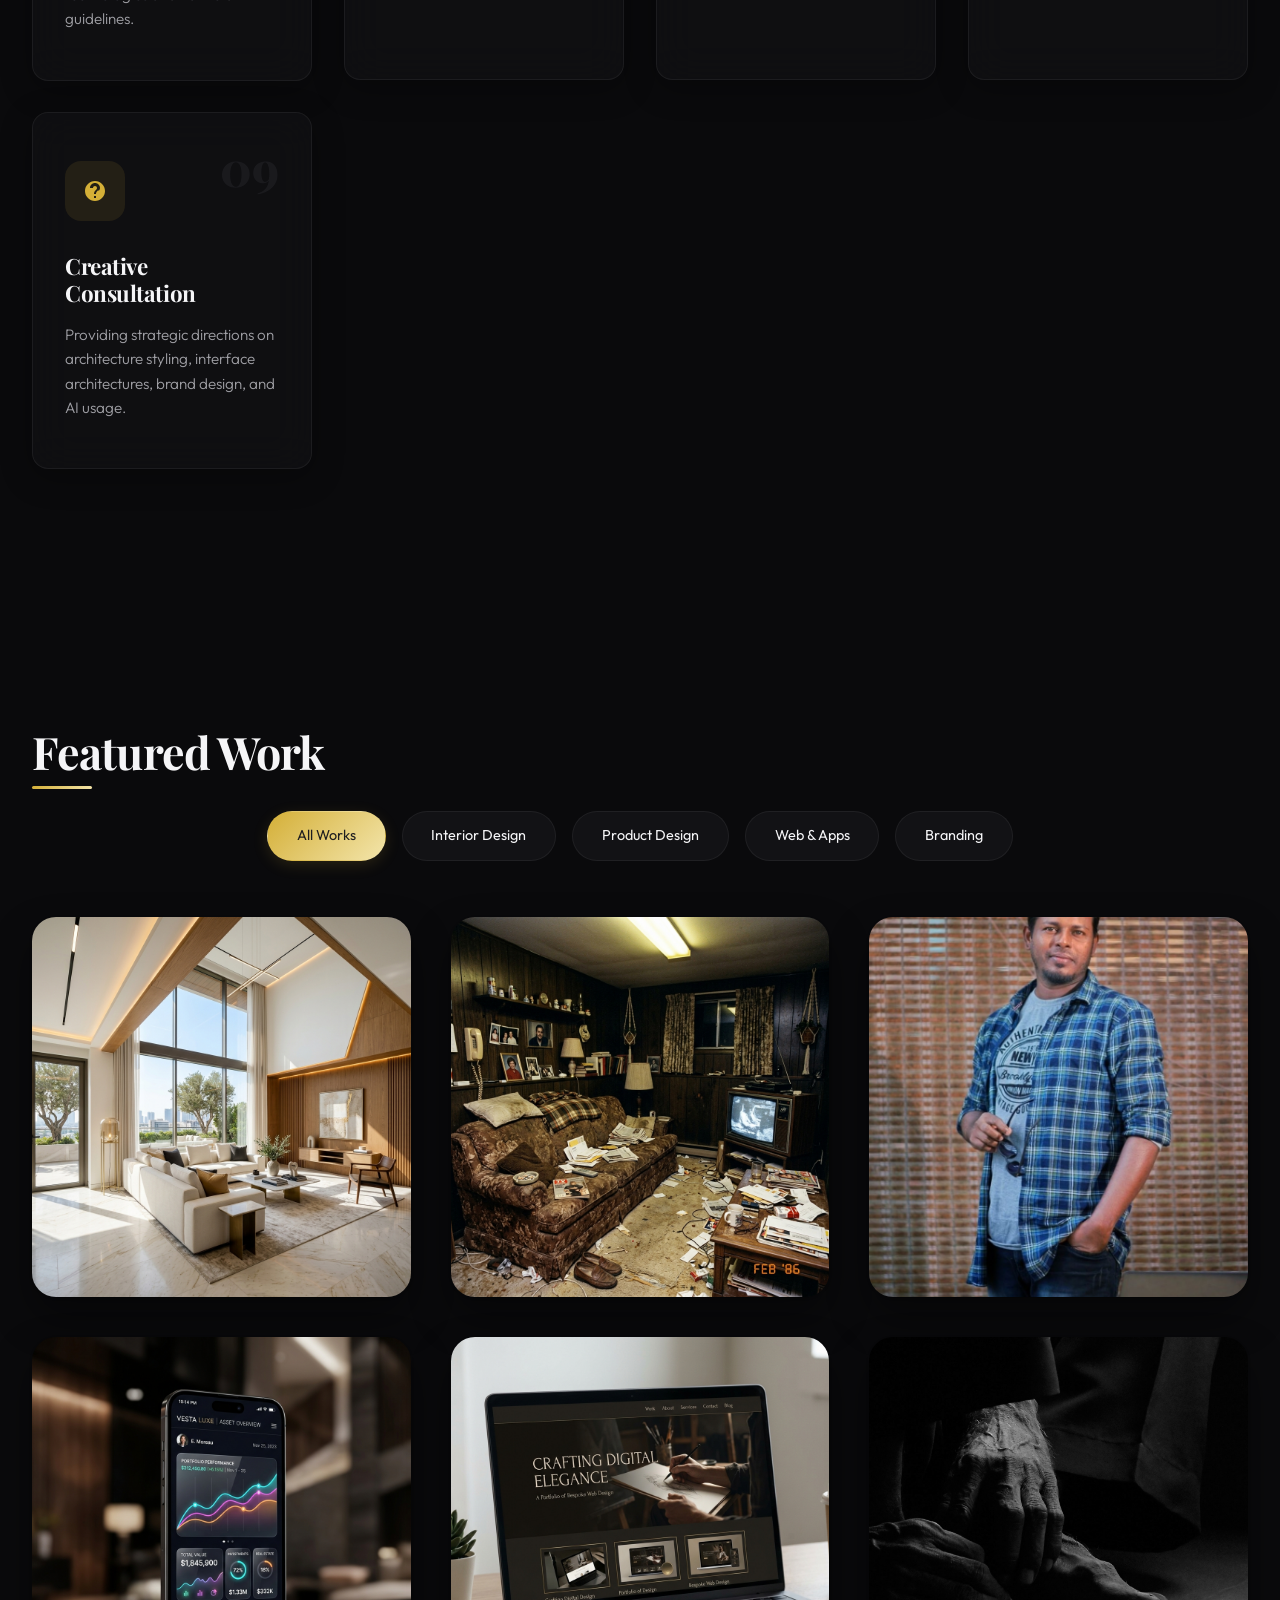
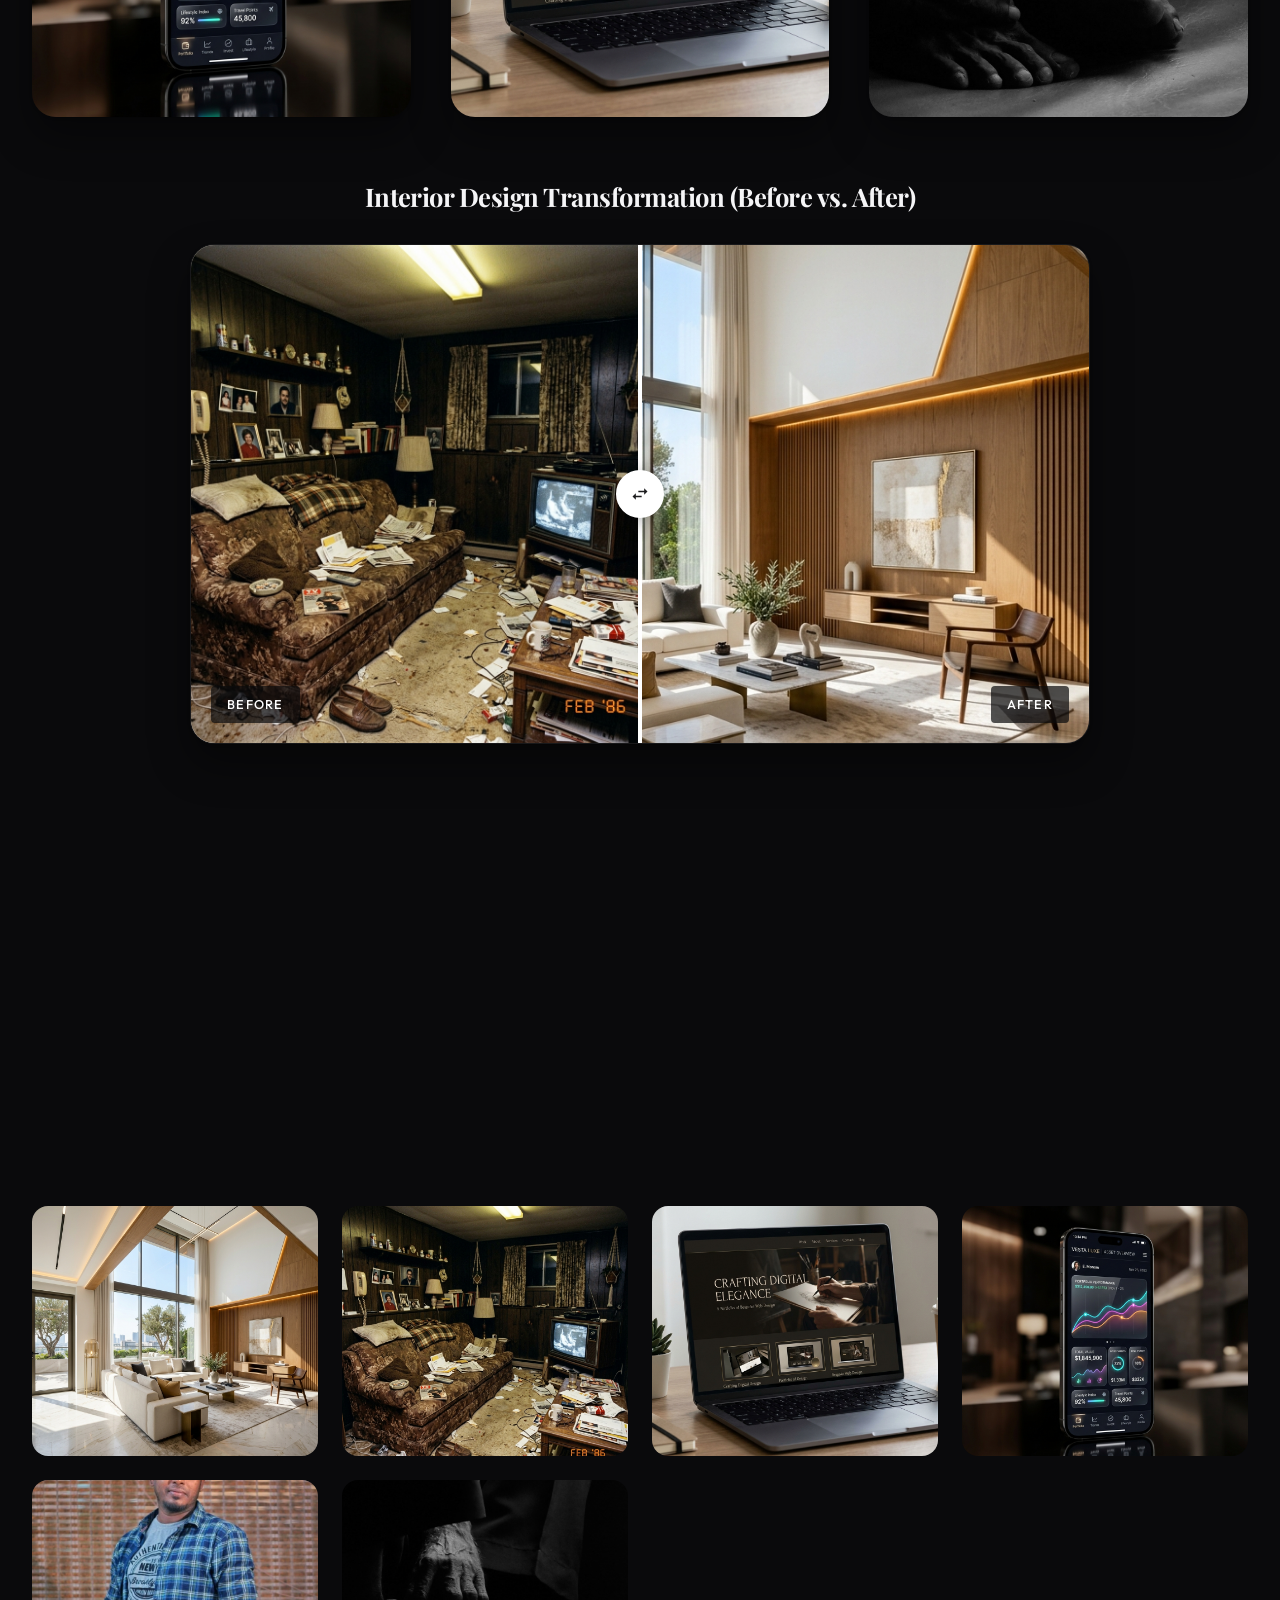
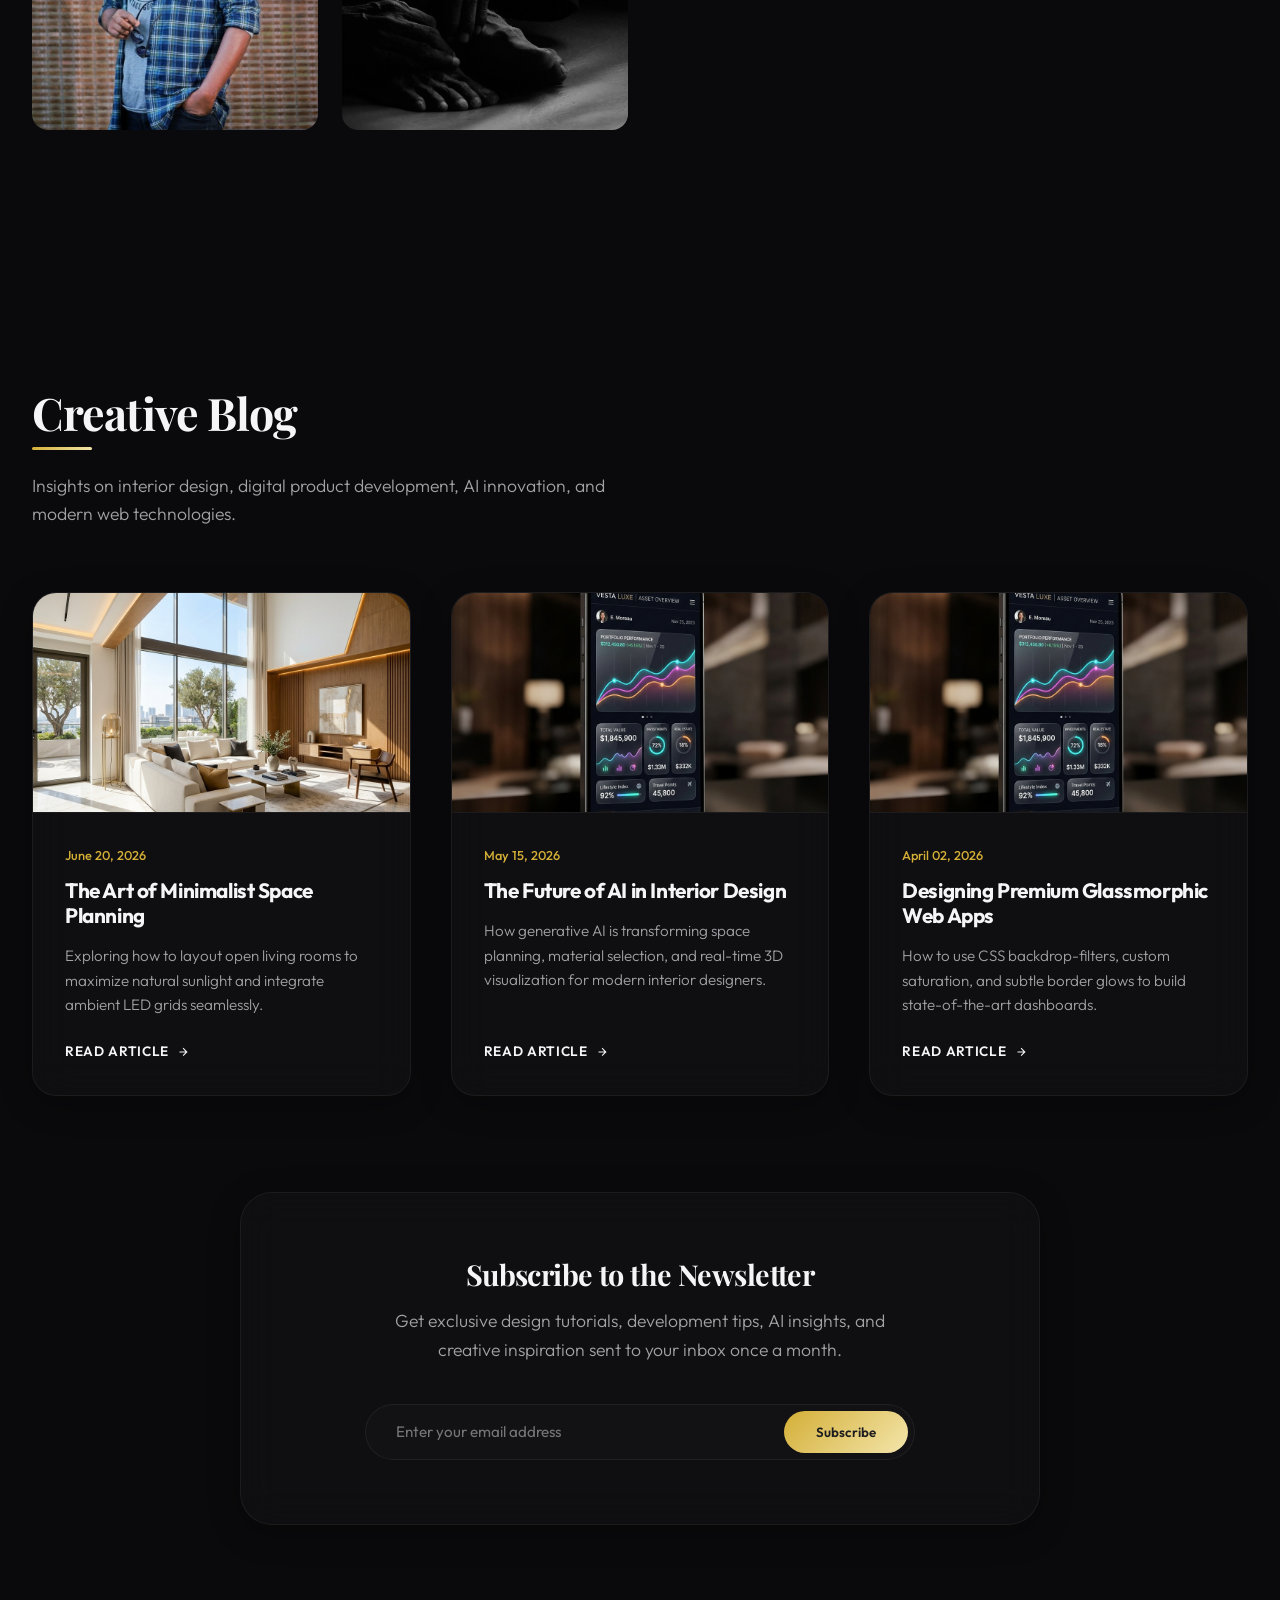
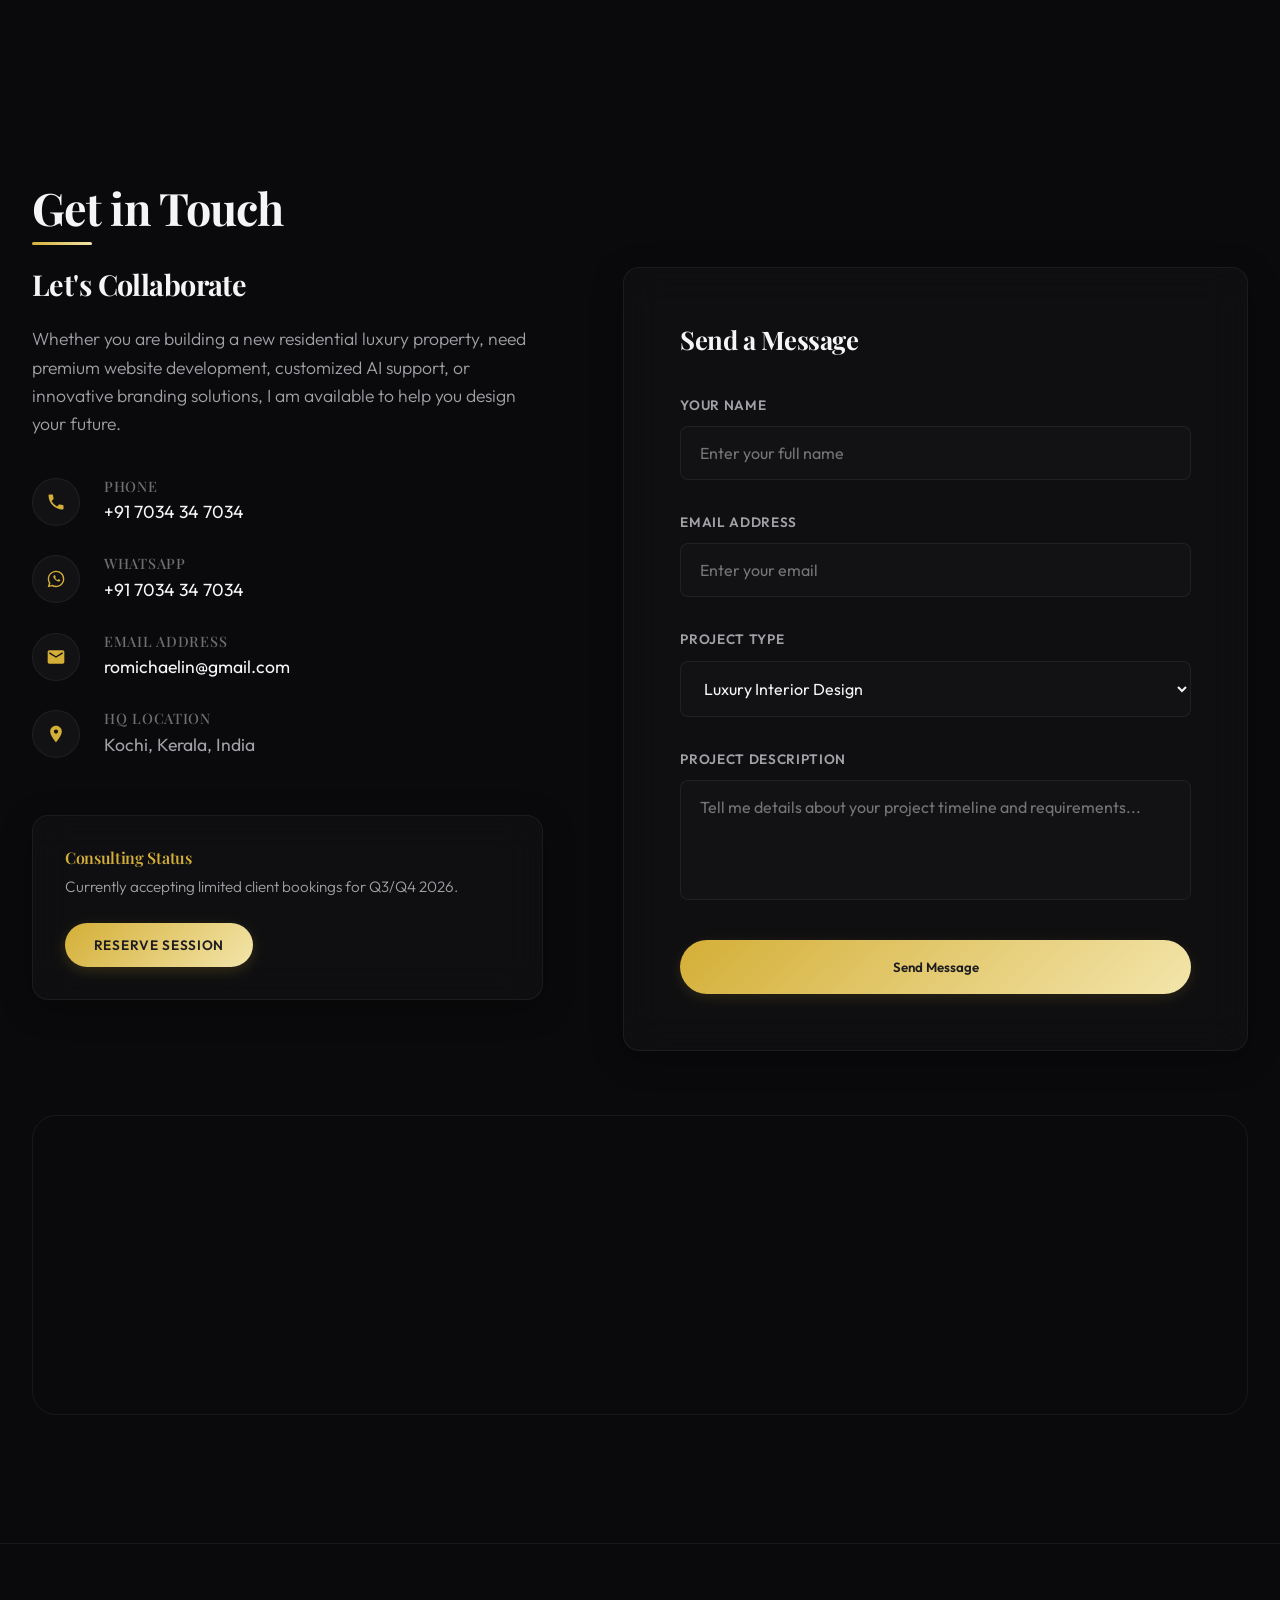
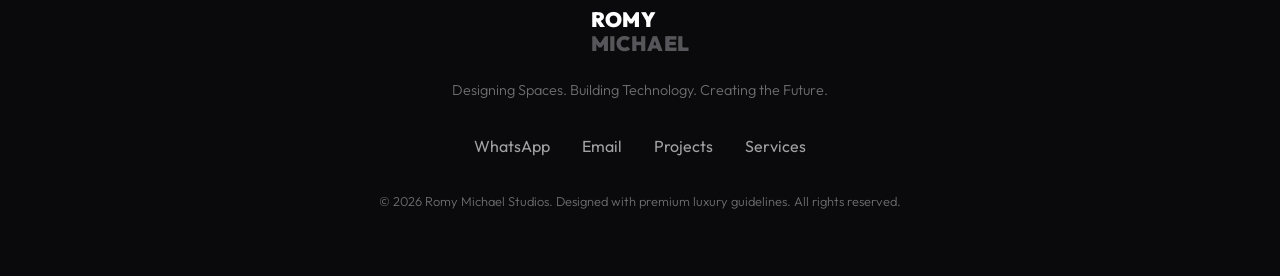
==== commit d7279429: "feat: remove all photography content, restructure as design & tech portfolio" ====
--- a/index.html
+++ b/index.html
@@ -3,8 +3,8 @@
 <head>
     <meta charset="UTF-8">
     <meta name="viewport" content="width=device-width, initial-scale=1.0, viewport-fit=cover">
-    <title>Romy Michael | Multidisciplinary Creative Portfolio</title>
-    <meta name="description" content="Official portfolio of Romy Michael - Interior Designer, Photographer, Product Designer, Developer, and AI Creator based in Kerala, India.">
+    <title>Romy Michael | Designer, Developer & AI Creator</title>
+    <meta name="description" content="Official portfolio of Romy Michael - Interior Designer, Product Designer, Website Developer, Mobile App Developer, AI Creator and Entrepreneur based in Kerala, India.">
     
     <!-- PWA & Mobile settings -->
     <link rel="manifest" href="manifest.json">
@@ -16,14 +16,14 @@
     <!-- Open Graph / Facebook -->
     <meta property="og:type" content="website">
     <meta property="og:url" content="https://github.com/Romichaelin83/romichaelin">
-    <meta property="og:title" content="Romy Michael | Official Portfolio">
-    <meta property="og:description" content="Showcasing luxury spatial design, fine art photography, product design, and modern software architectures.">
+    <meta property="og:title" content="Romy Michael | Designer, Developer & AI Creator">
+    <meta property="og:description" content="Showcasing luxury interior design, product design, website development, mobile apps, AI solutions, and branding innovation.">
     <meta property="og:image" content="assets/images/portrait.png">
 
     <!-- Twitter -->
     <meta property="twitter:card" content="summary_large_image">
-    <meta property="twitter:title" content="Romy Michael | Official Portfolio">
-    <meta property="twitter:description" content="Showcasing luxury spatial design, fine art photography, product design, and modern software architectures.">
+    <meta property="twitter:title" content="Romy Michael | Designer, Developer & AI Creator">
+    <meta property="twitter:description" content="Showcasing luxury interior design, product design, website development, mobile apps, AI solutions, and branding innovation.">
     <meta property="twitter:image" content="assets/images/portrait.png">
 
     <!-- Google Fonts -->
@@ -40,7 +40,7 @@
       "@context": "https://schema.org",
       "@type": "Person",
       "name": "Romy Michael",
-      "jobTitle": "Multidisciplinary Creative, Photographer & Designer",
+      "jobTitle": "Designer, Developer, AI Creator & Entrepreneur",
       "address": {
         "@type": "PostalAddress",
         "addressLocality": "Cochin",
@@ -75,7 +75,7 @@
                     <li><a href="#about">About</a></li>
                     <li><a href="#services">Services</a></li>
                     <li><a href="#portfolio">Portfolio</a></li>
-                    <li><a href="photography.html">Photography</a></li>
+
                     <li><a href="#gallery">Gallery</a></li>
                     <li><a href="#blog">Blog</a></li>
                     <li><a href="#drive" id="drive-link">Drive</a></li>
@@ -121,11 +121,11 @@
                             <span class="first-name">ROMY</span>
                             <span class="last-name">MICHAEL</span>
                         </h1>
-                        <p class="hero-tagline-new">Designing Spaces. Building Technology. <em>Capturing Moments.</em> Creating the Future.</p>
+                        <p class="hero-tagline-new">Designing Spaces. Building Technology. <em>Creating the Future.</em></p>
                         
                         <div class="hero-buttons">
                             <a href="#portfolio" class="btn-primary-white">View Portfolio</a>
-                            <a href="photography.html" class="btn-secondary-white">Photography</a>
+                            <a href="#services" class="btn-secondary-white">Explore Services</a>
                         </div>
                         
                         <div class="hero-stats-divider">
@@ -157,8 +157,8 @@
                         </div>
                         <div class="portrait-overlay-card">
                             <span class="poc-subtitle">ROMY MICHAEL</span>
-                            <h4 class="poc-title">Multidisciplinary Creative</h4>
-                            <p class="poc-desc">Designing spaces & digital solutions in Kerala, India.</p>
+                            <h4 class="poc-title">Designer • Developer • AI Creator</h4>
+                            <p class="poc-desc">Building innovative spaces & digital experiences in Kerala, India.</p>
                         </div>
                         <div class="portrait-glow"></div>
                     </div>
@@ -173,8 +173,8 @@
                 <div class="about-grid reveal">
                     <div class="about-info">
                         <h3>Combining Art, Design & Modern Technology</h3>
-                        <p>I believe design is not just about aesthetics, but about structuring experiences. With a background spanning spatial design, professional photography, software architecture, and artificial intelligence, I bridge the gap between creative visual art and complex digital products.</p>
-                        <p>Based in Kerala, India, I work with high-profile global clients looking for exclusive luxury designs, custom furniture systems, bespoke photography series, and premium mobile and web applications.</p>
+                        <p>I am a multidisciplinary designer, developer, AI creator, and entrepreneur passionate about creating innovative interiors, digital products, websites, mobile applications, branding solutions, and AI-powered experiences that combine creativity with technology.</p>
+                        <p>Based in Kerala, India, I work with high-profile global clients looking for exclusive luxury designs, custom furniture systems, bespoke software products, and premium mobile and web applications.</p>
                         
                         <div class="mission-vision">
                             <div class="mv-card glass-panel">
@@ -198,12 +198,13 @@
                             <div class="skill-tags">
                                 <span class="skill-tag">Interior Architecture</span>
                                 <span class="skill-tag">Bespoke Furniture Design</span>
-                                <span class="skill-tag">Cinematic Photography</span>
+                                <span class="skill-tag">Product Design</span>
                                 <span class="skill-tag">Web Development (HTML/JS/React)</span>
                                 <span class="skill-tag">Mobile App Development (iOS/Flutter)</span>
                                 <span class="skill-tag">AI Chatbots & Integrations</span>
                                 <span class="skill-tag">Branding & Corporate Identity</span>
                                 <span class="skill-tag">UI/UX Interaction Design</span>
+                                <span class="skill-tag">Graphic Design</span>
                             </div>
                         </div>
                     </div>
@@ -218,7 +219,7 @@
                             <div class="timeline-content">
                                 <h4>Founder & Design Principal</h4>
                                 <h5>Romy Michael Studios, Kochi</h5>
-                                <p>Directing multidisciplinary design execution across interior architecture, high-profile commercial photography, custom developer products, and AI integration services.</p>
+                                <p>Directing multidisciplinary design execution across interior architecture, commercial furniture design, custom developer products, and AI integration services.</p>
                             </div>
                         </div>
 
@@ -246,9 +247,9 @@
                             <div class="timeline-dot"></div>
                             <span class="timeline-year">2015 - 2018</span>
                             <div class="timeline-content">
-                                <h4>Freelance Fine Art & Interior Photographer</h4>
+                                <h4>Freelance Designer & Brand Strategist</h4>
                                 <h5>Independent Studio</h5>
-                                <p>Capturing architectural dynamics, luxury furniture profiles, astrophotography, wildlife series, and wedding documentaries throughout South India.</p>
+                                <p>Built brand identities, print media, product visuals, and interactive UI designs for startups and small businesses across South India.</p>
                             </div>
                         </div>
                     </div>
@@ -260,7 +261,7 @@
         <section id="services" class="section">
             <div class="container">
                 <h2 class="reveal">Bespoke Services</h2>
-                <p class="reveal" style="max-width: 600px; margin-bottom: 4rem;">Offering customized, professional solutions across physical spaces, digital platforms, and visual storytelling.</p>
+                <p class="reveal" style="max-width: 600px; margin-bottom: 4rem;">Offering customized, professional solutions across physical spaces, digital platforms, and innovative technology.</p>
                 
                 <div class="services-grid reveal">
                     
@@ -330,23 +331,14 @@
                     <div class="service-card glass-panel">
                         <span class="service-number">08</span>
                         <div class="service-icon">
-                            <svg width="24" height="24" viewBox="0 0 24 24" fill="currentColor"><path d="M4 4h3l2-2h6l2 2h3c1.1 0 2 .9 2 2v12c0 1.1-.9 2-2 2H4c-1.1 0-2-.9-2-2V6c0-1.1.9-2 2-2zm8 3c-2.76 0-5 2.24-5 5s2.24 5 5 5 5-2.24 5-5-2.24-5-5-5zm0 8c-1.66 0-3-1.34-3-3s1.34-3 3-3 3 1.34 3 3-1.34 3-3 3z"/></svg>
-                        </div>
-                        <h3>Photography</h3>
-                        <p>Professional wildlife, landscape, travel, portrait, architecture, astro, and event photography collections. <a href="photography.html" style="color: var(--accent); font-weight: 500;">View Portfolio &rarr;</a></p>
+                            <svg width="24" height="24" viewBox="0 0 24 24" fill="currentColor"><path d="M21 19V5c0-1.1-.9-2-2-2H5c-1.1 0-2 .9-2 2v14c0 1.1.9 2 2 2h14c1.1 0 2-.9 2-2zM8.5 13.5l2.5 3.01L14.5 12l4.5 6H5l3.5-4.5z"/></svg>
+                        </div>
+                        <h3>Graphic Design</h3>
+                        <p>Crafting stunning layouts, high-quality digital vector works, presentations, and artistic promotional designs.</p>
                     </div>
 
                     <div class="service-card glass-panel">
                         <span class="service-number">09</span>
-                        <div class="service-icon">
-                            <svg width="24" height="24" viewBox="0 0 24 24" fill="currentColor"><path d="M12 2C6.48 2 2 6.48 2 12s4.48 10 10 10 10-4.48 10-10S17.52 2 12 2zm1 17h-2v-2h2v2zm2.07-7.75l-.9.92C13.45 12.9 13 13.5 13 15h-2v-.5c0-1.1.45-2.1 1.17-2.83l1.24-1.26c.37-.36.59-.86.59-1.41 0-1.1-.9-2-2-2s-2 .9-2 2H7c0-2.76 2.24-5 5-5s5 2.24 5 5c0 1.04-.42 1.99-1.07 2.75z"/></svg>
-                        </div>
-                        <h3>Graphic Design</h3>
-                        <p>Crafting stunning layouts, high-quality digital vector works, presentations, and artistic promotional designs.</p>
-                    </div>
-
-                    <div class="service-card glass-panel">
-                        <span class="service-number">10</span>
                         <div class="service-icon">
                             <svg width="24" height="24" viewBox="0 0 24 24" fill="currentColor"><path d="M12 2C6.48 2 2 6.48 2 12s4.48 10 10 10 10-4.48 10-10S17.52 2 12 2zm1 17h-2v-2h2v2zm2.07-7.75l-.9.92C13.45 12.9 13 13.5 13 15h-2v-.5c0-1.1.45-2.1 1.17-2.83l1.24-1.26c.37-.36.59-.86.59-1.41 0-1.1-.9-2-2-2s-2 .9-2 2H7c0-2.76 2.24-5 5-5s5 2.24 5 5c0 1.04-.42 1.99-1.07 2.75z"/></svg>
                         </div>
@@ -366,92 +358,93 @@
                 <!-- Filter Tabs -->
                 <div class="filter-tabs reveal">
                     <span class="filter-tab active" data-filter="all">All Works</span>
-                    <span class="filter-tab" data-filter="wildlife">Wildlife</span>
-                    <span class="filter-tab" data-filter="travel">Travel & Culture</span>
-                    <span class="filter-tab" data-filter="portraits">Portraits</span>
+                    <span class="filter-tab" data-filter="interior">Interior Design</span>
+                    <span class="filter-tab" data-filter="product">Product Design</span>
+                    <span class="filter-tab" data-filter="web">Web & Apps</span>
+                    <span class="filter-tab" data-filter="branding">Branding</span>
                 </div>
 
                 <div class="portfolio-grid reveal">
-                    
-                    <!-- Walking Tiger -->
-                    <div class="portfolio-item mix wildlife" data-src="assets/images/wildlife_walking_tiger.jpg">
-                        <img src="assets/images/wildlife_walking_tiger.jpg" alt="The Hunter's Stride">
+
+                    <!-- LivDsign Interior Project -->
+                    <div class="portfolio-item mix interior">
+                        <img src="assets/images/interior_after.png" alt="LivDsign Interior Project">
                         <div class="portfolio-overlay">
-                            <span class="portfolio-category">Wildlife Photography</span>
-                            <h3>The Hunter's Stride</h3>
-                            <p class="portfolio-desc">Majestic Bengal tiger walking directly towards the lens in dry grass of Ranthambore national park. Shutter speed 1/500s, f/2.8.</p>
-                            <a href="#" class="portfolio-link open-lightbox" data-img="assets/images/wildlife_walking_tiger.jpg" data-title="The Hunter's Stride" data-desc="Bengal tiger in the golden grasslands of India. Captured on 400mm lens.">
-                                View Full Photo 
+                            <span class="portfolio-category">Interior Design</span>
+                            <h3>LivDsign Living Room</h3>
+                            <p class="portfolio-desc">A luxury open-plan living room transformation featuring ambient LED lighting, marble flooring, and custom floating shelving systems.</p>
+                            <a href="#" class="portfolio-link">
+                                View Project
                                 <svg viewBox="0 0 24 24"><path d="M5 13h11.86l-5.43 5.43 1.42 1.42L21.14 12l-8.29-8.29-1.42 1.42L16.86 11H5v2z"/></svg>
                             </a>
                         </div>
                     </div>
 
-                    <!-- Varanasi Sunset -->
-                    <div class="portfolio-item mix travel" data-src="assets/images/travel_varanasi_sunset.jpg">
-                        <img src="assets/images/travel_varanasi_sunset.jpg" alt="Ganga Sunset, Varanasi">
+                    <!-- Furniture Design -->
+                    <div class="portfolio-item mix product">
+                        <img src="assets/images/interior_before.png" alt="Bespoke Furniture Design">
                         <div class="portfolio-overlay">
-                            <span class="portfolio-category">Travel & Culture</span>
-                            <h3>Ganga Sunset, Varanasi</h3>
-                            <p class="portfolio-desc">Silhouetted pilgrims watch the sunset over the sacred river Ganga as boats prepare for the evening Aarti. Captured on 35mm lens.</p>
-                            <a href="#" class="portfolio-link open-lightbox" data-img="assets/images/travel_varanasi_sunset.jpg" data-title="Ganga Sunset, Varanasi" data-desc="Evening atmosphere at the Dashashwamedh Ghat in Varanasi.">
-                                View Full Photo 
+                            <span class="portfolio-category">Furniture Design</span>
+                            <h3>Executive Reception Table</h3>
+                            <p class="portfolio-desc">Premium walnut & brass reception desk designed for a luxury corporate lobby — ergonomic, sculptural, and built to last.</p>
+                            <a href="#" class="portfolio-link">
+                                View Project
                                 <svg viewBox="0 0 24 24"><path d="M5 13h11.86l-5.43 5.43 1.42 1.42L21.14 12l-8.29-8.29-1.42 1.42L16.86 11H5v2z"/></svg>
                             </a>
                         </div>
                     </div>
 
-                    <!-- Studio Portrait Rom 5544 -->
-                    <div class="portfolio-item mix portraits" data-src="assets/images/portrait_rom_5544.jpg">
-                        <img src="assets/images/portrait_rom_5544.jpg" alt="Studio Lighting Study">
+                    <!-- Website Development -->
+                    <div class="portfolio-item mix web">
+                        <img src="assets/images/portrait.png" alt="Romy Michael Portfolio Website">
                         <div class="portfolio-overlay">
-                            <span class="portfolio-category">Fine Art Portraiture</span>
-                            <h3>Studio Lighting Study</h3>
-                            <p class="portfolio-desc">A dramatic studio portrait study in low key lighting, highlighting high contrast and fine detail. Captured on 85mm lens.</p>
-                            <a href="#" class="portfolio-link open-lightbox" data-img="assets/images/portrait_rom_5544.jpg" data-title="Studio Lighting Study" data-desc="Low key studio lighting setup.">
-                                View Full Photo 
+                            <span class="portfolio-category">Website Development</span>
+                            <h3>Romy Michael Portfolio</h3>
+                            <p class="portfolio-desc">Premium glassmorphic personal portfolio website built with vanilla HTML, CSS & JS featuring PWA support, dark mode, and cinematic animations.</p>
+                            <a href="#" class="portfolio-link">
+                                View Project
                                 <svg viewBox="0 0 24 24"><path d="M5 13h11.86l-5.43 5.43 1.42 1.42L21.14 12l-8.29-8.29-1.42 1.42L16.86 11H5v2z"/></svg>
                             </a>
                         </div>
                     </div>
 
-                    <!-- Tiger Close -->
-                    <div class="portfolio-item mix wildlife" data-src="assets/images/wildlife_tiger_close.jpg">
-                        <img src="assets/images/wildlife_tiger_close.jpg" alt="Staring Eyes">
+                    <!-- Mobile App -->
+                    <div class="portfolio-item mix web">
+                        <img src="assets/images/app_mockup.png" alt="LivCut Pro App">
                         <div class="portfolio-overlay">
-                            <span class="portfolio-category">Wildlife Photography</span>
-                            <h3>Staring Eyes</h3>
-                            <p class="portfolio-desc">An intense close-up of a Bengal tiger camouflaged in the forest undergrowth. Captured on 400mm f/2.8 lens.</p>
-                            <a href="#" class="portfolio-link open-lightbox" data-img="assets/images/wildlife_tiger_close.jpg" data-title="Staring Eyes" data-desc="Tadoba forest tiger close-up study.">
-                                View Full Photo 
+                            <span class="portfolio-category">Mobile App Development</span>
+                            <h3>LivCut Pro App</h3>
+                            <p class="portfolio-desc">An iOS app for interior design visualization — allowing clients to preview room layouts, material palettes, and furniture configurations in real time.</p>
+                            <a href="#" class="portfolio-link">
+                                View Project
                                 <svg viewBox="0 0 24 24"><path d="M5 13h11.86l-5.43 5.43 1.42 1.42L21.14 12l-8.29-8.29-1.42 1.42L16.86 11H5v2z"/></svg>
                             </a>
                         </div>
                     </div>
 
-                    <!-- Hampi Stone Chariot -->
-                    <div class="portfolio-item mix travel" data-src="assets/images/travel_hampi.jpg">
-                        <img src="assets/images/travel_hampi.jpg" alt="Hampi Stone Chariot">
+                    <!-- AI Solution -->
+                    <div class="portfolio-item mix product">
+                        <img src="assets/images/web_mockup.png" alt="AI Chatbot Solution">
                         <div class="portfolio-overlay">
-                            <span class="portfolio-category">Travel & Architecture</span>
-                            <h3>Hampi Stone Chariot</h3>
-                            <p class="portfolio-desc">The iconic stone chariot monument standing against the warm evening skies of Hampi, Karnataka.</p>
-                            <a href="#" class="portfolio-link open-lightbox" data-img="assets/images/travel_hampi.jpg" data-title="Hampi Stone Chariot" data-desc="Ruins of Vijayanagara Empire at Hampi.">
-                                View Full Photo 
+                            <span class="portfolio-category">AI Solutions</span>
+                            <h3>Shopyin AI Assistant</h3>
+                            <p class="portfolio-desc">A GPT-powered e-commerce AI assistant integrated into the Shopyin platform — handling product discovery, order support, and personalized recommendations.</p>
+                            <a href="#" class="portfolio-link">
+                                View Project
                                 <svg viewBox="0 0 24 24"><path d="M5 13h11.86l-5.43 5.43 1.42 1.42L21.14 12l-8.29-8.29-1.42 1.42L16.86 11H5v2z"/></svg>
                             </a>
                         </div>
                     </div>
 
-                    <!-- Monochrome Study -->
-                    <div class="portfolio-item mix portraits" data-src="assets/images/portrait_bw.jpg">
-                        <img src="assets/images/portrait_bw.jpg" alt="Monochrome Portrait Study">
+                    <!-- Branding -->
+                    <div class="portfolio-item mix branding">
+                        <img src="assets/images/portrait_bw.jpg" alt="Romy Michael Brand Identity">
                         <div class="portfolio-overlay">
-                            <span class="portfolio-category">Fine Art Portraiture</span>
-                            <h3>Monochrome Portrait Study</h3>
-                            <p class="portfolio-desc">Studio portrait study emphasizing deep shadows, highlights, and structural angles.</p>
-                            <a href="#" class="portfolio-link open-lightbox" data-img="assets/images/portrait_bw.jpg" data-title="Monochrome Portrait Study" data-desc="Fine art black and white studio portrait.">
-                                View Full Photo 
+                            <span class="portfolio-category">Branding & Identity</span>
+                            <h3>Studio Brand System</h3>
+                            <p class="portfolio-desc">Complete brand identity for Romy Michael Studios — logo design, typography system, color palette, and premium brand guidelines document.</p>
+                            <a href="#" class="portfolio-link">
+                                View Project
                                 <svg viewBox="0 0 24 24"><path d="M5 13h11.86l-5.43 5.43 1.42 1.42L21.14 12l-8.29-8.29-1.42 1.42L16.86 11H5v2z"/></svg>
                             </a>
                         </div>
@@ -459,21 +452,21 @@
 
                 </div>
 
-                <!-- Before/After Slider Component -->
+                <!-- Interior Design Before/After Slider -->
                 <div class="slider-container reveal">
-                    <h3>Digital Darkroom Editing (RAW vs. Edited Fine Art)</h3>
+                    <h3>Interior Design Transformation (Before vs. After)</h3>
                     <div class="before-after-slider" id="ba-slider">
                         
                         <!-- After Image -->
                         <div class="ba-image ba-after">
-                            <img src="assets/images/restoration_after.jpg" alt="Finished fine art photograph">
-                            <span class="ba-label">Edited</span>
+                            <img src="assets/images/interior_after.png" alt="After Interior Design Renovation">
+                            <span class="ba-label">After</span>
                         </div>
 
                         <!-- Before Image -->
                         <div class="ba-image ba-before" id="ba-before-img">
-                            <img src="assets/images/restoration_before.jpg" alt="RAW camera exposure">
-                            <span class="ba-label">RAW</span>
+                            <img src="assets/images/interior_before.png" alt="Before Interior Design Renovation">
+                            <span class="ba-label">Before</span>
                         </div>
 
                         <!-- Handle -->
@@ -497,69 +490,69 @@
                 <p class="reveal" style="max-width: 600px; margin-bottom: 4rem;">A curated space showing certifications, client showcases, brand layouts, and digital media captures.</p>
                 
                 <div class="gallery-grid reveal">
-                    
-                    <!-- Walking Tiger -->
-                    <div class="gallery-card open-lightbox" data-img="assets/images/wildlife_walking_tiger.jpg" data-title="The Hunter's Stride" data-desc="Bengal tiger in the golden grasslands of India. Captured on 400mm lens.">
-                        <img src="assets/images/wildlife_walking_tiger.jpg" alt="Walking Bengal Tiger">
+
+                    <!-- Interior Design -->
+                    <div class="gallery-card open-lightbox" data-img="assets/images/interior_after.png" data-title="LivDsign Living Room" data-desc="Luxury open-plan living room transformation featuring ambient LED lighting and marble flooring.">
+                        <img src="assets/images/interior_after.png" alt="Interior Design Project">
                         <div class="gallery-card-overlay">
                             <div class="gallery-card-info">
-                                <h4>Wildlife Series</h4>
-                                <span>View Photo</span>
-                            </div>
-                        </div>
-                    </div>
-
-                    <!-- Varanasi Sunset -->
-                    <div class="gallery-card open-lightbox" data-img="assets/images/travel_varanasi_sunset.jpg" data-title="Ganga Sunset, Varanasi" data-desc="Evening atmosphere at the Dashashwamedh Ghat in Varanasi.">
-                        <img src="assets/images/travel_varanasi_sunset.jpg" alt="Varanasi Ganga Ghats">
+                                <h4>Interior Design</h4>
+                                <span>View Work</span>
+                            </div>
+                        </div>
+                    </div>
+
+                    <!-- Product Design -->
+                    <div class="gallery-card open-lightbox" data-img="assets/images/interior_before.png" data-title="Bespoke Furniture" data-desc="Executive reception table in premium walnut and brushed brass for a corporate lobby.">
+                        <img src="assets/images/interior_before.png" alt="Furniture Design Project">
                         <div class="gallery-card-overlay">
                             <div class="gallery-card-info">
-                                <h4>Travel Series</h4>
-                                <span>View Photo</span>
-                            </div>
-                        </div>
-                    </div>
-
-                    <!-- Flower Seller -->
-                    <div class="gallery-card open-lightbox" data-img="assets/images/travel_flower_seller.jpg" data-title="Morning Offerings" data-desc="A local vendor preparing flower baskets for pilgrims at sunrise.">
-                        <img src="assets/images/travel_flower_seller.jpg" alt="Varanasi Flower Seller">
+                                <h4>Furniture Design</h4>
+                                <span>View Work</span>
+                            </div>
+                        </div>
+                    </div>
+
+                    <!-- Website Project -->
+                    <div class="gallery-card open-lightbox" data-img="assets/images/web_mockup.png" data-title="Website Project" data-desc="Modern glassmorphic website with full PWA support, dark mode, and cinematic scroll animations.">
+                        <img src="assets/images/web_mockup.png" alt="Website Project">
                         <div class="gallery-card-overlay">
                             <div class="gallery-card-info">
-                                <h4>Cultural Series</h4>
-                                <span>View Photo</span>
-                            </div>
-                        </div>
-                    </div>
-
-                    <!-- Sadhu Fire -->
-                    <div class="gallery-card open-lightbox" data-img="assets/images/travel_sadhu_fire.jpg" data-title="Agni Ritual" data-desc="Backlit silhouette of a sadhu standing beside an open flame ritual at night.">
-                        <img src="assets/images/travel_sadhu_fire.jpg" alt="Sadhu by Fire">
+                                <h4>Website Development</h4>
+                                <span>View Work</span>
+                            </div>
+                        </div>
+                    </div>
+
+                    <!-- Mobile App -->
+                    <div class="gallery-card open-lightbox" data-img="assets/images/app_mockup.png" data-title="Mobile App" data-desc="LivCut Pro - iOS interior design visualization app with real-time room layout preview.">
+                        <img src="assets/images/app_mockup.png" alt="Mobile App Project">
                         <div class="gallery-card-overlay">
                             <div class="gallery-card-info">
-                                <h4>Documentary</h4>
-                                <span>View Photo</span>
-                            </div>
-                        </div>
-                    </div>
-
-                    <!-- Portrait -->
-                    <div class="gallery-card open-lightbox" data-img="assets/images/portrait.png" data-title="Official Profile Portrait" data-desc="Romy Michael, Multidisciplinary Creative, photographed in his studio.">
-                        <img src="assets/images/portrait.png" alt="Romy Michael Portrait">
+                                <h4>Mobile App</h4>
+                                <span>View Work</span>
+                            </div>
+                        </div>
+                    </div>
+
+                    <!-- Romy Michael Portrait -->
+                    <div class="gallery-card open-lightbox" data-img="assets/images/portrait.png" data-title="Romy Michael" data-desc="Official portrait of Romy Michael, Designer, Developer, AI Creator & Entrepreneur.">
+                        <img src="assets/images/portrait.png" alt="Romy Michael">
                         <div class="gallery-card-overlay">
                             <div class="gallery-card-info">
-                                <h4>Studio Portraits</h4>
-                                <span>View Photo</span>
-                            </div>
-                        </div>
-                    </div>
-
-                    <!-- Sentinel Langur -->
-                    <div class="gallery-card open-lightbox" data-img="assets/images/wildlife_monkey_look.jpg" data-title="The Sentinel" data-desc="A Gray Langur perched on a branch, looking up at the sky in Bandipur forest.">
-                        <img src="assets/images/wildlife_monkey_look.jpg" alt="Gray Langur">
+                                <h4>About Romy</h4>
+                                <span>View Profile</span>
+                            </div>
+                        </div>
+                    </div>
+
+                    <!-- Branding -->
+                    <div class="gallery-card open-lightbox" data-img="assets/images/portrait_bw.jpg" data-title="Brand Identity" data-desc="Studio brand system including logo, typography, color palette and brand guidelines.">
+                        <img src="assets/images/portrait_bw.jpg" alt="Branding Project">
                         <div class="gallery-card-overlay">
                             <div class="gallery-card-info">
-                                <h4>Wildlife Series</h4>
-                                <span>View Photo</span>
+                                <h4>Branding & Identity</h4>
+                                <span>View Work</span>
                             </div>
                         </div>
                     </div>
@@ -572,7 +565,7 @@
         <section id="blog" class="section">
             <div class="container">
                 <h2 class="reveal">Creative Blog</h2>
-                <p class="reveal" style="max-width: 600px; margin-bottom: 4rem;">Insights on spatial planning, advanced photography workflows, frontend animations, and AI implementations.</p>
+                <p class="reveal" style="max-width: 600px; margin-bottom: 4rem;">Insights on interior design, digital product development, AI innovation, and modern web technologies.</p>
                 
                 <div class="blog-grid reveal">
                     
@@ -593,12 +586,12 @@
 
                     <div class="blog-card glass-panel">
                         <div class="blog-img">
-                            <img src="assets/images/varanasi.png" alt="Photography blog">
+                            <img src="assets/images/app_mockup.png" alt="AI in Interior Design blog">
                         </div>
                         <div class="blog-info">
                             <span class="blog-date">May 15, 2026</span>
-                            <h3>Astrophotography in South India</h3>
-                            <p>A complete technical walkthrough detailing lens setup, exposure stack, and post-production presets for capturing clear night skies.</p>
+                            <h3>The Future of AI in Interior Design</h3>
+                            <p>How generative AI is transforming space planning, material selection, and real-time 3D visualization for modern interior designers.</p>
                             <a href="#" class="blog-link">
                                 Read Article 
                                 <svg viewBox="0 0 24 24"><path d="M5 13h11.86l-5.43 5.43 1.42 1.42L21.14 12l-8.29-8.29-1.42 1.42L16.86 11H5v2z"/></svg>
@@ -626,7 +619,7 @@
                 <!-- Newsletter -->
                 <div class="newsletter-box glass-panel reveal">
                     <h3>Subscribe to the Newsletter</h3>
-                    <p>Get exclusive design tutorials, photography presets, and web animation snippets sent to your inbox once a month.</p>
+                    <p>Get exclusive design tutorials, development tips, AI insights, and creative inspiration sent to your inbox once a month.</p>
                     <form class="newsletter-form" id="newsletter-form">
                         <input type="email" placeholder="Enter your email address" required aria-label="Email Address">
                         <button type="submit">Subscribe</button>
@@ -644,7 +637,7 @@
                 <div class="contact-grid reveal">
                     <div class="contact-details">
                         <h3>Let's Collaborate</h3>
-                        <p class="contact-bio">Whether you are building a new residential luxury property, need premium website development, customized AI support, or capturing fine art photography portfolios, I am available to help you design your future.</p>
+                        <p class="contact-bio">Whether you are building a new residential luxury property, need premium website development, customized AI support, or innovative branding solutions, I am available to help you design your future.</p>
                         
                         <div class="contact-list">
                             
@@ -714,9 +707,11 @@
                             <label for="subject">Project Type</label>
                             <select id="subject" class="form-control">
                                 <option value="interior">Luxury Interior Design</option>
-                                <option value="photography">Photography Shoot / Presets</option>
+                                <option value="furniture">Furniture Design</option>
+                                <option value="product">Product Design</option>
                                 <option value="dev">Web / App Development</option>
-                                <option value="ai">AI Chatbot Solution</option>
+                                <option value="ai">AI Solution</option>
+                                <option value="branding">Branding & Identity</option>
                                 <option value="other">Other Collaboration</option>
                             </select>
                         </div>
@@ -745,12 +740,12 @@
                 <span class="logo-romy">ROMY</span>
                 <span class="logo-michael">MICHAEL</span>
             </a>
-            <p style="font-size: 0.9rem; color: var(--text-muted); margin-bottom: 2rem;">Designing Spaces. Building Technology. Capturing Moments. Creating the Future.</p>
+            <p style="font-size: 0.9rem; color: var(--text-muted); margin-bottom: 2rem;">Designing Spaces. Building Technology. Creating the Future.</p>
             <div style="display: flex; justify-content: center; gap: 2rem; margin-bottom: 2rem;">
                 <a href="https://wa.me/917034347034" target="_blank" style="color: var(--text-secondary);" aria-label="WhatsApp Link">WhatsApp</a>
                 <a href="mailto:romichaelin@gmail.com" style="color: var(--text-secondary);" aria-label="Email Link">Email</a>
                 <a href="#portfolio" style="color: var(--text-secondary);" aria-label="Projects Link">Projects</a>
-                <a href="photography.html" style="color: var(--text-secondary);" aria-label="Photography Link">Photography</a>
+                <a href="#services" style="color: var(--text-secondary);" aria-label="Services Link">Services</a>
             </div>
             <p style="font-size: 0.8rem; color: var(--text-muted); margin-bottom: 0;">&copy; 2026 Romy Michael Studios. Designed with premium luxury guidelines. All rights reserved.</p>
         </div>
@@ -818,8 +813,10 @@
                     <select id="modal-service" class="form-control">
                         <option value="interior">Luxury Interior Architecture</option>
                         <option value="furniture">Bespoke Furniture Design</option>
-                        <option value="photography">Professional Photo Shooting</option>
-                        <option value="software">Web/App Software Architecture</option>
+                        <option value="product">Product Design</option>
+                        <option value="software">Web / App Development</option>
+                        <option value="ai">AI Solutions</option>
+                        <option value="branding">Branding & Identity</option>
                     </select>
                 </div>
                 <div class="form-group" style="display: grid; grid-template-columns: 1fr 1fr; gap: 1.5rem;">
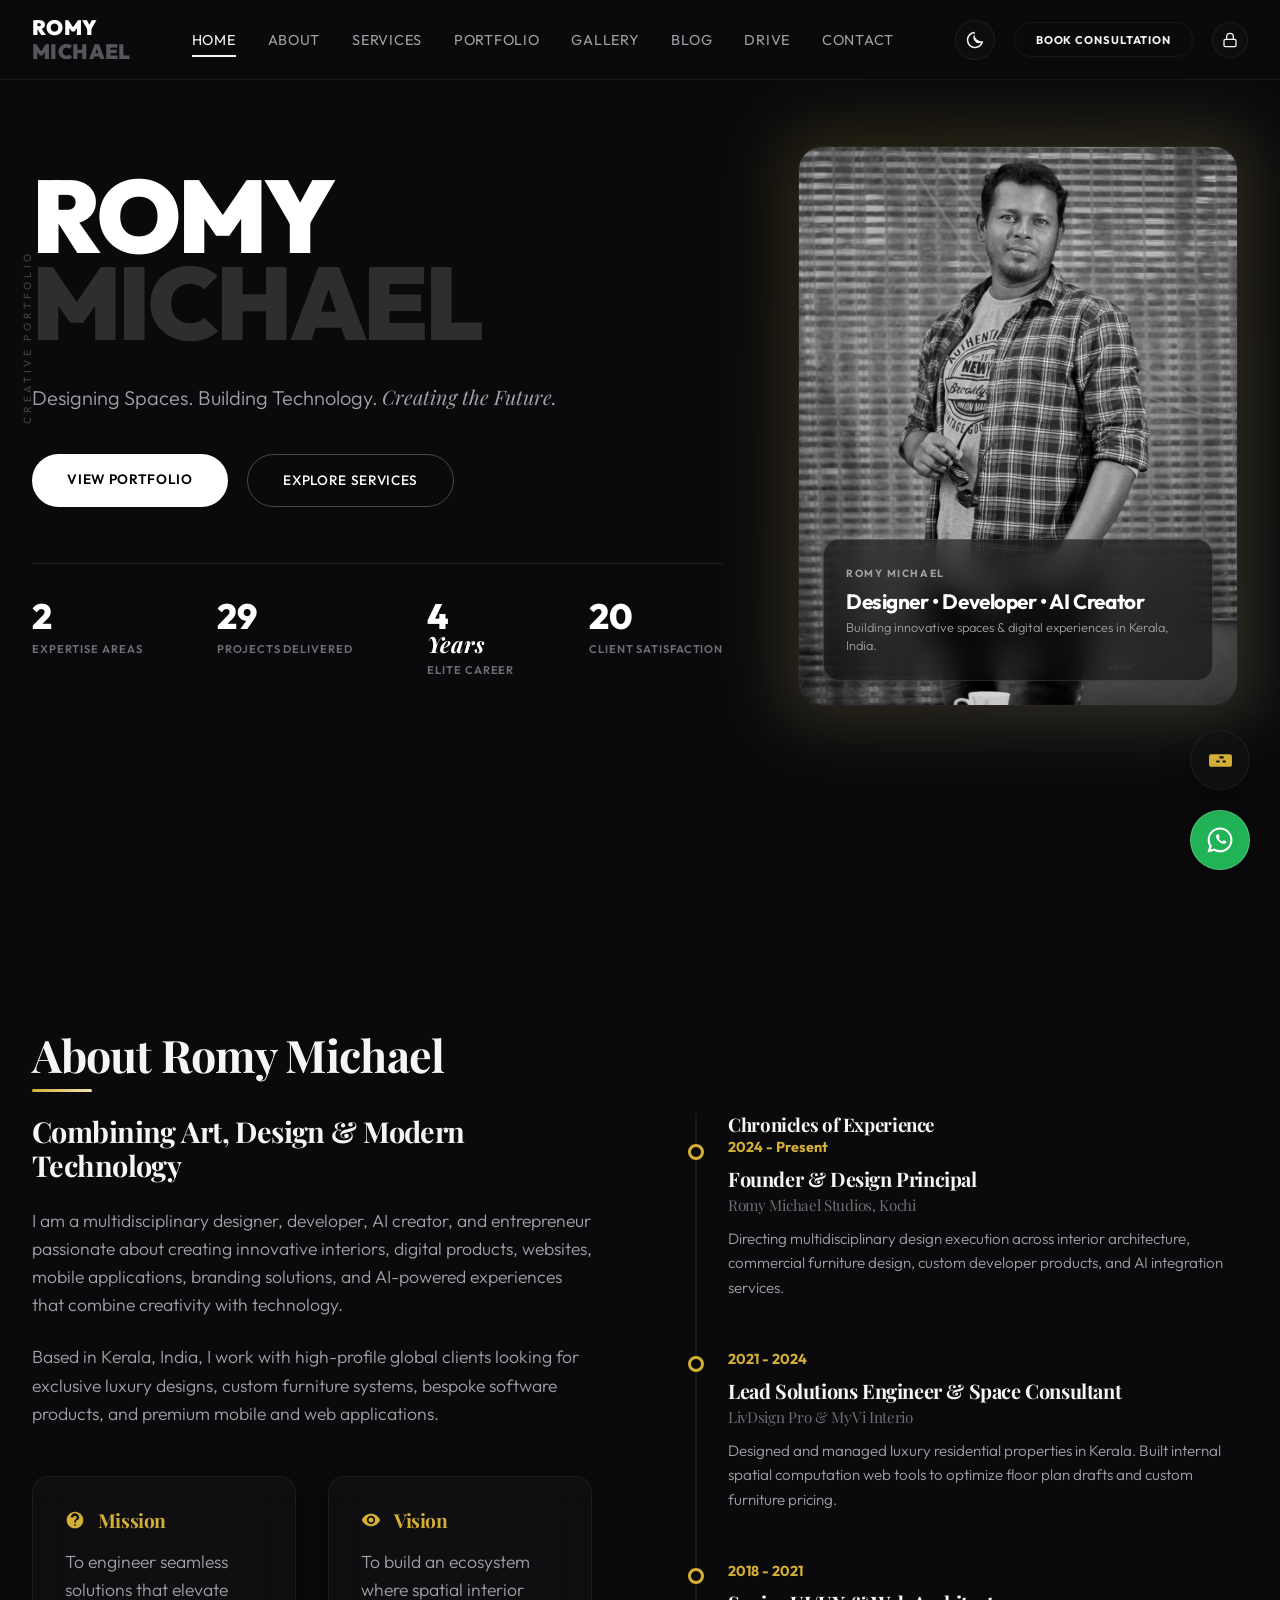
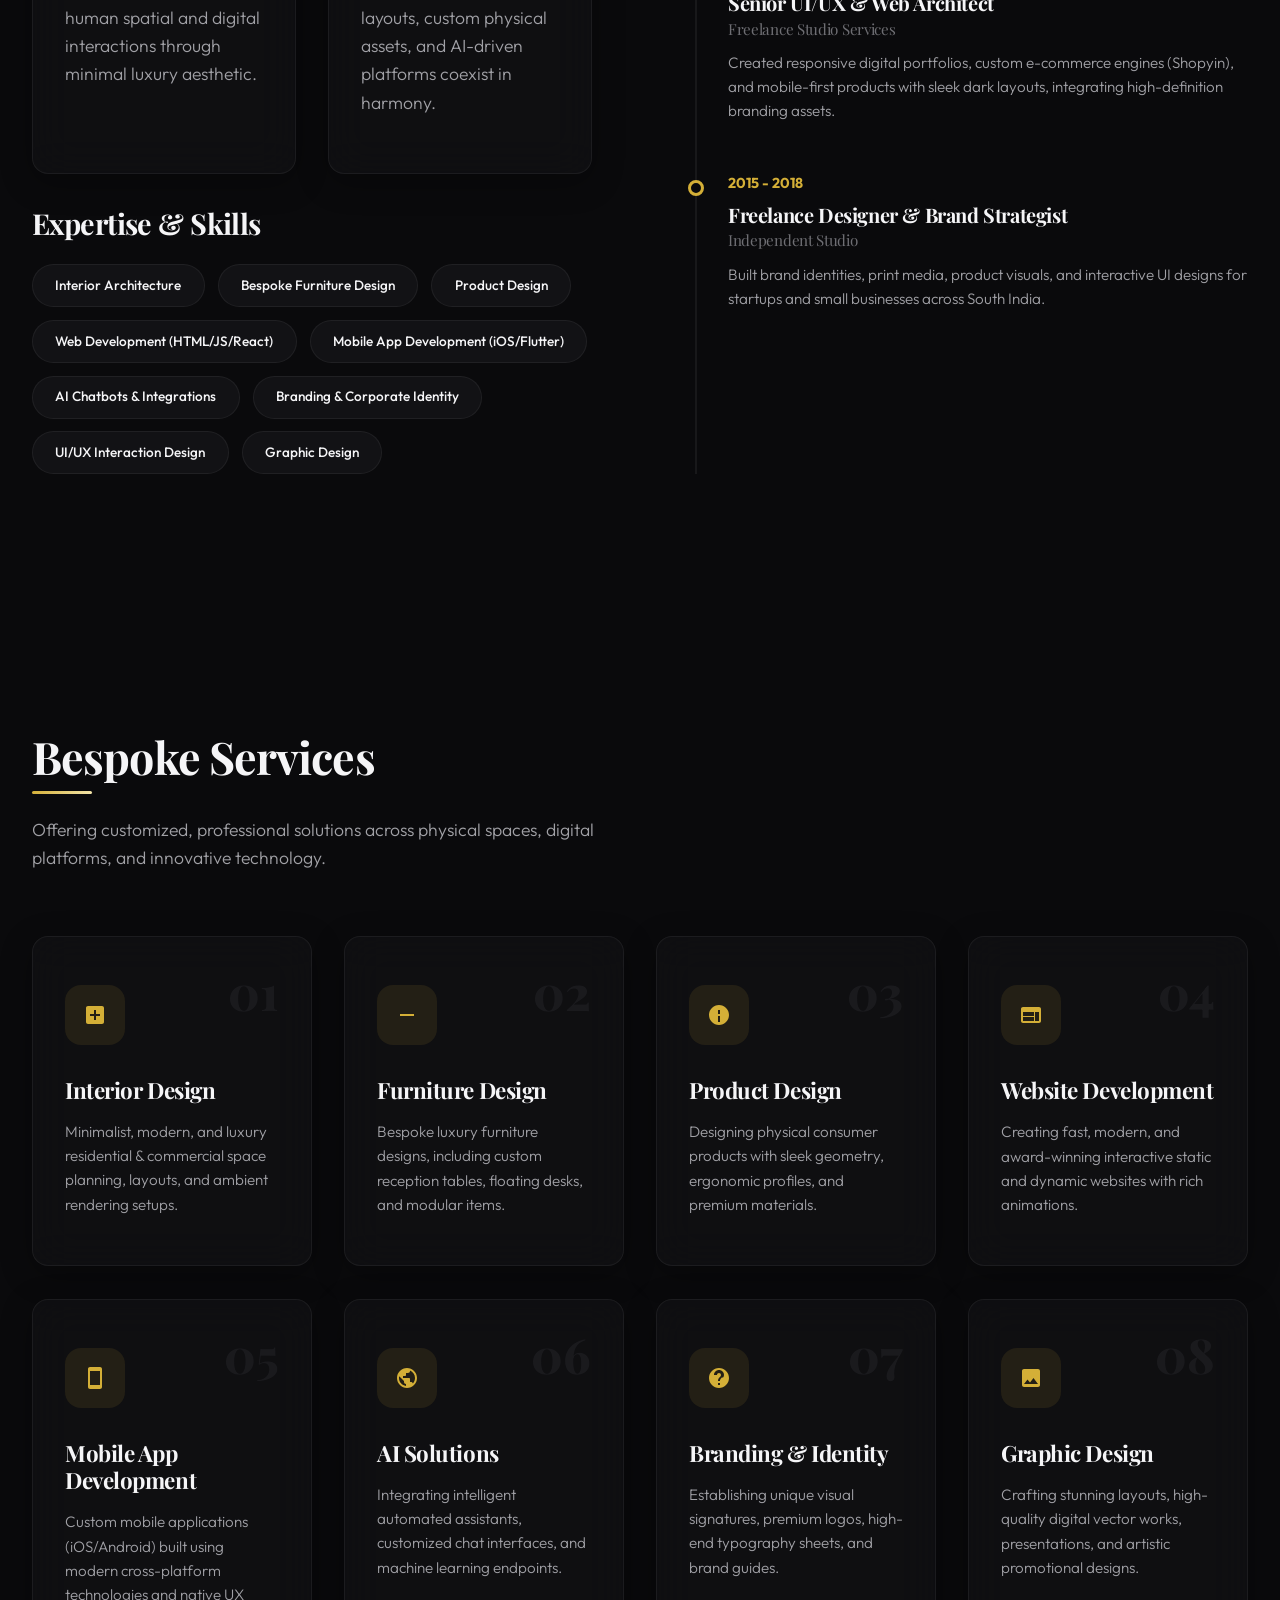
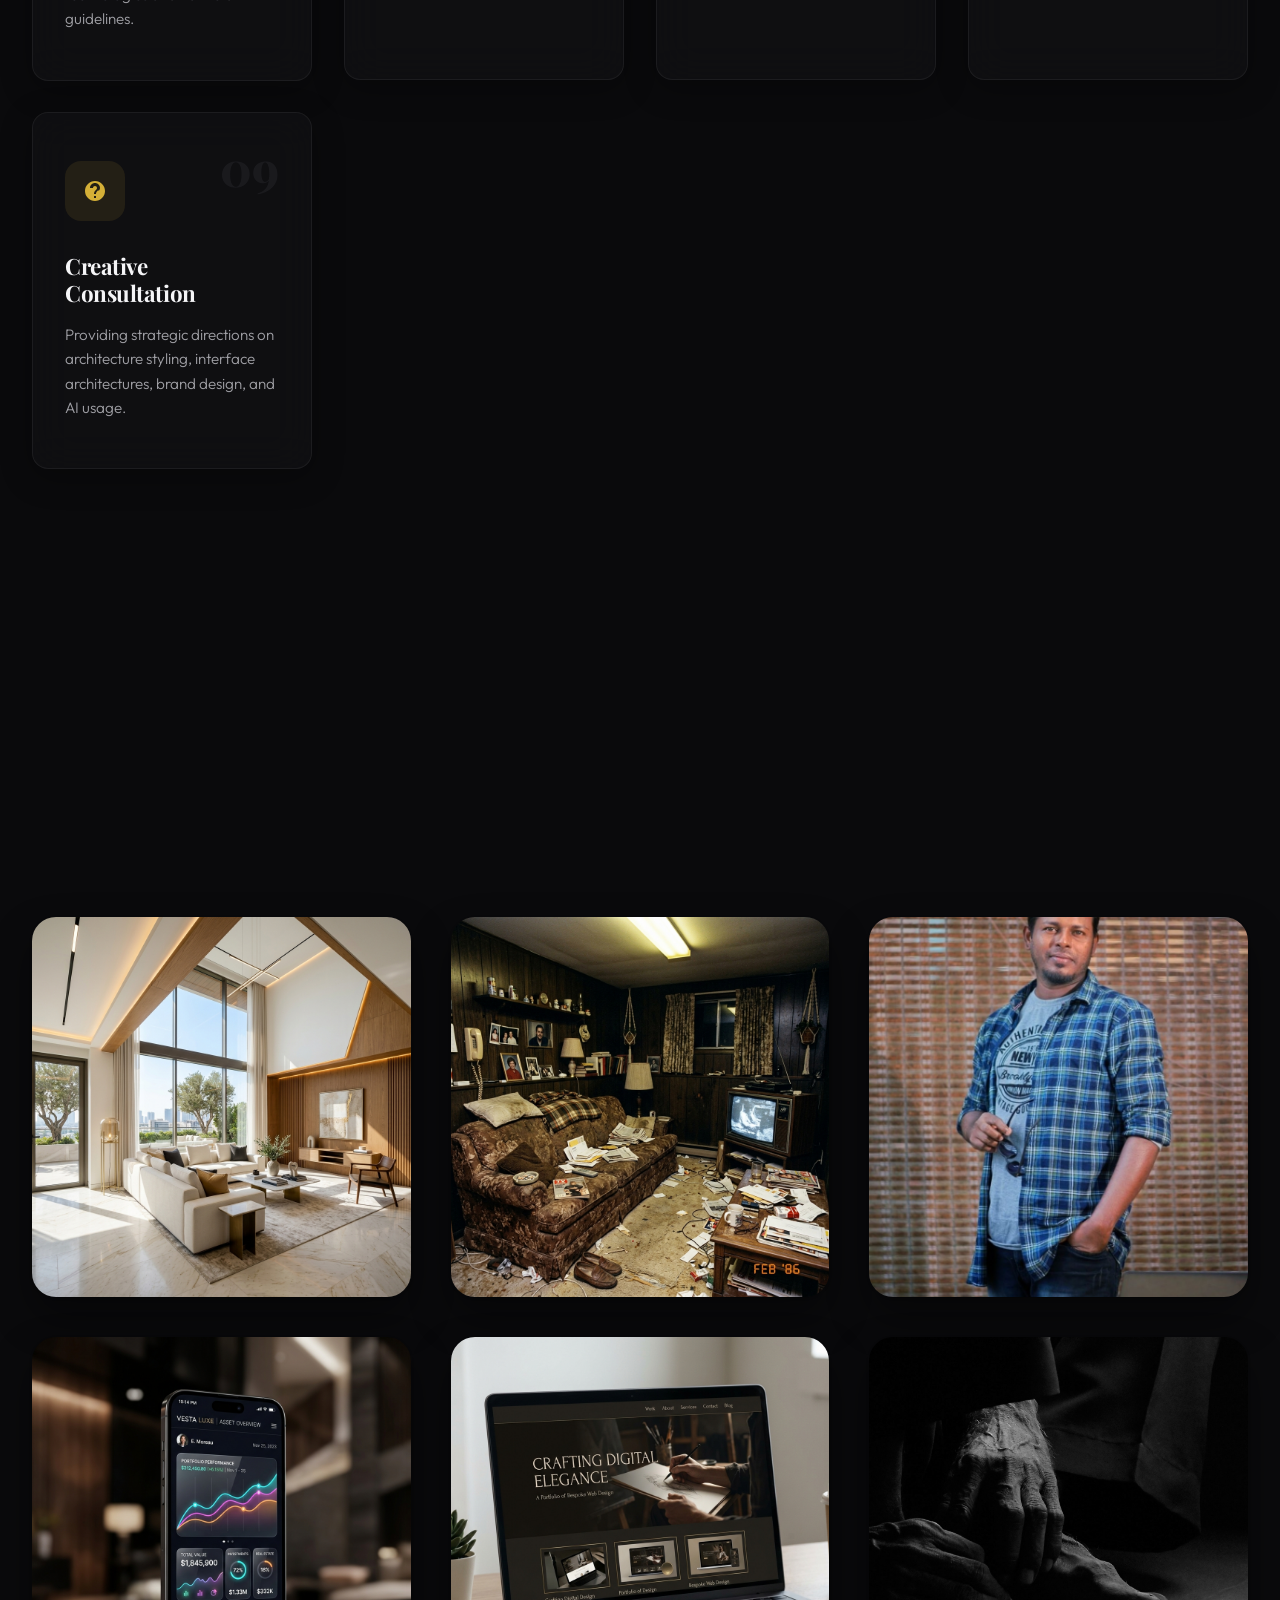
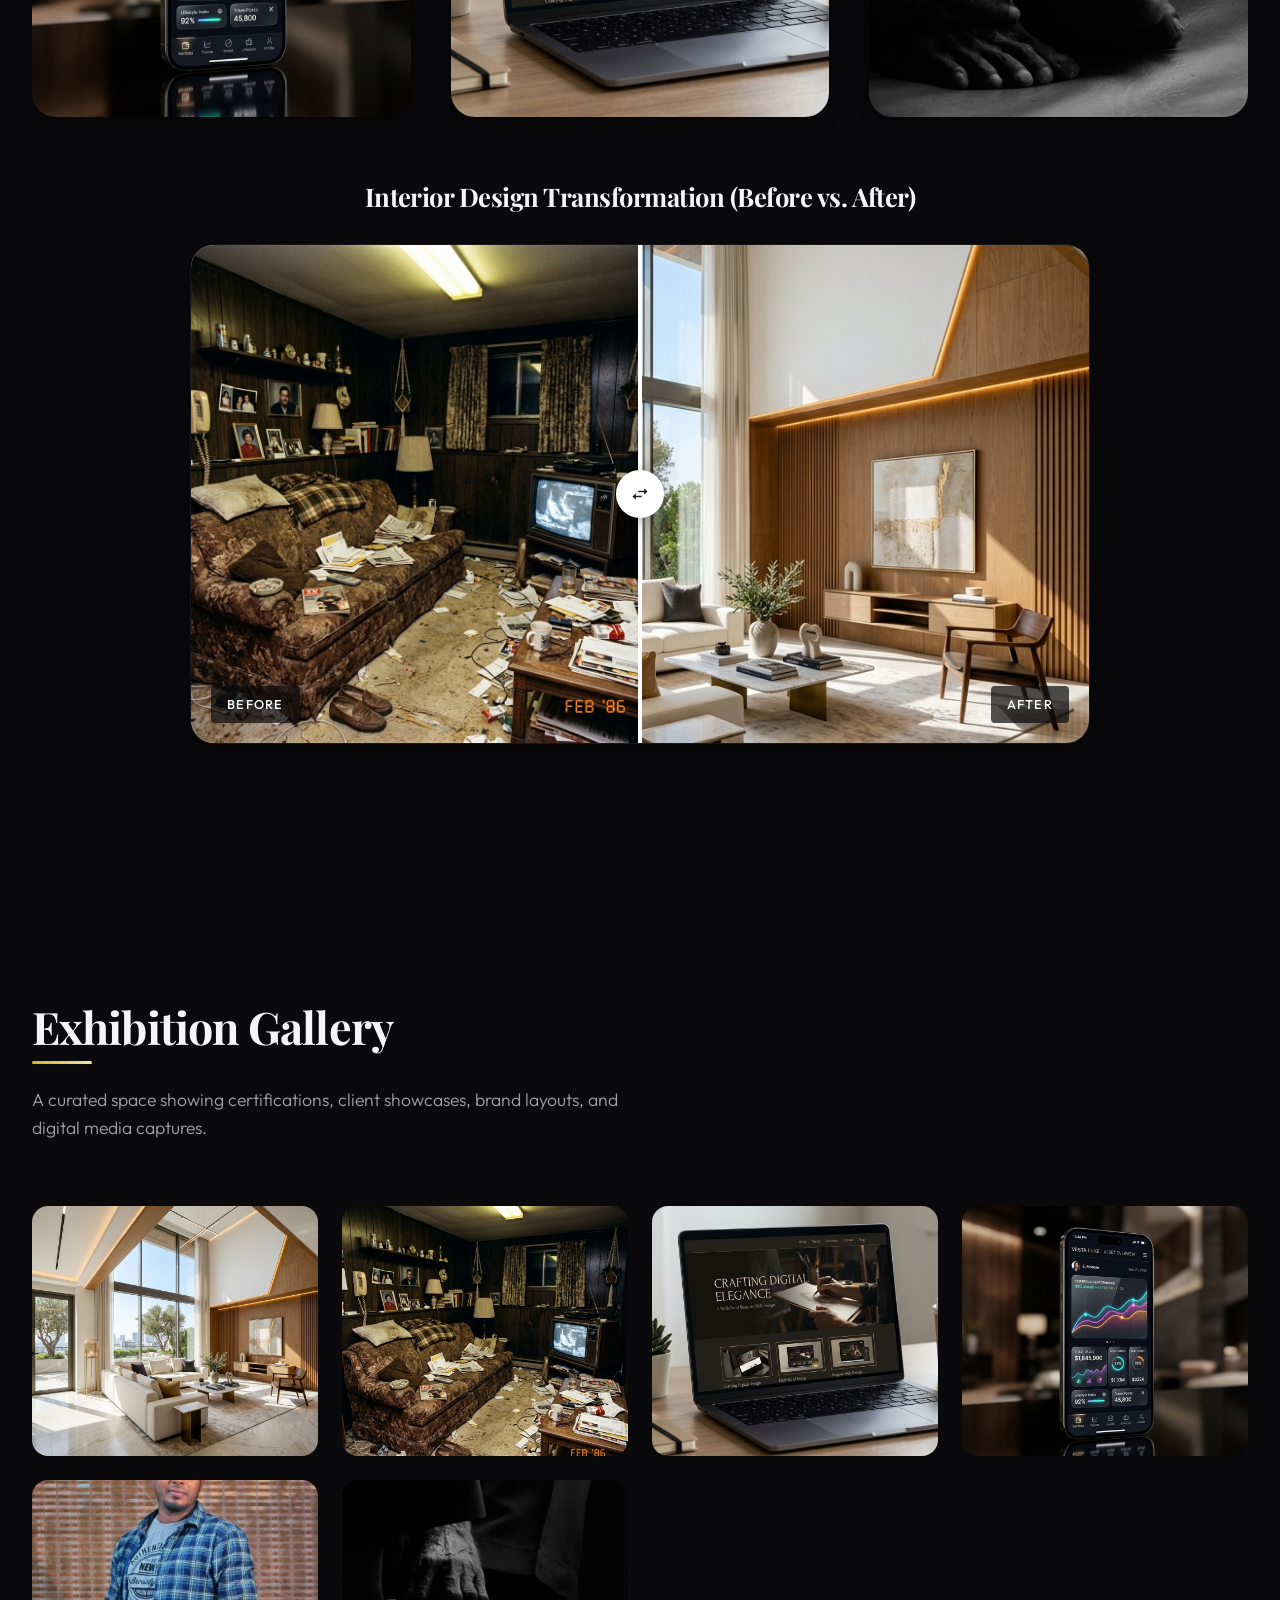
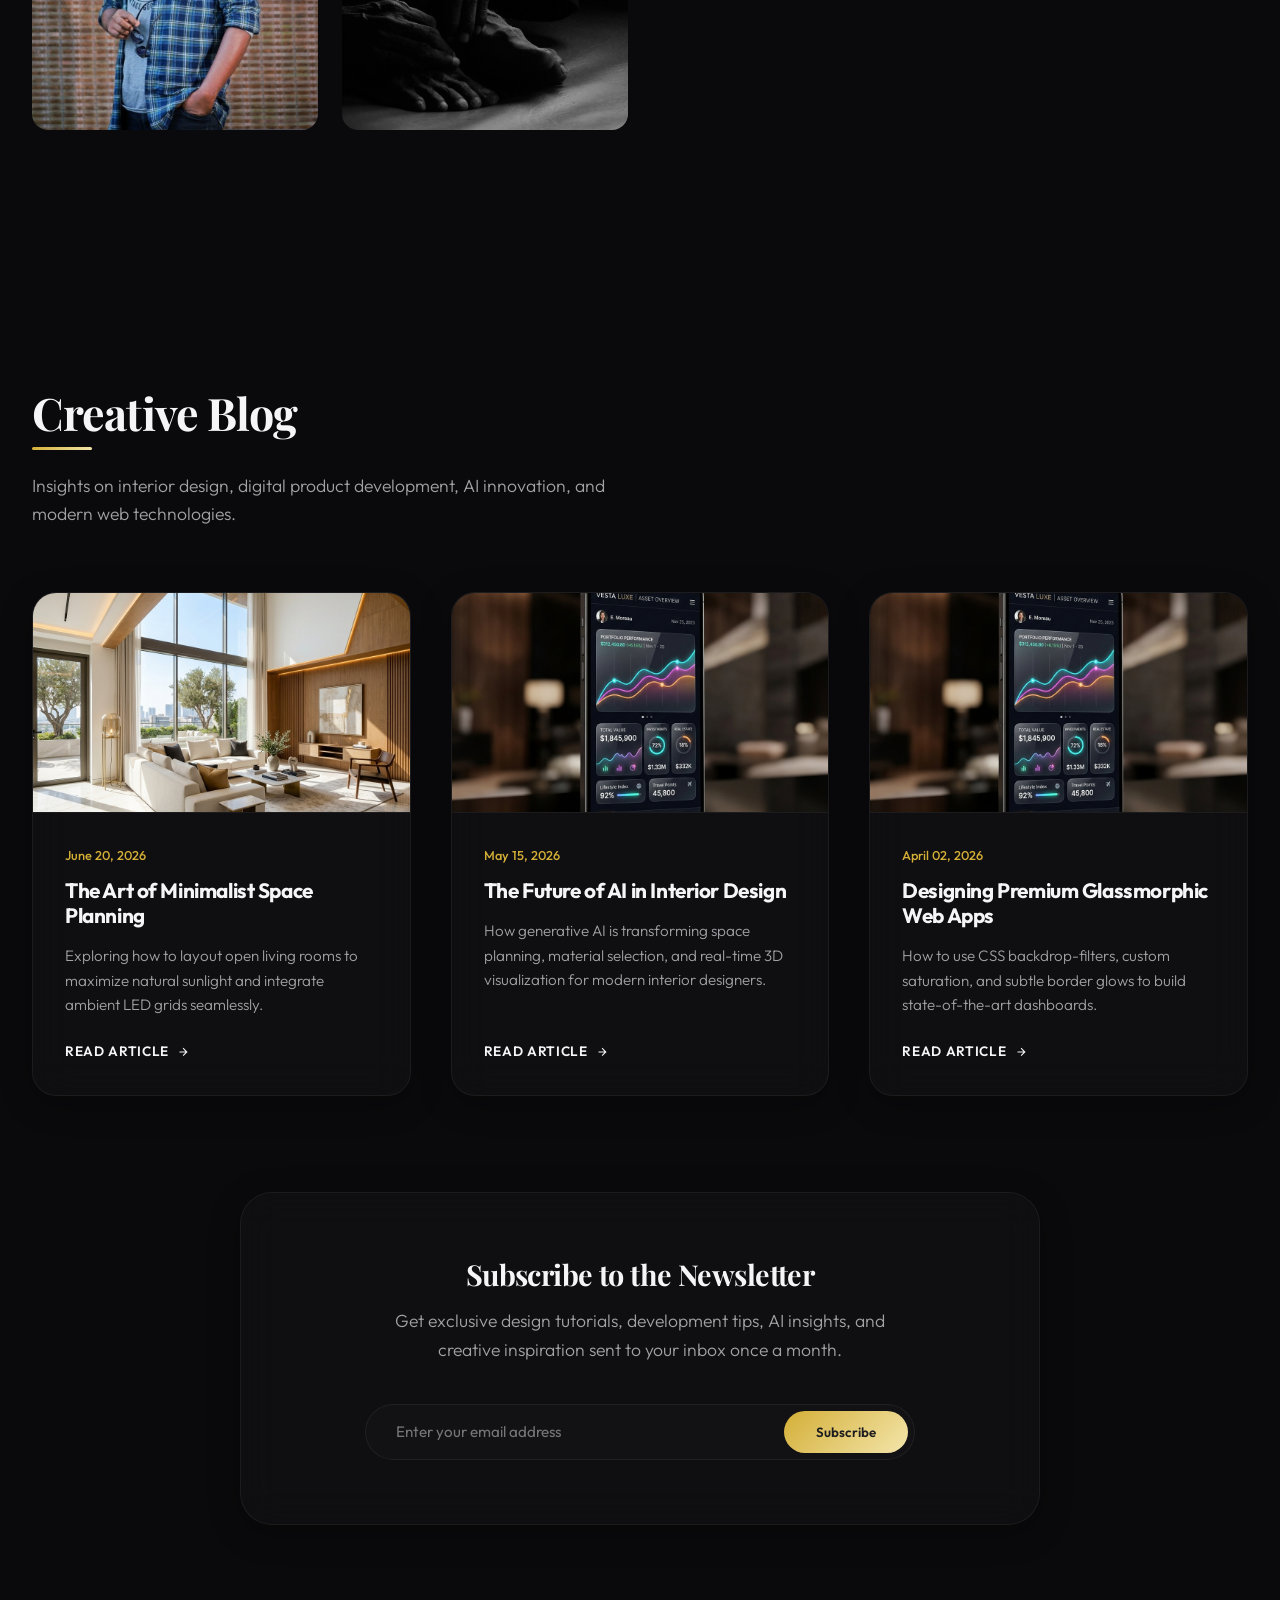
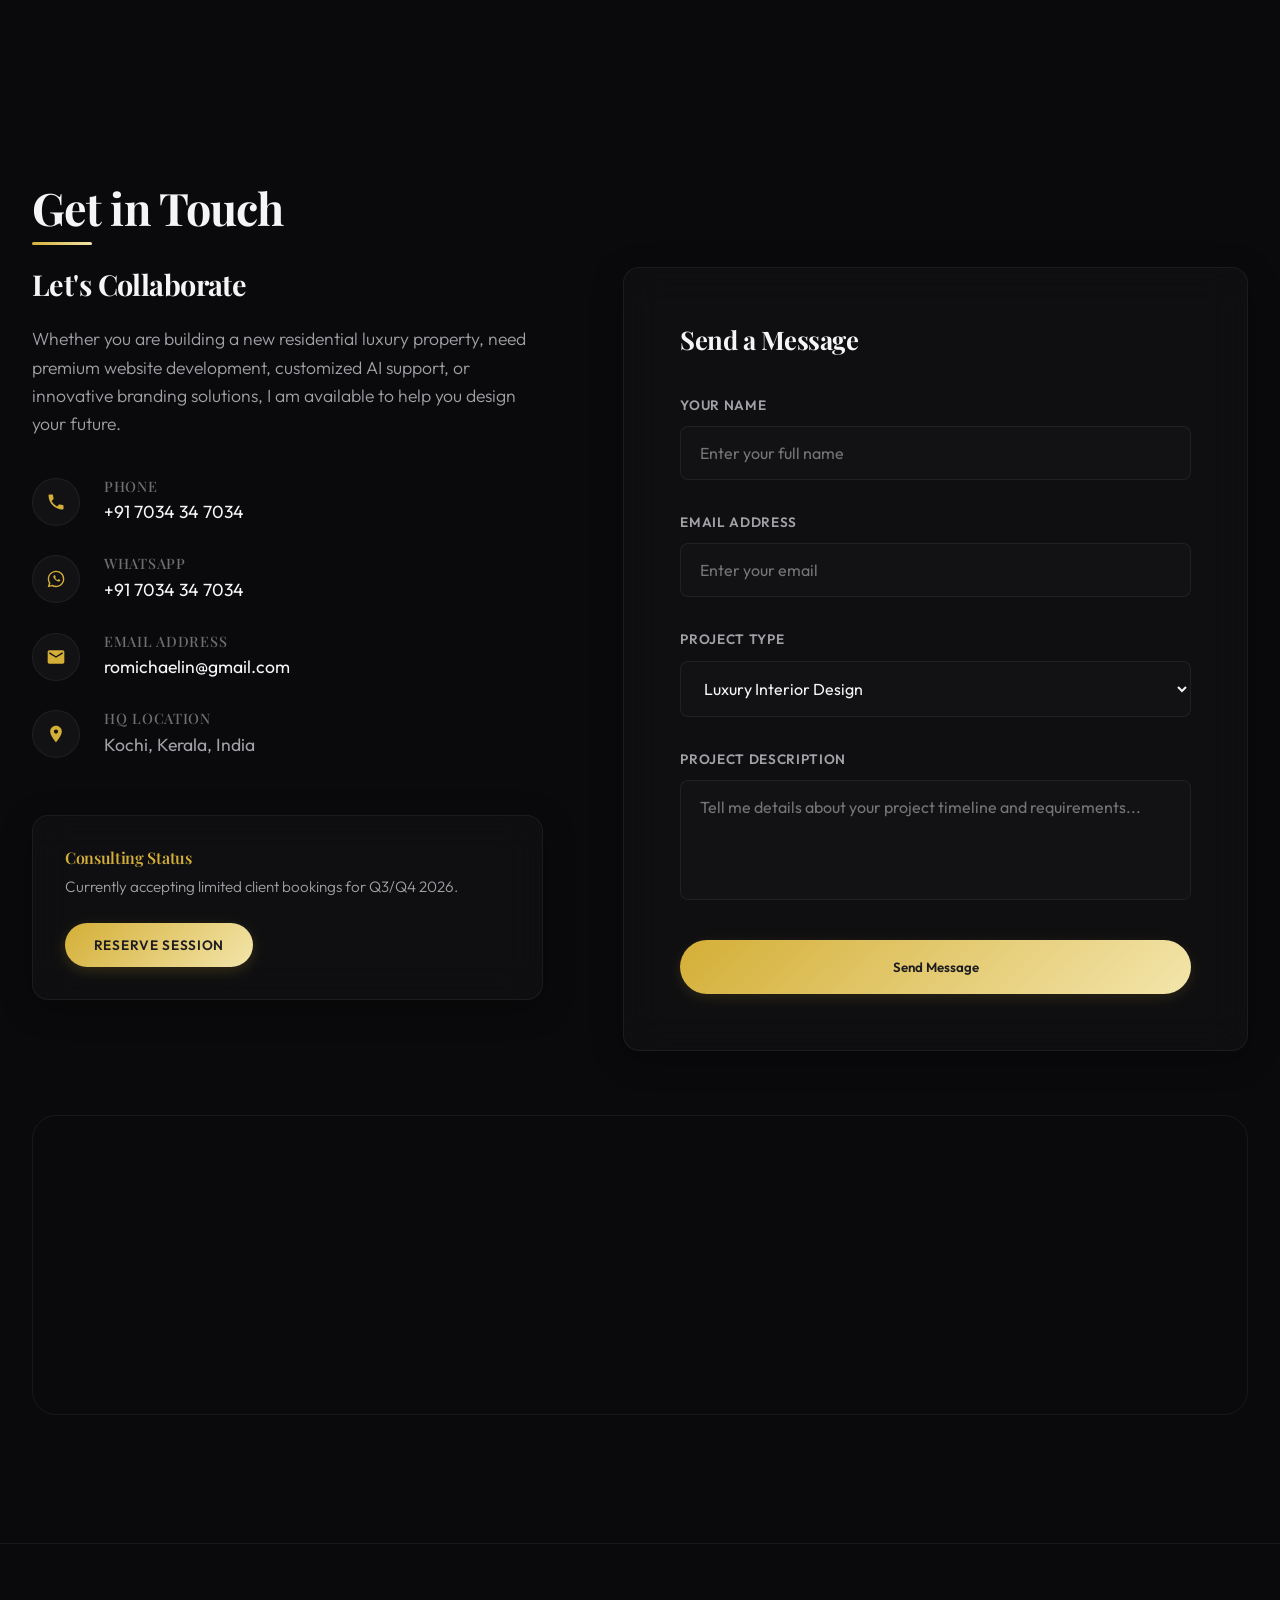
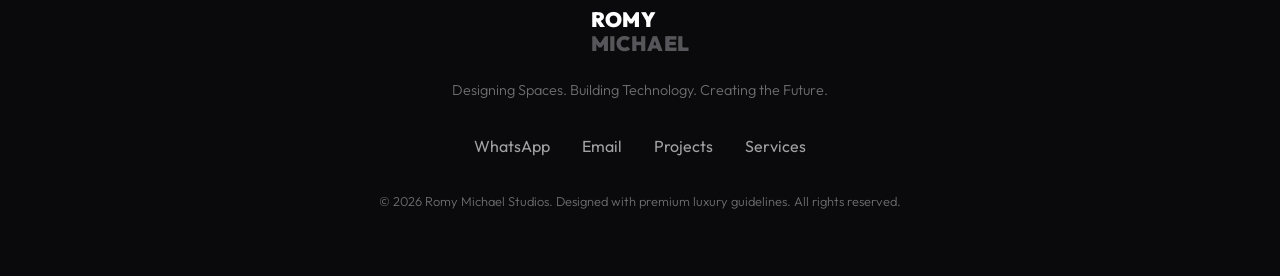
==== commit 3222e55f: "fix: remove remaining photography refs from drive modal and AI chatbot" ====
--- a/index.html
+++ b/index.html
@@ -873,10 +873,10 @@
                 </div>
                 <div class="glass-panel" style="padding: 1.2rem; display: flex; justify-content: space-between; align-items: center;">
                     <div>
-                        <h4 style="font-size: 1rem; font-weight: 600; margin-bottom: 0.2rem;">Astrophotography RAW Archive</h4>
-                        <span style="font-size: 0.75rem; color: var(--text-muted);">RAW Image Pack &bull; 1.2 GB</span>
-                    </div>
-                    <button class="btn-nav-consultation download-btn" data-file="Astrophotography RAW Archive">Download</button>
+                        <h4 style="font-size: 1rem; font-weight: 600; margin-bottom: 0.2rem;">AI & Design Resources Pack</h4>
+                        <span style="font-size: 0.75rem; color: var(--text-muted);">PDF / ZIP Archive &bull; 85 MB</span>
+                    </div>
+                    <button class="btn-nav-consultation download-btn" data-file="AI & Design Resources Pack">Download</button>
                 </div>
             </div>
         </div>
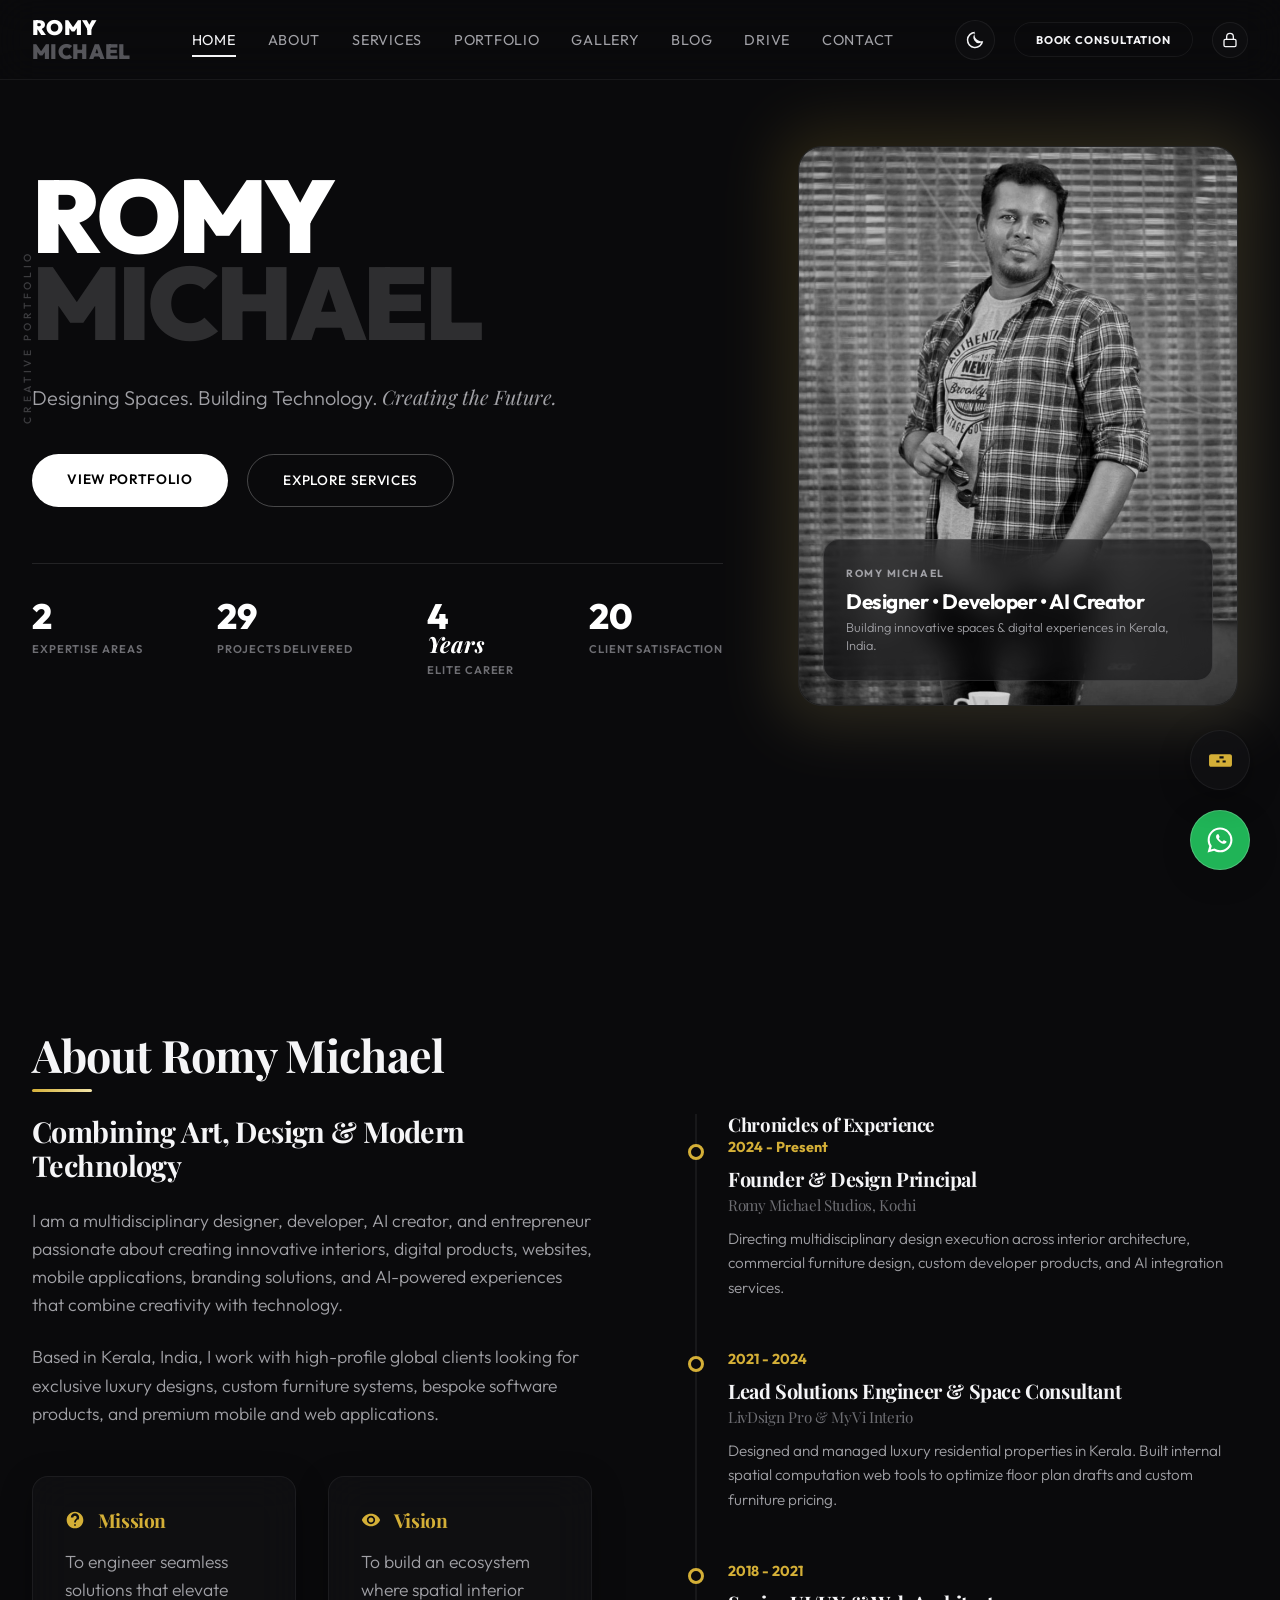
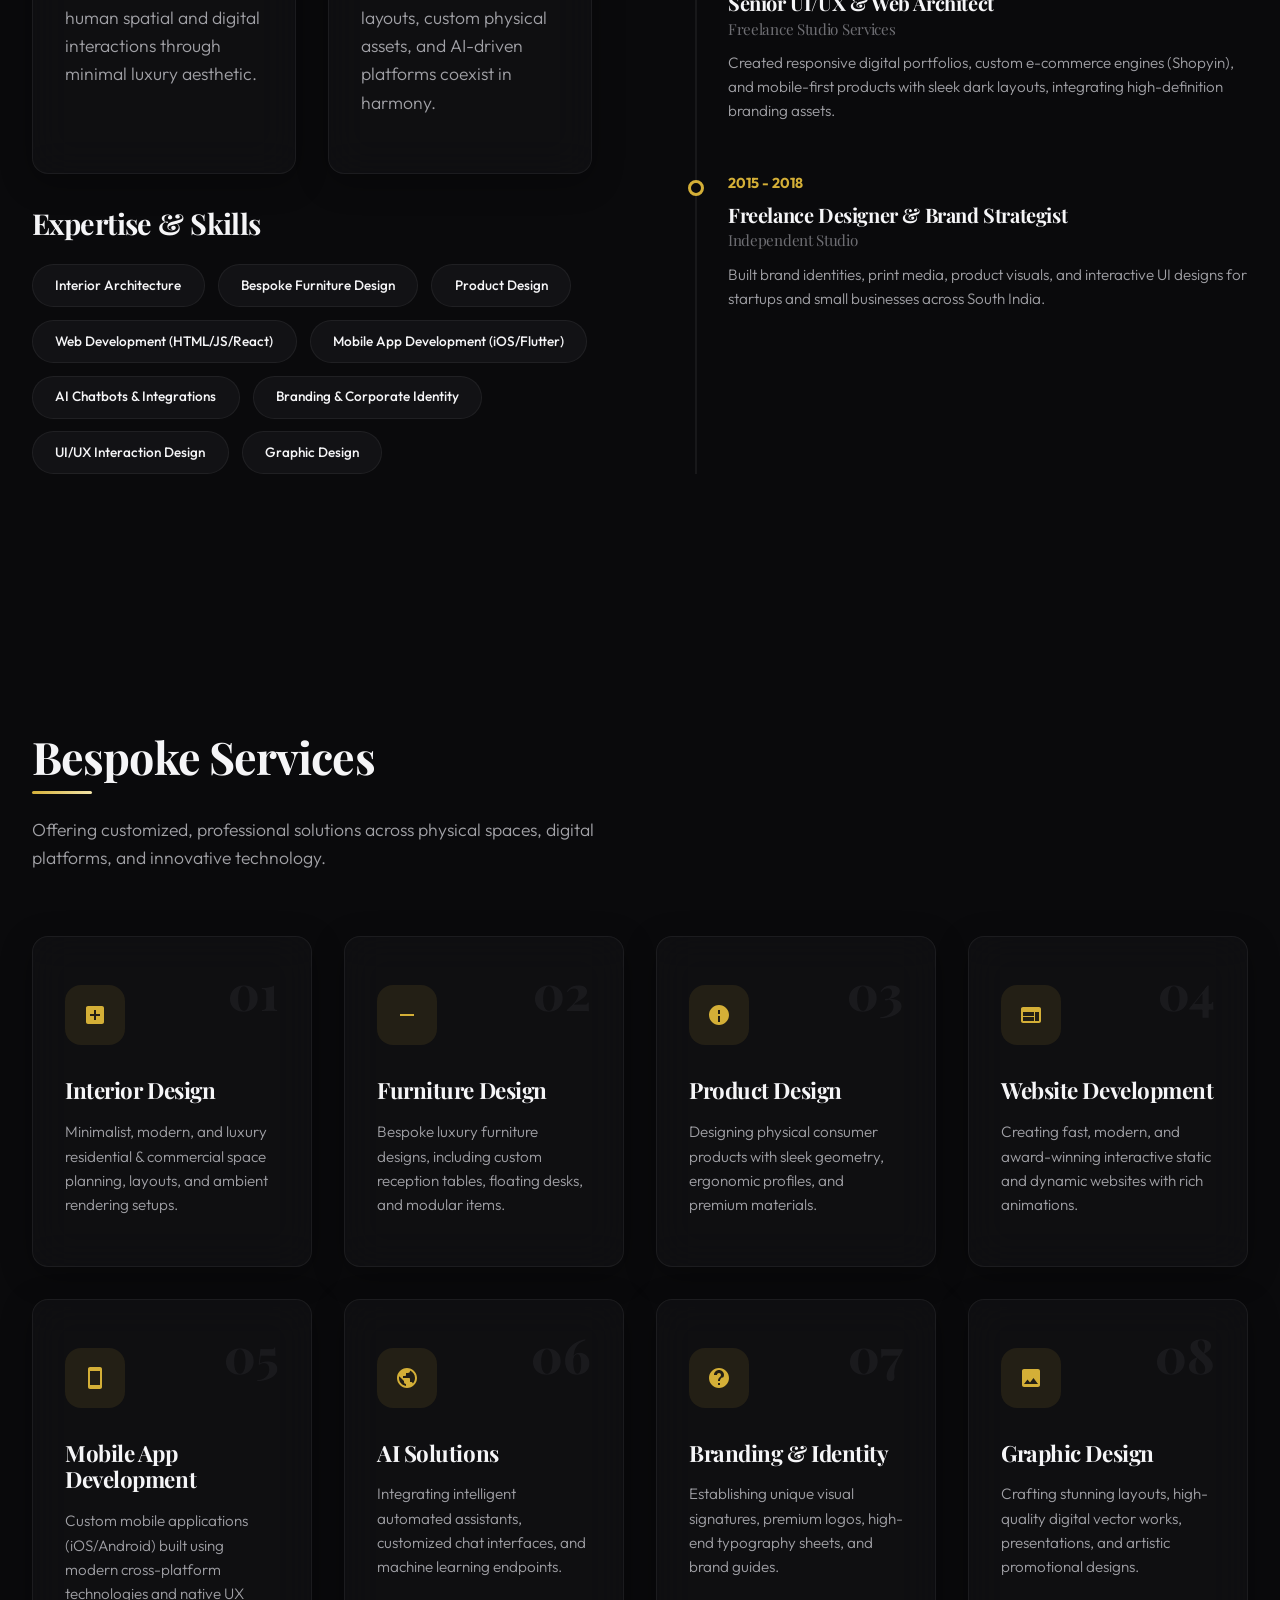
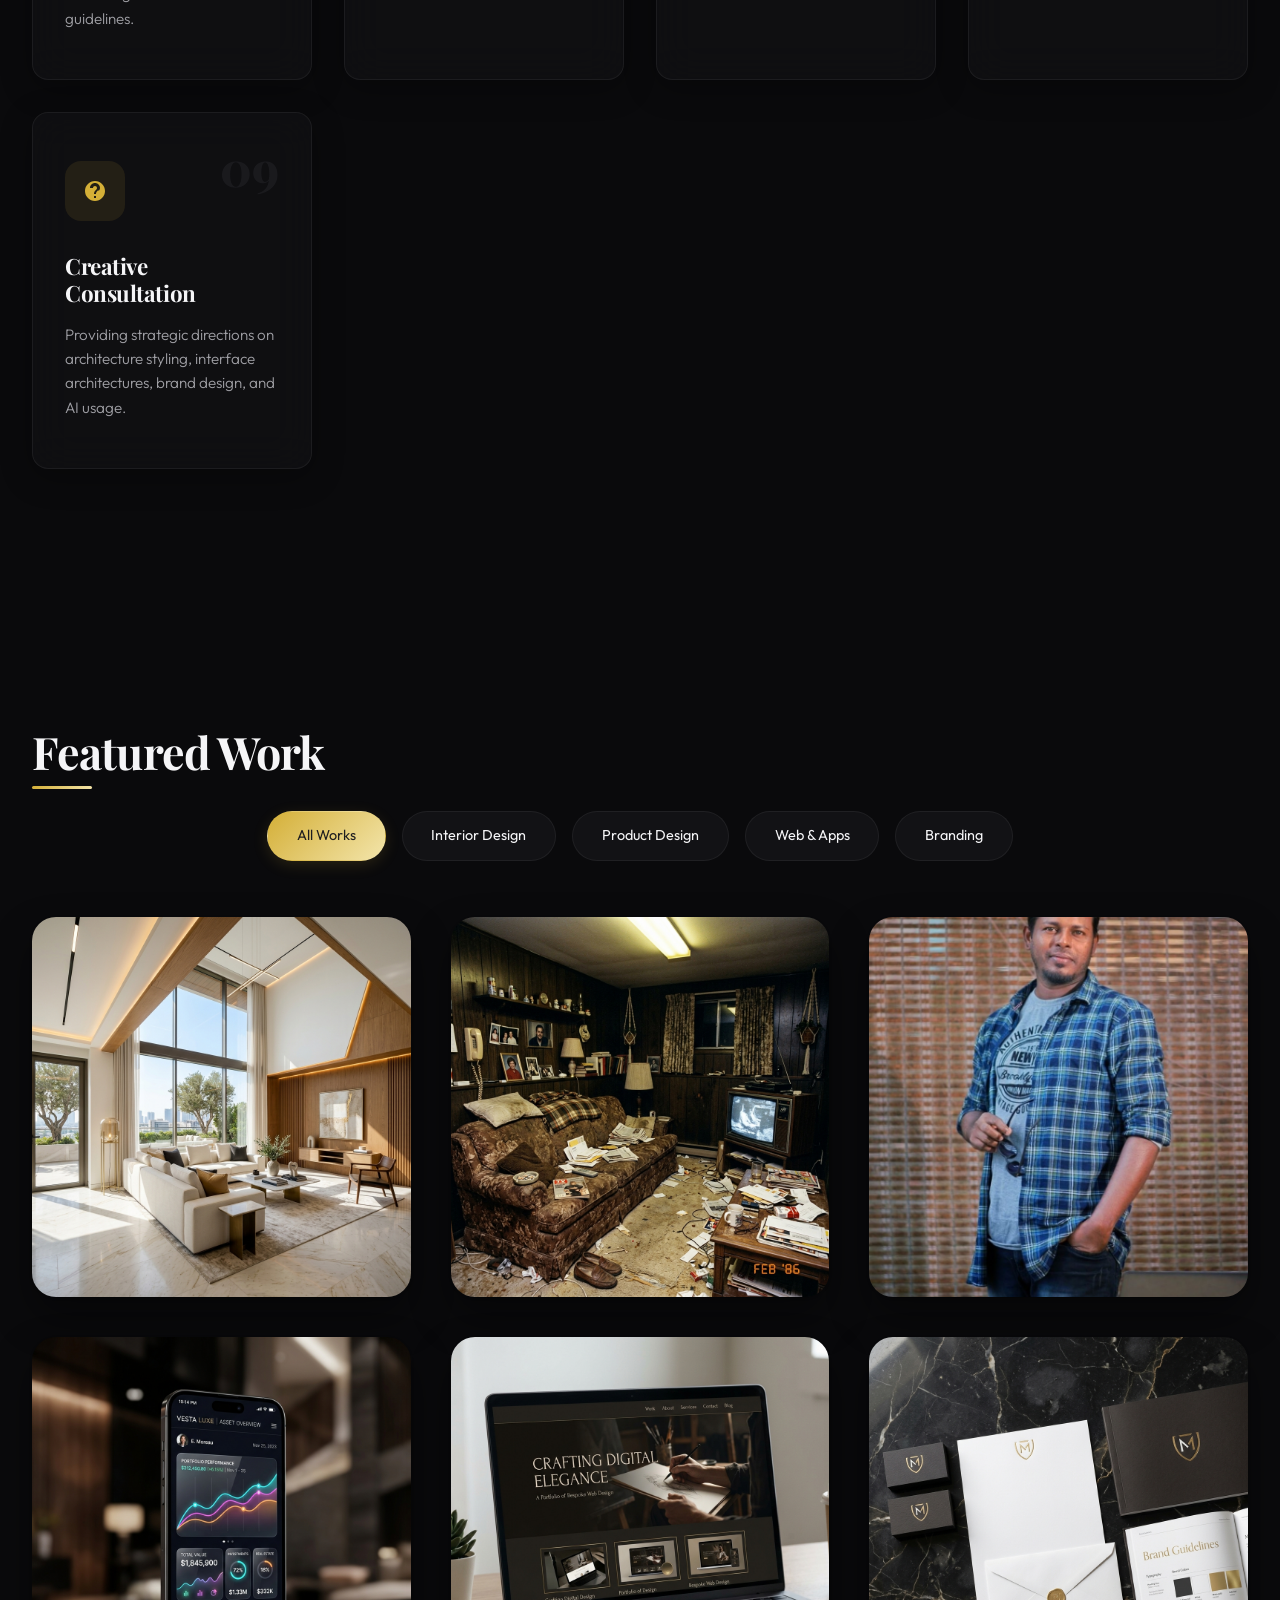
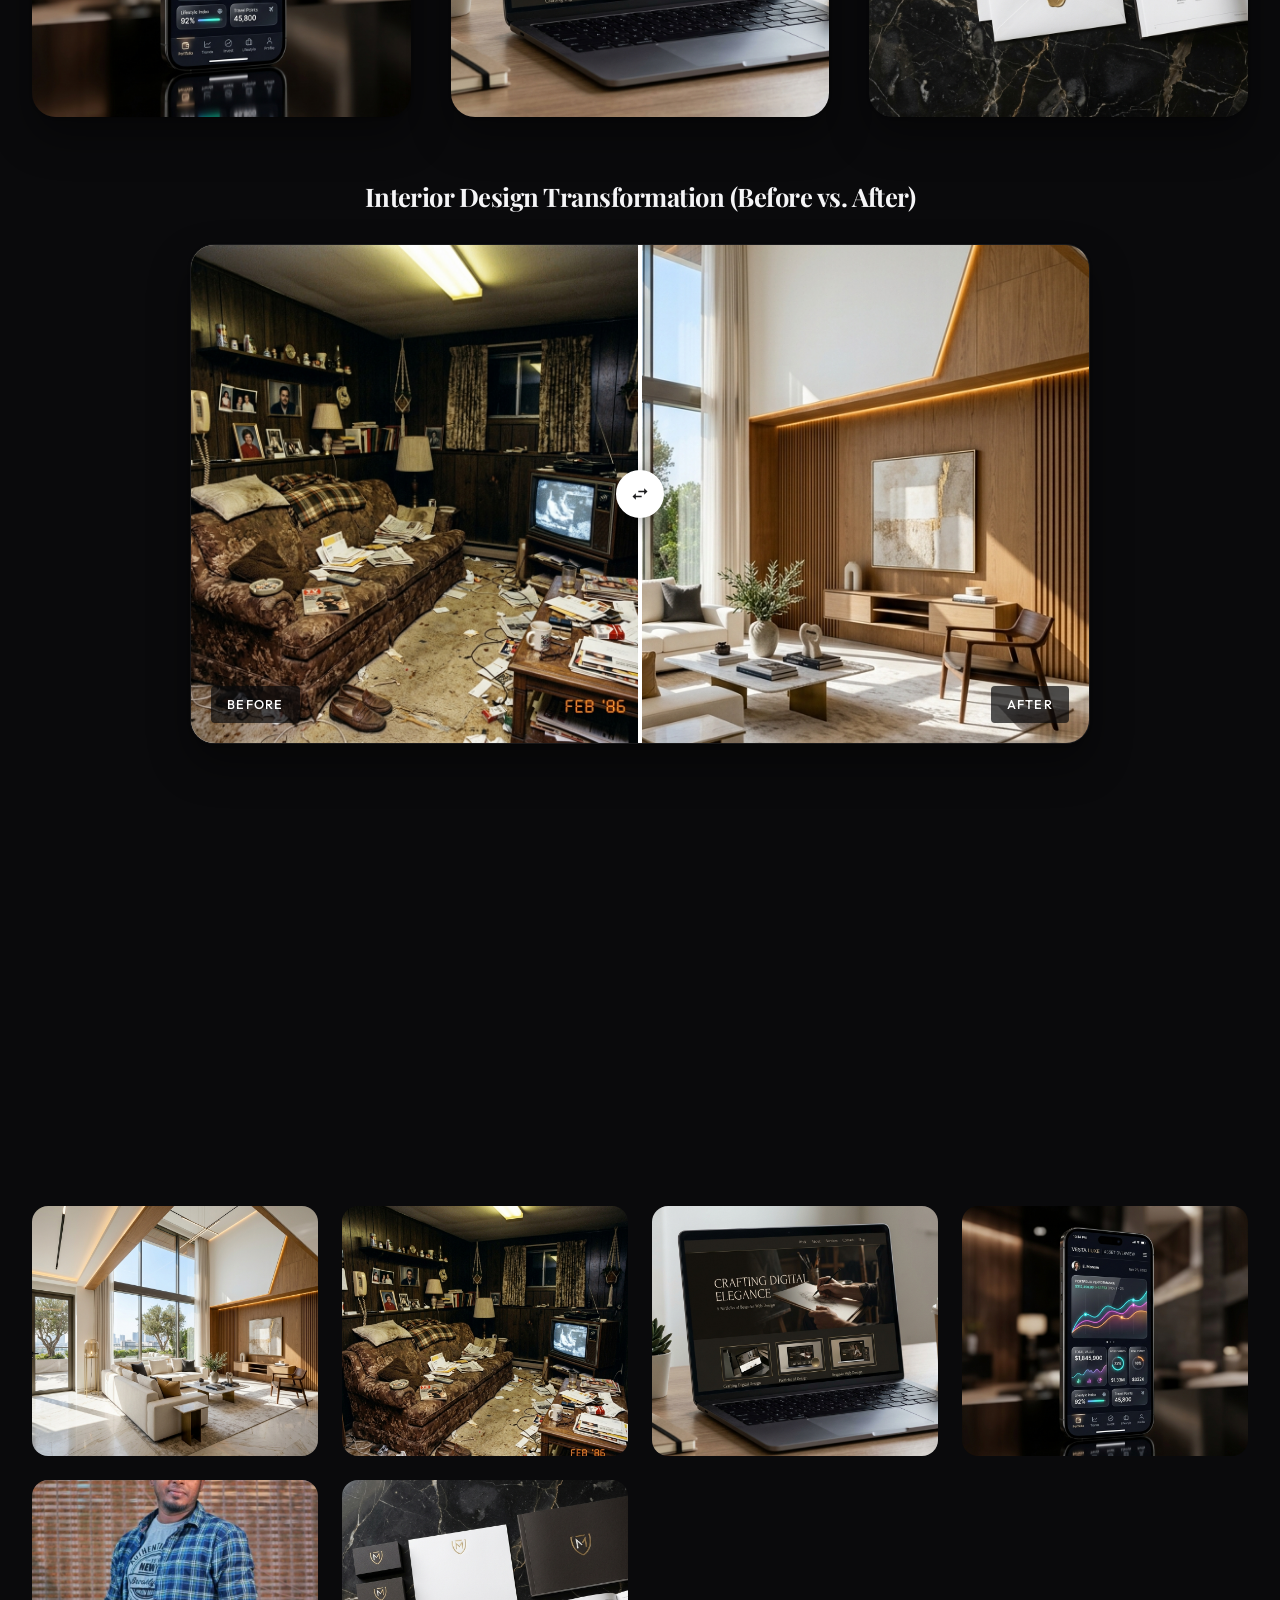
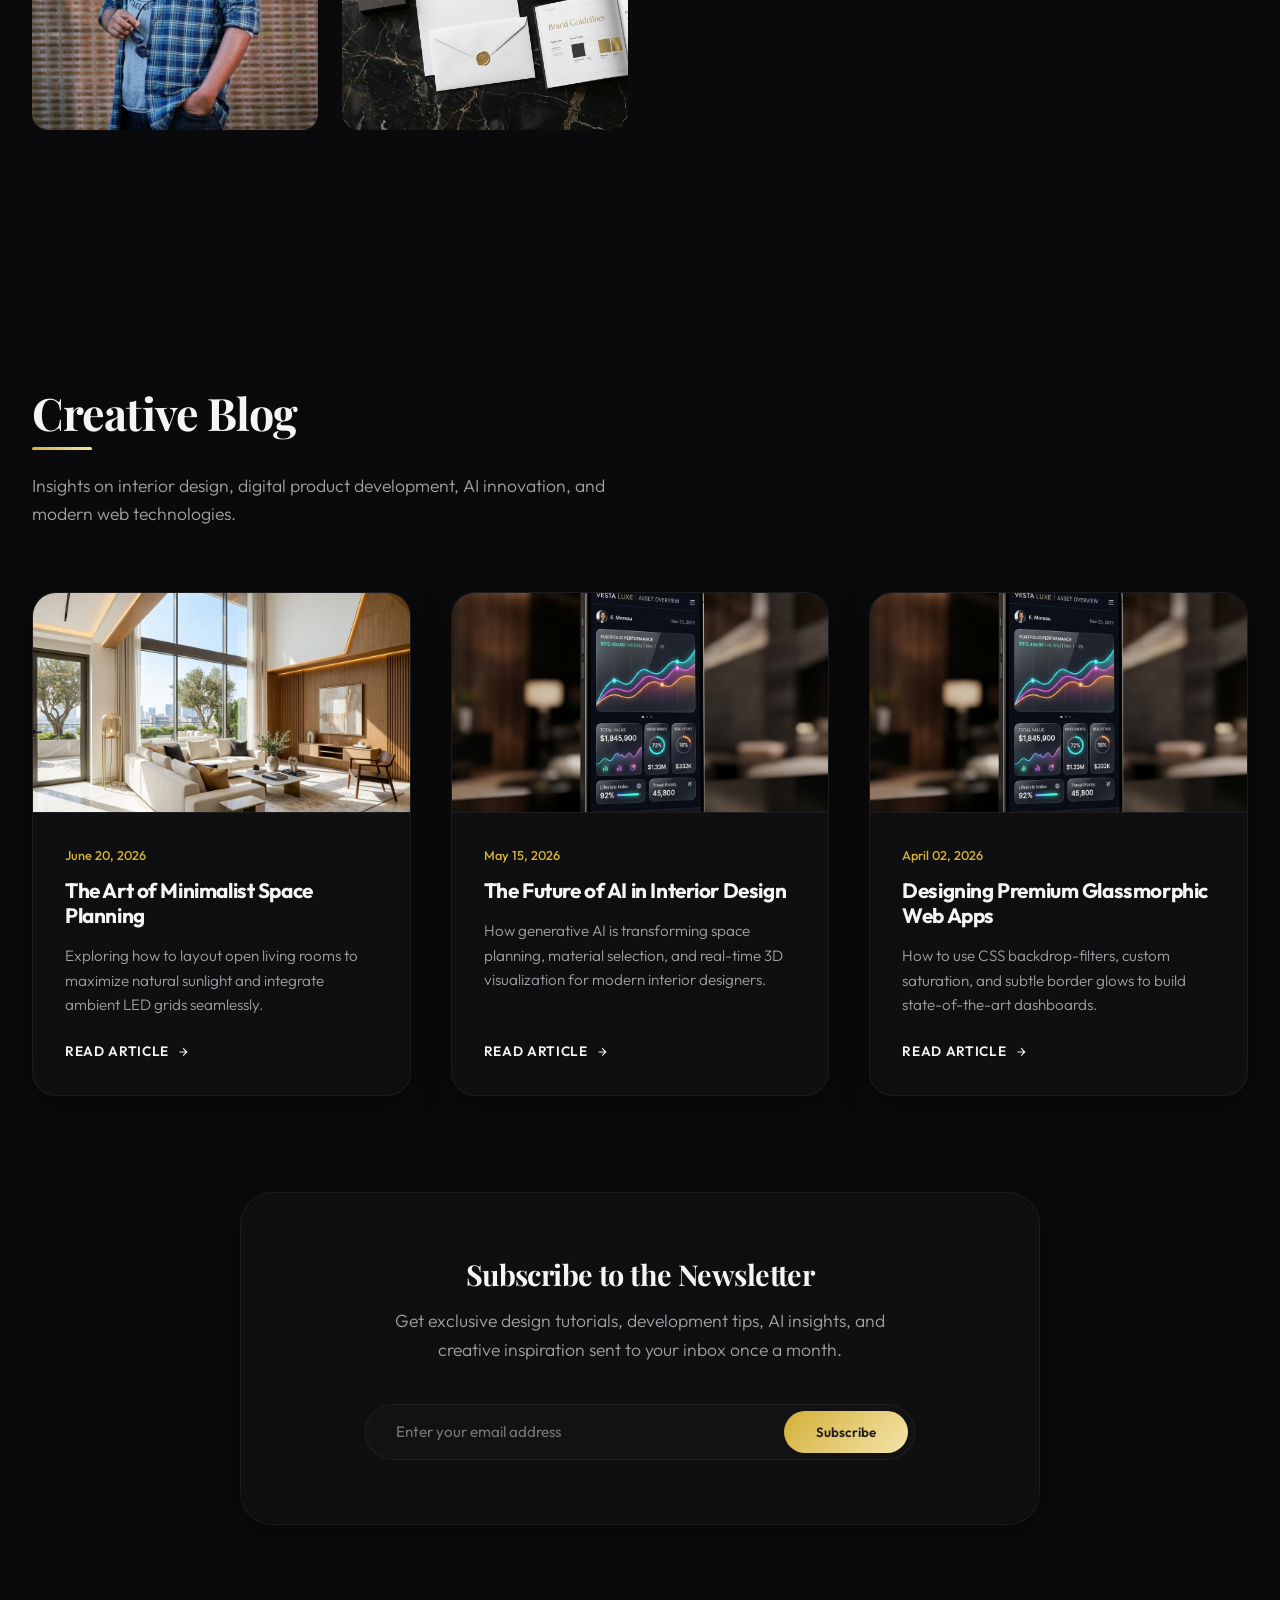
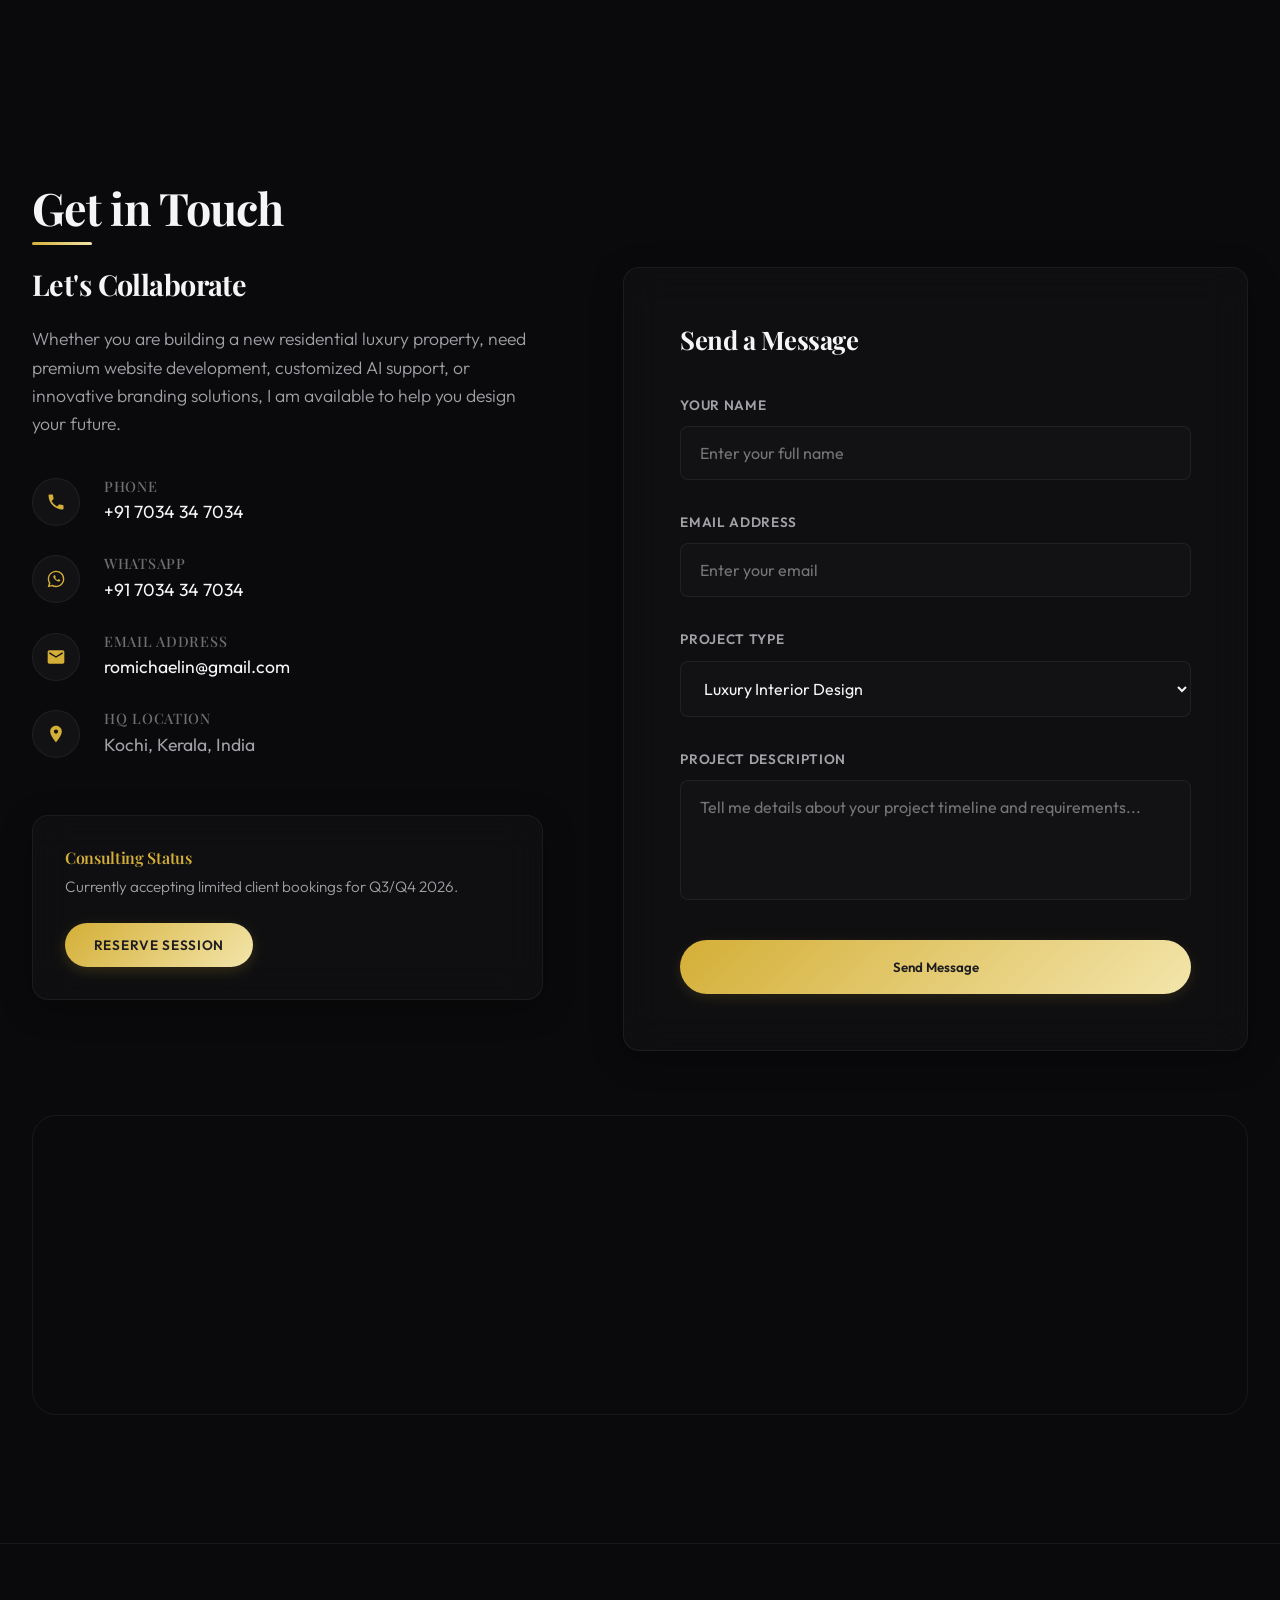
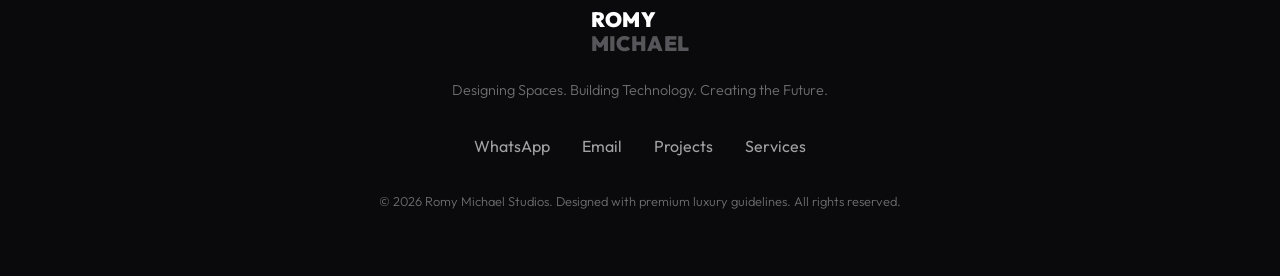
==== commit 66d53352: "feat: replace brand identity placeholder with AI-generated branding mockup image" ====
--- a/index.html
+++ b/index.html
@@ -438,7 +438,7 @@
 
                     <!-- Branding -->
                     <div class="portfolio-item mix branding">
-                        <img src="assets/images/portrait_bw.jpg" alt="Romy Michael Brand Identity">
+                        <img src="assets/images/brand_identity.png" alt="Romy Michael Brand Identity">
                         <div class="portfolio-overlay">
                             <span class="portfolio-category">Branding & Identity</span>
                             <h3>Studio Brand System</h3>
@@ -547,8 +547,8 @@
                     </div>
 
                     <!-- Branding -->
-                    <div class="gallery-card open-lightbox" data-img="assets/images/portrait_bw.jpg" data-title="Brand Identity" data-desc="Studio brand system including logo, typography, color palette and brand guidelines.">
-                        <img src="assets/images/portrait_bw.jpg" alt="Branding Project">
+                    <div class="gallery-card open-lightbox" data-img="assets/images/brand_identity.png" data-title="Brand Identity" data-desc="Studio brand system including logo, typography, color palette and brand guidelines.">
+                        <img src="assets/images/brand_identity.png" alt="Branding Project">
                         <div class="gallery-card-overlay">
                             <div class="gallery-card-info">
                                 <h4>Branding & Identity</h4>
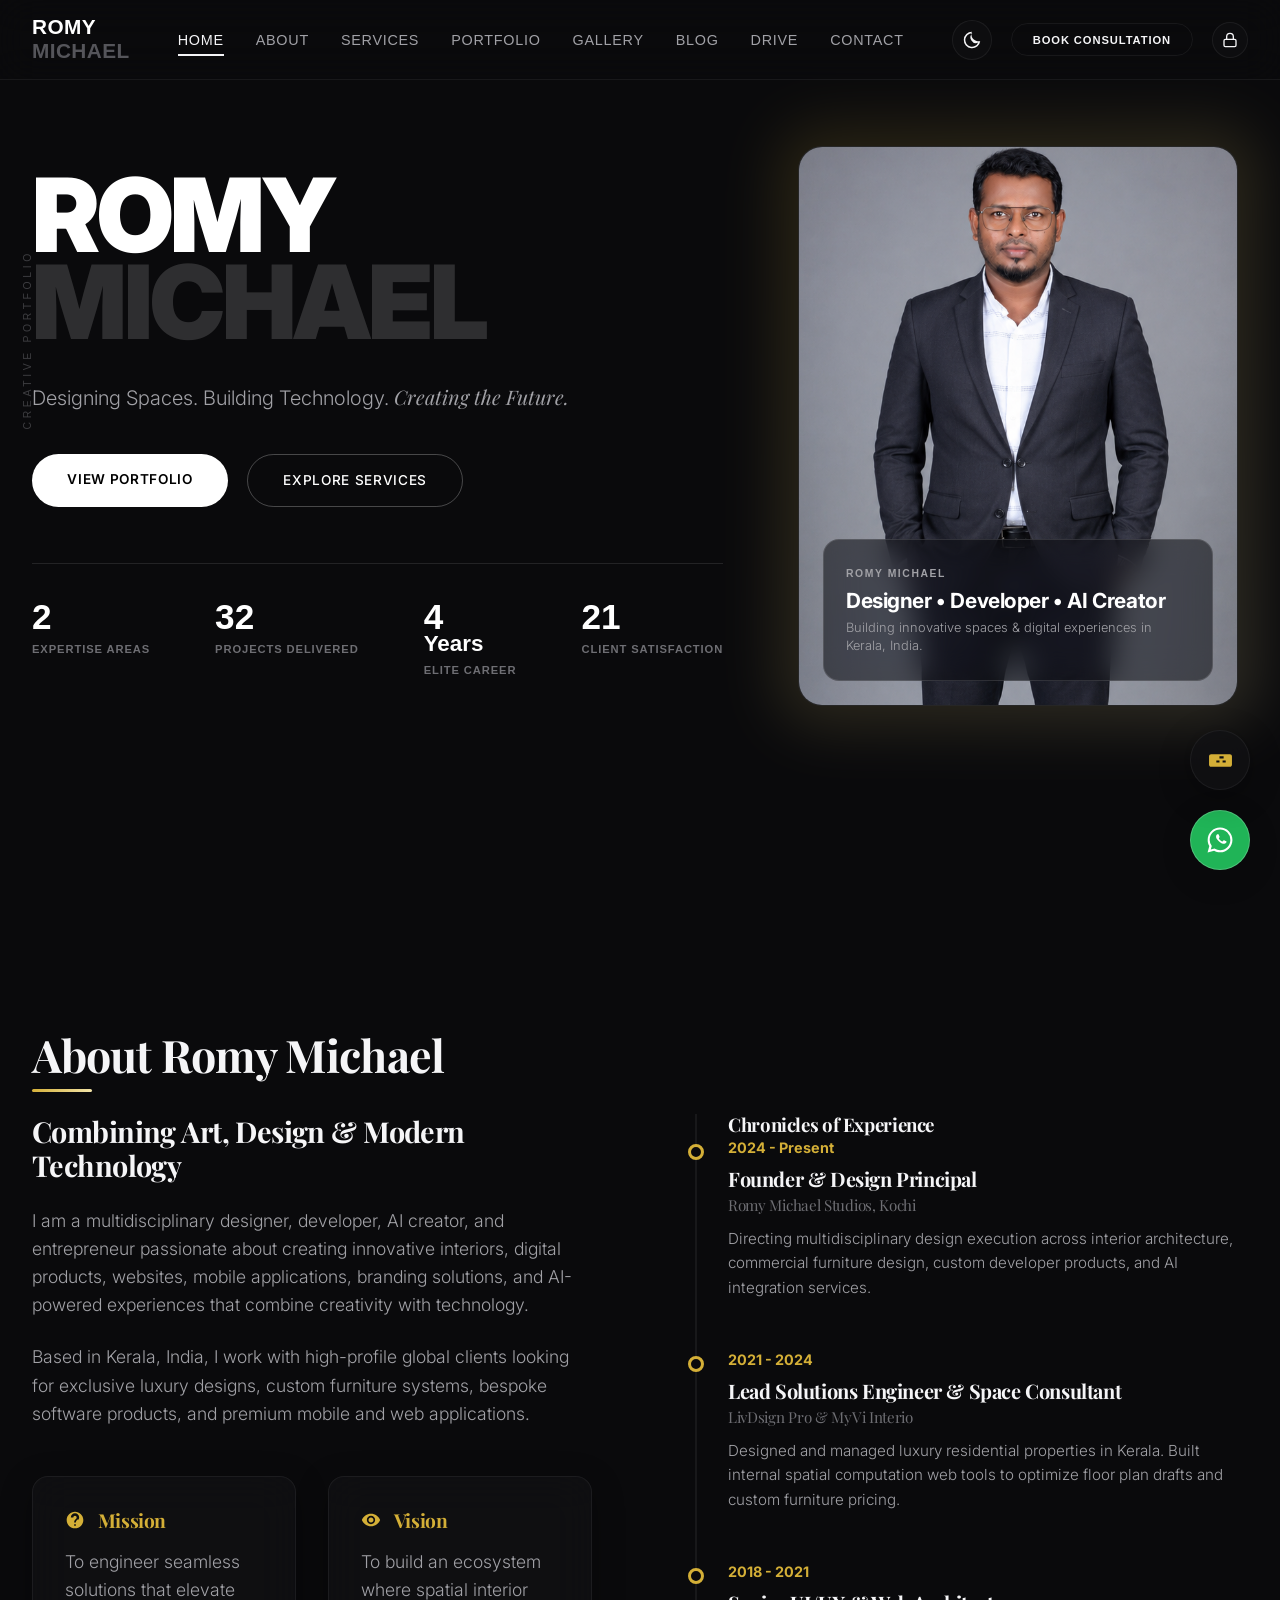
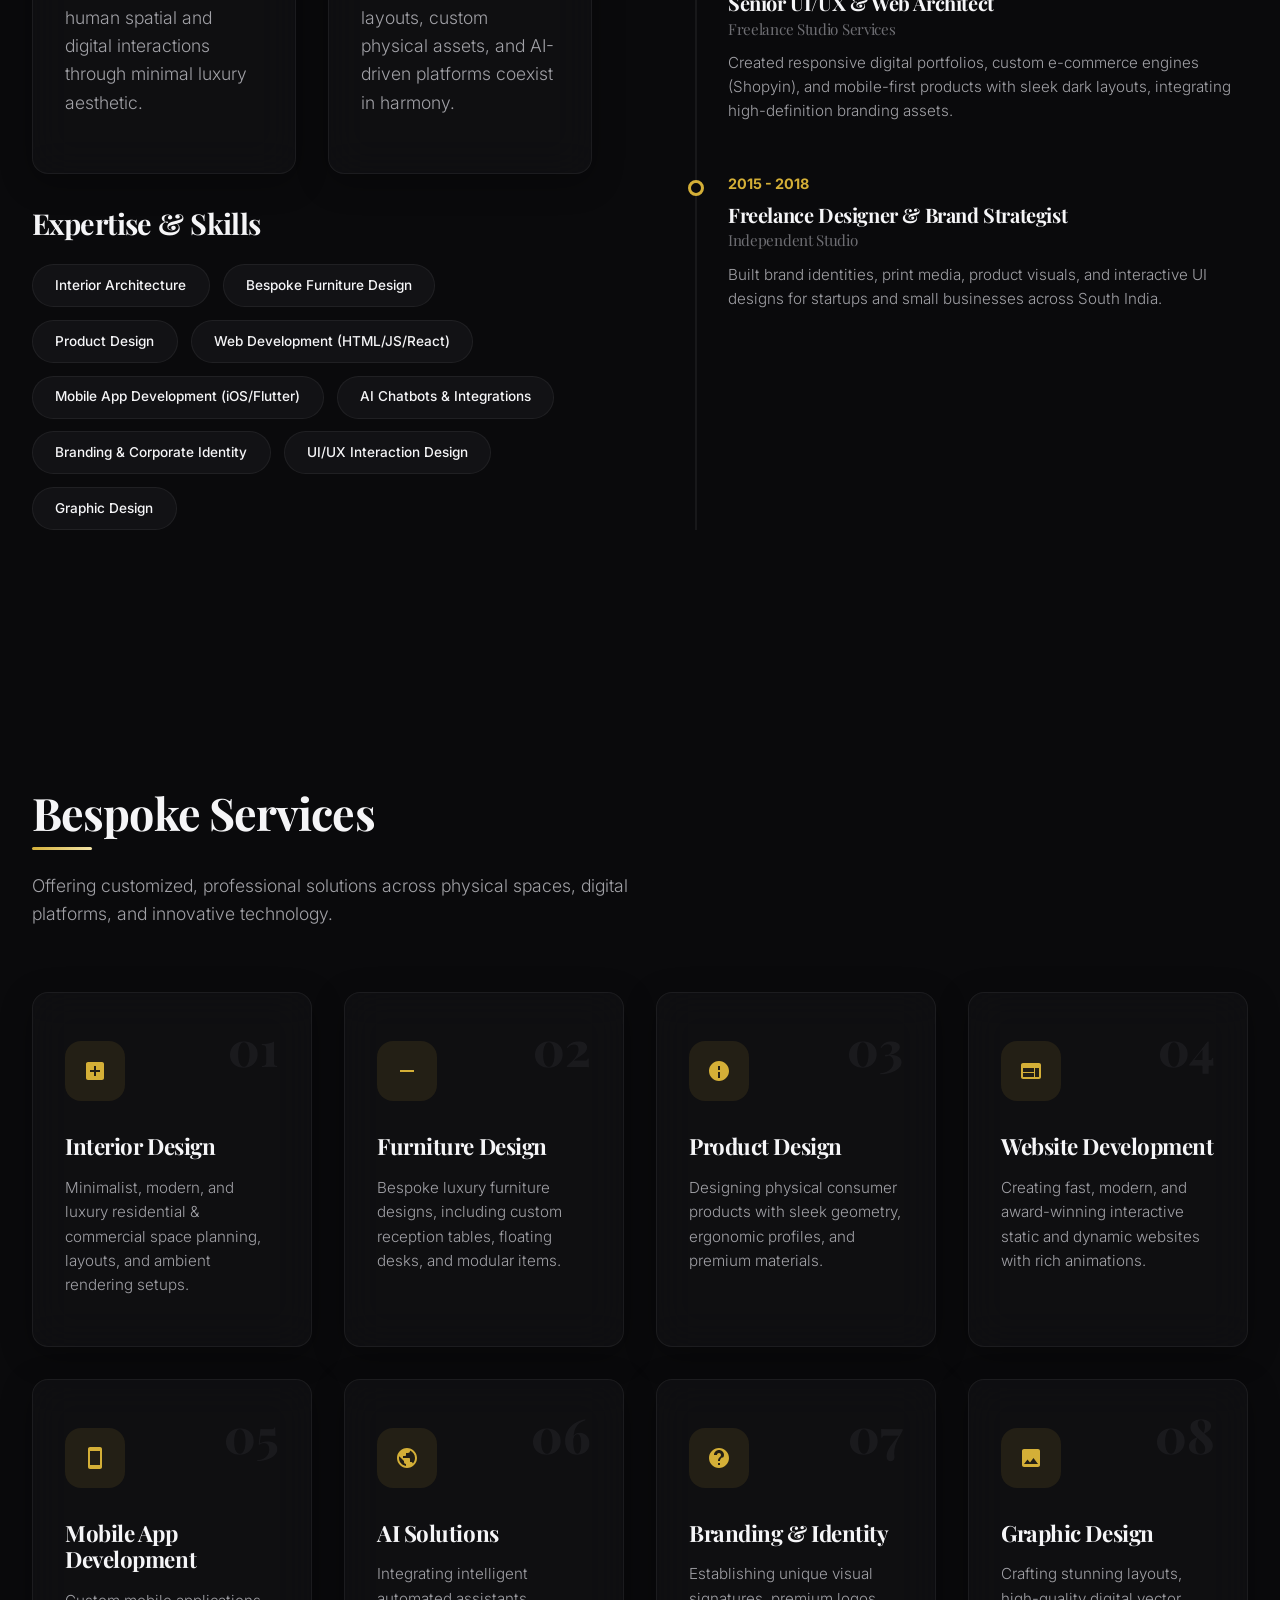
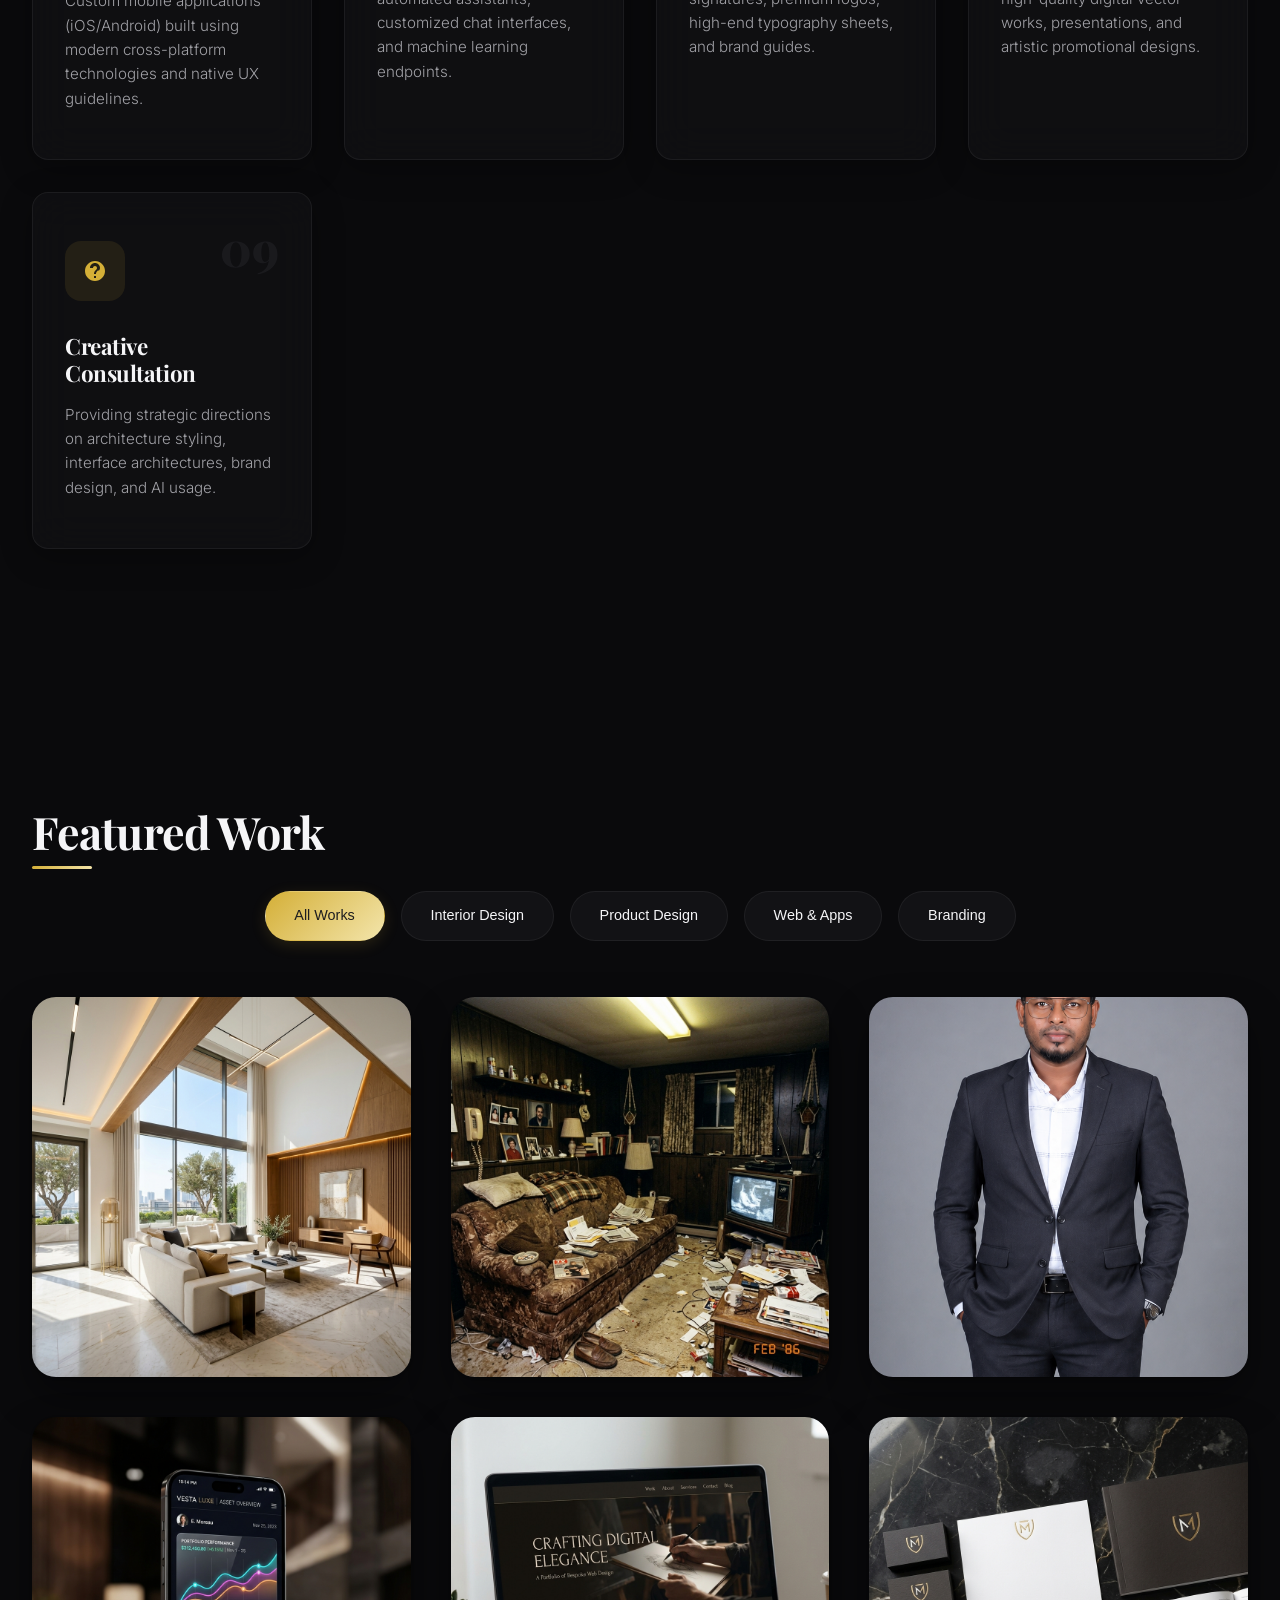
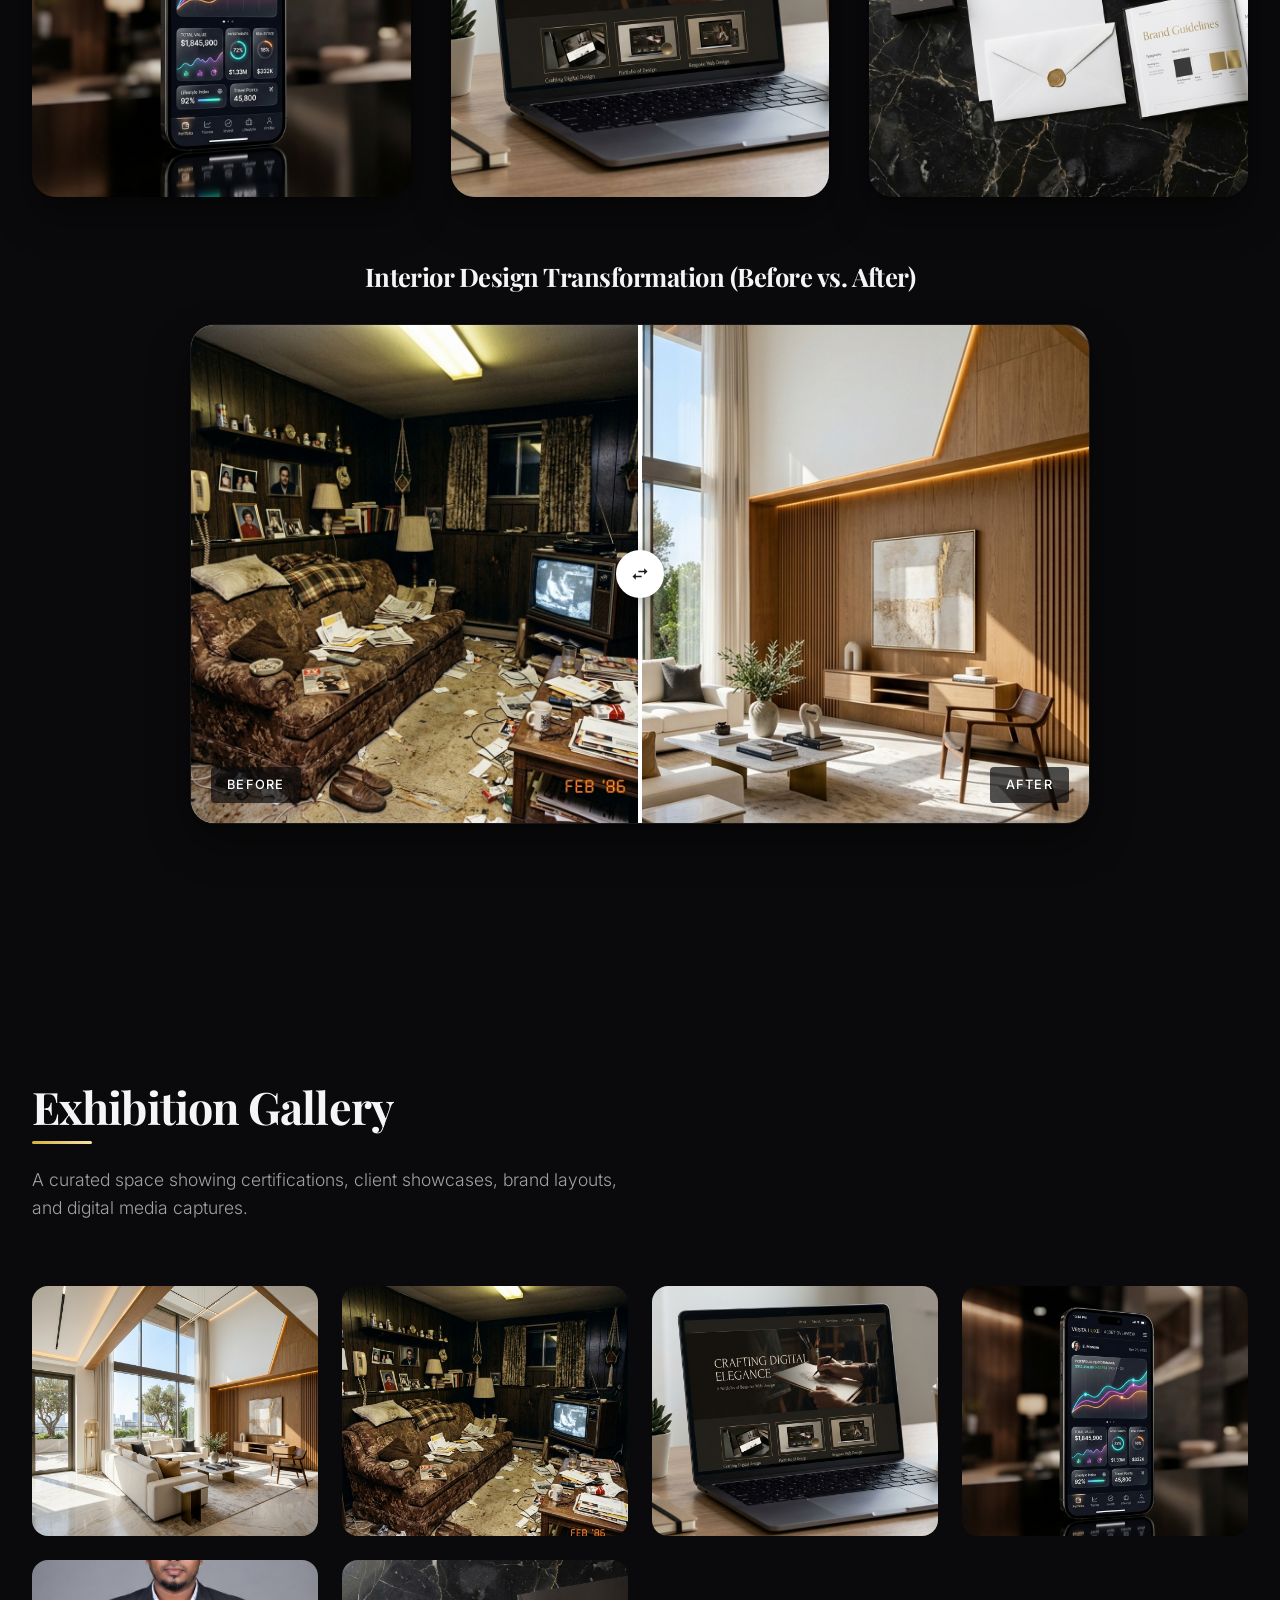
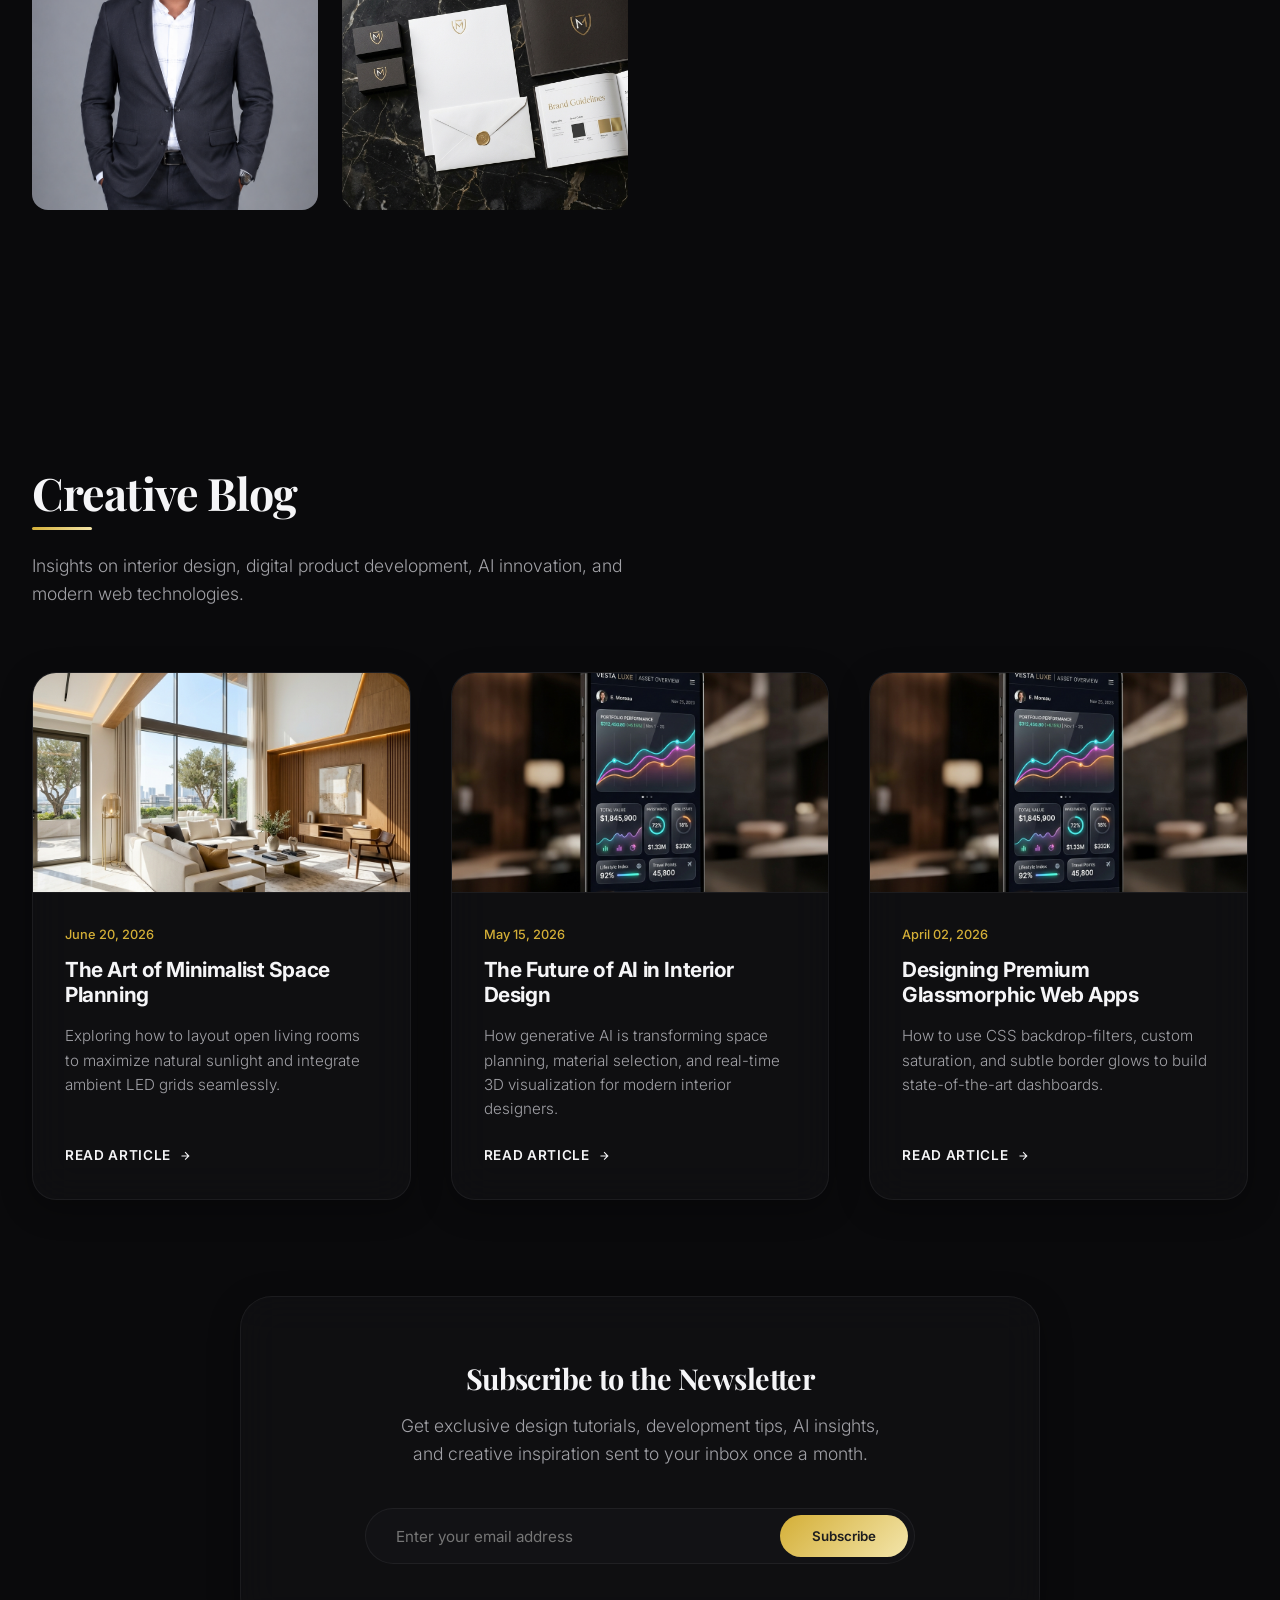
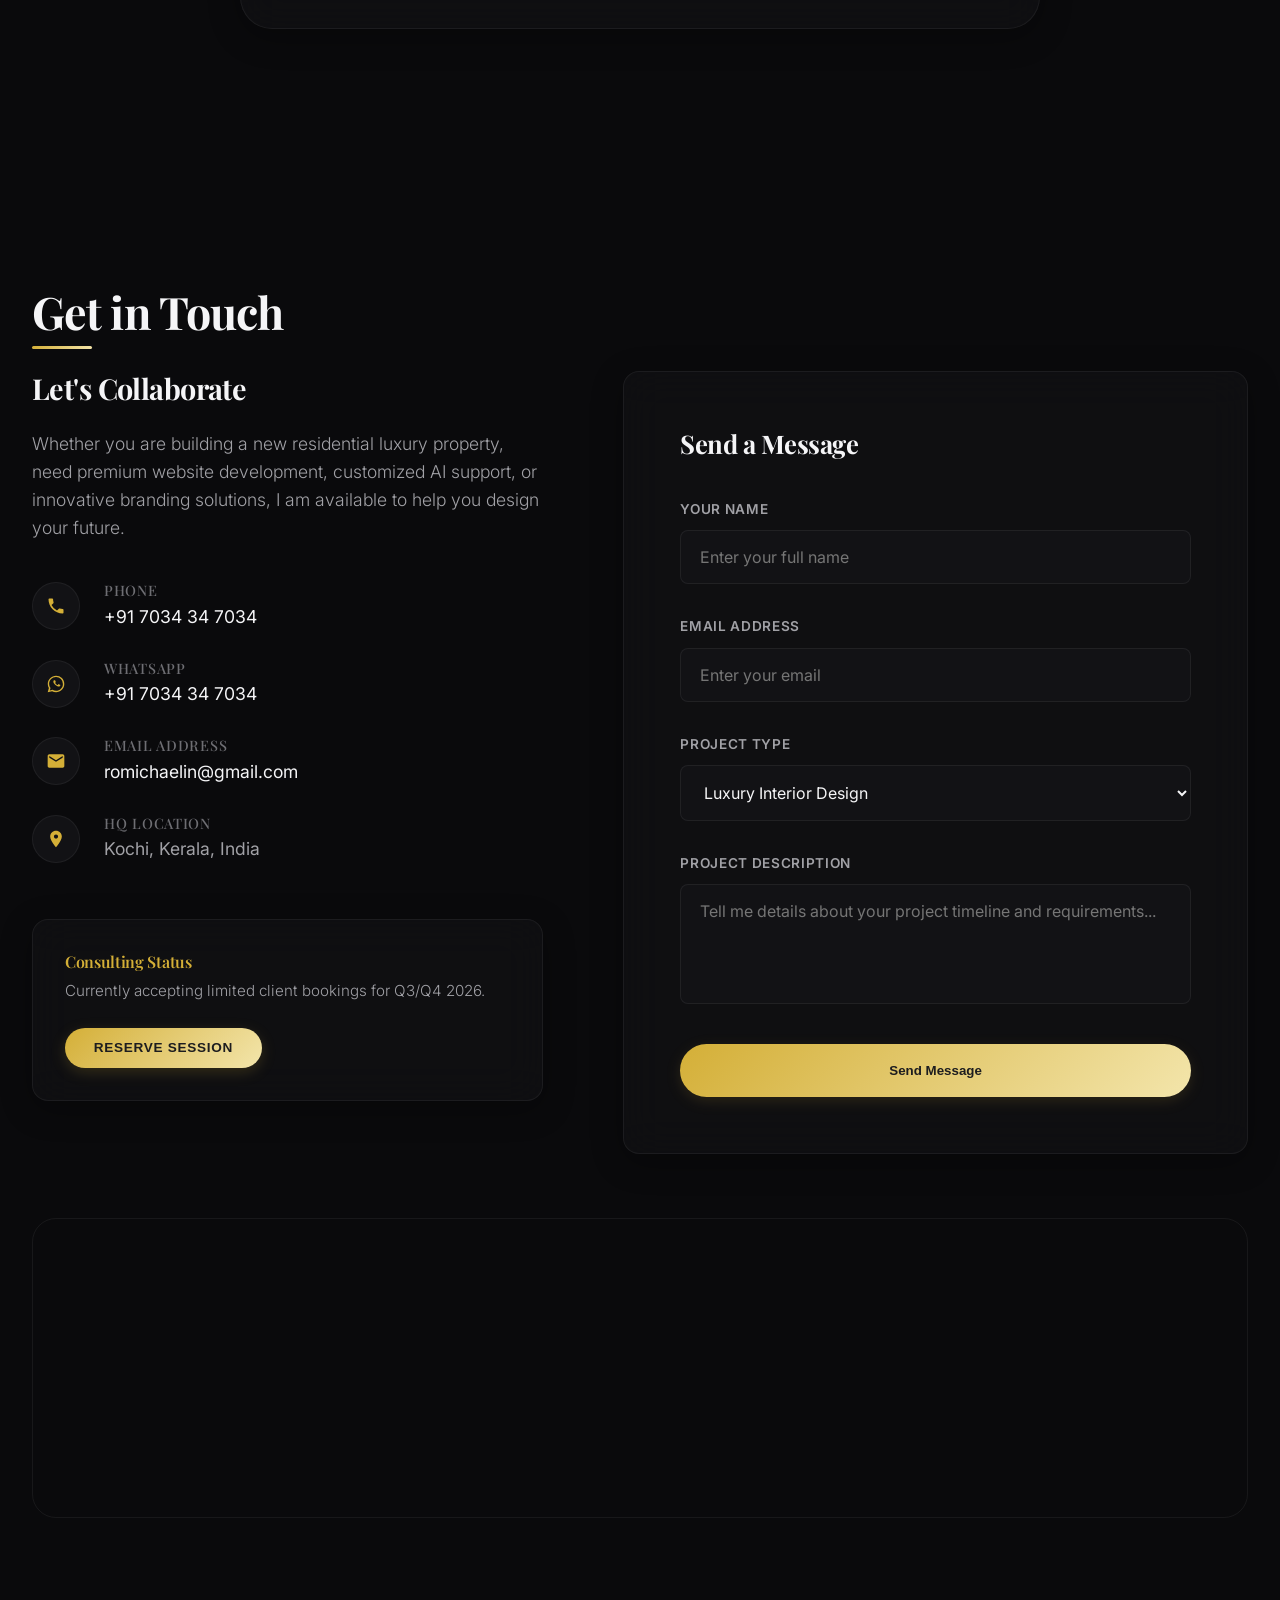
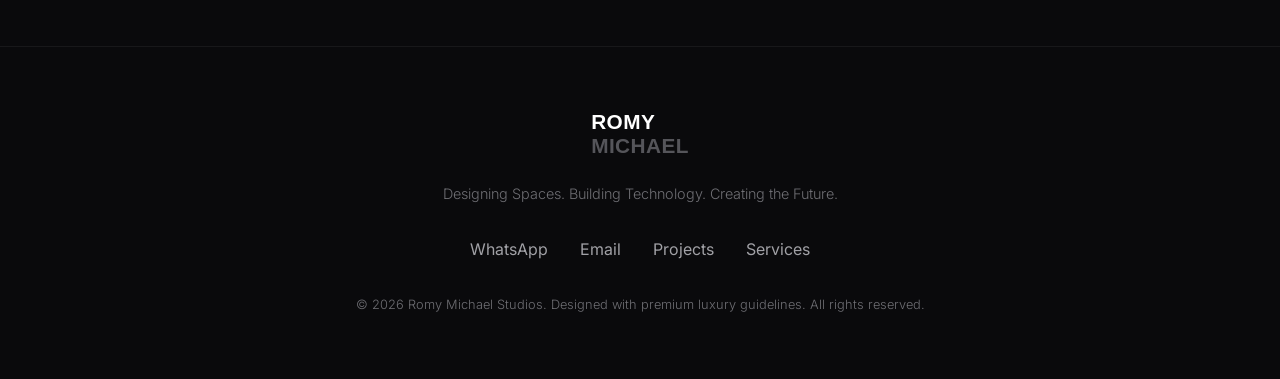
==== commit d48966aa: "style: update portfolio fonts to Inter, Futura, and Playfair Display" ====
--- a/index.html
+++ b/index.html
@@ -29,7 +29,7 @@
     <!-- Google Fonts -->
     <link rel="preconnect" href="https://fonts.googleapis.com">
     <link rel="preconnect" href="https://fonts.gstatic.com" crossorigin>
-    <link href="https://fonts.googleapis.com/css2?family=Outfit:wght@300;400;500;600;700;800&family=Playfair+Display:ital,wght@0,400;0,600;0,700;0,800;1,400&display=swap" rel="stylesheet">
+    <link href="https://fonts.googleapis.com/css2?family=Inter:wght@300;400;500;600;700;800&family=Playfair+Display:ital,wght@0,400;0,600;0,700;0,800;1,400&display=swap" rel="stylesheet">
     
     <!-- Custom CSS -->
     <link rel="stylesheet" href="assets/css/style.css">
--- a/assets/css/style.css
+++ b/assets/css/style.css
@@ -9,7 +9,8 @@
 :root {
     /* Font Families */
     --font-heading: 'Playfair Display', Georgia, serif;
-    --font-body: 'Outfit', -apple-system, BlinkMacSystemFont, "Segoe UI", Roboto, sans-serif;
+    --font-body: 'Inter', -apple-system, BlinkMacSystemFont, "Segoe UI", Roboto, sans-serif;
+    --font-accent: 'Futura', 'Century Gothic', AppleGothic, sans-serif;
 
     /* Transition Profiles */
     --transition-smooth: all 0.4s cubic-bezier(0.16, 1, 0.3, 1);
@@ -193,6 +194,7 @@
 }
 
 .btn {
+    font-family: var(--font-accent);
     display: inline-flex;
     align-items: center;
     justify-content: center;
@@ -307,7 +309,7 @@
     display: inline-flex;
     flex-direction: column;
     line-height: 1.1;
-    font-family: var(--font-body);
+    font-family: var(--font-accent);
     text-transform: uppercase;
     letter-spacing: 0.1em;
     cursor: pointer;
@@ -350,6 +352,7 @@
 }
 
 .nav-links a {
+    font-family: var(--font-accent);
     font-size: 0.9rem;
     font-weight: 400;
     letter-spacing: 0.05em;
@@ -391,6 +394,7 @@
 }
 
 .btn-nav-consultation {
+    font-family: var(--font-accent);
     border: 1px solid var(--border-color);
     color: var(--text-primary);
     font-size: 0.7rem;
@@ -435,6 +439,7 @@
 }
 
 .vertical-badge {
+    font-family: var(--font-accent);
     position: absolute;
     left: 20px;
     top: 250px;
@@ -705,7 +710,7 @@
     font-size: 2.2rem;
     font-weight: 800;
     color: #ffffff;
-    font-family: var(--font-body);
+    font-family: var(--font-accent);
     display: block;
     line-height: 1;
 }
@@ -715,8 +720,7 @@
 }
 
 .stat-years {
-    font-family: var(--font-heading);
-    font-style: italic;
+    font-family: var(--font-accent);
     font-weight: 700;
     color: #ffffff;
     font-size: 1.4rem;
@@ -730,6 +734,7 @@
 }
 
 .stat-label {
+    font-family: var(--font-accent);
     font-size: 0.7rem;
     text-transform: uppercase;
     letter-spacing: 0.08em;
@@ -766,7 +771,6 @@
     width: 100%;
     height: 100%;
     object-fit: cover;
-    filter: grayscale(100%) contrast(1.05); /* B&W style */
     transition: transform 0.8s ease;
 }
 
@@ -795,6 +799,7 @@
 }
 
 .poc-subtitle {
+    font-family: var(--font-accent);
     font-size: 0.65rem;
     font-weight: 700;
     letter-spacing: 0.15em;
@@ -1089,6 +1094,7 @@
 }
 
 .filter-tab {
+    font-family: var(--font-accent);
     padding: 0.8rem 1.8rem;
     border-radius: 50px;
     font-size: 0.9rem;
@@ -1658,6 +1664,7 @@
 }
 
 .submit-btn {
+    font-family: var(--font-accent);
     width: 100%;
     padding: 1.2rem;
     border-radius: 50px;
